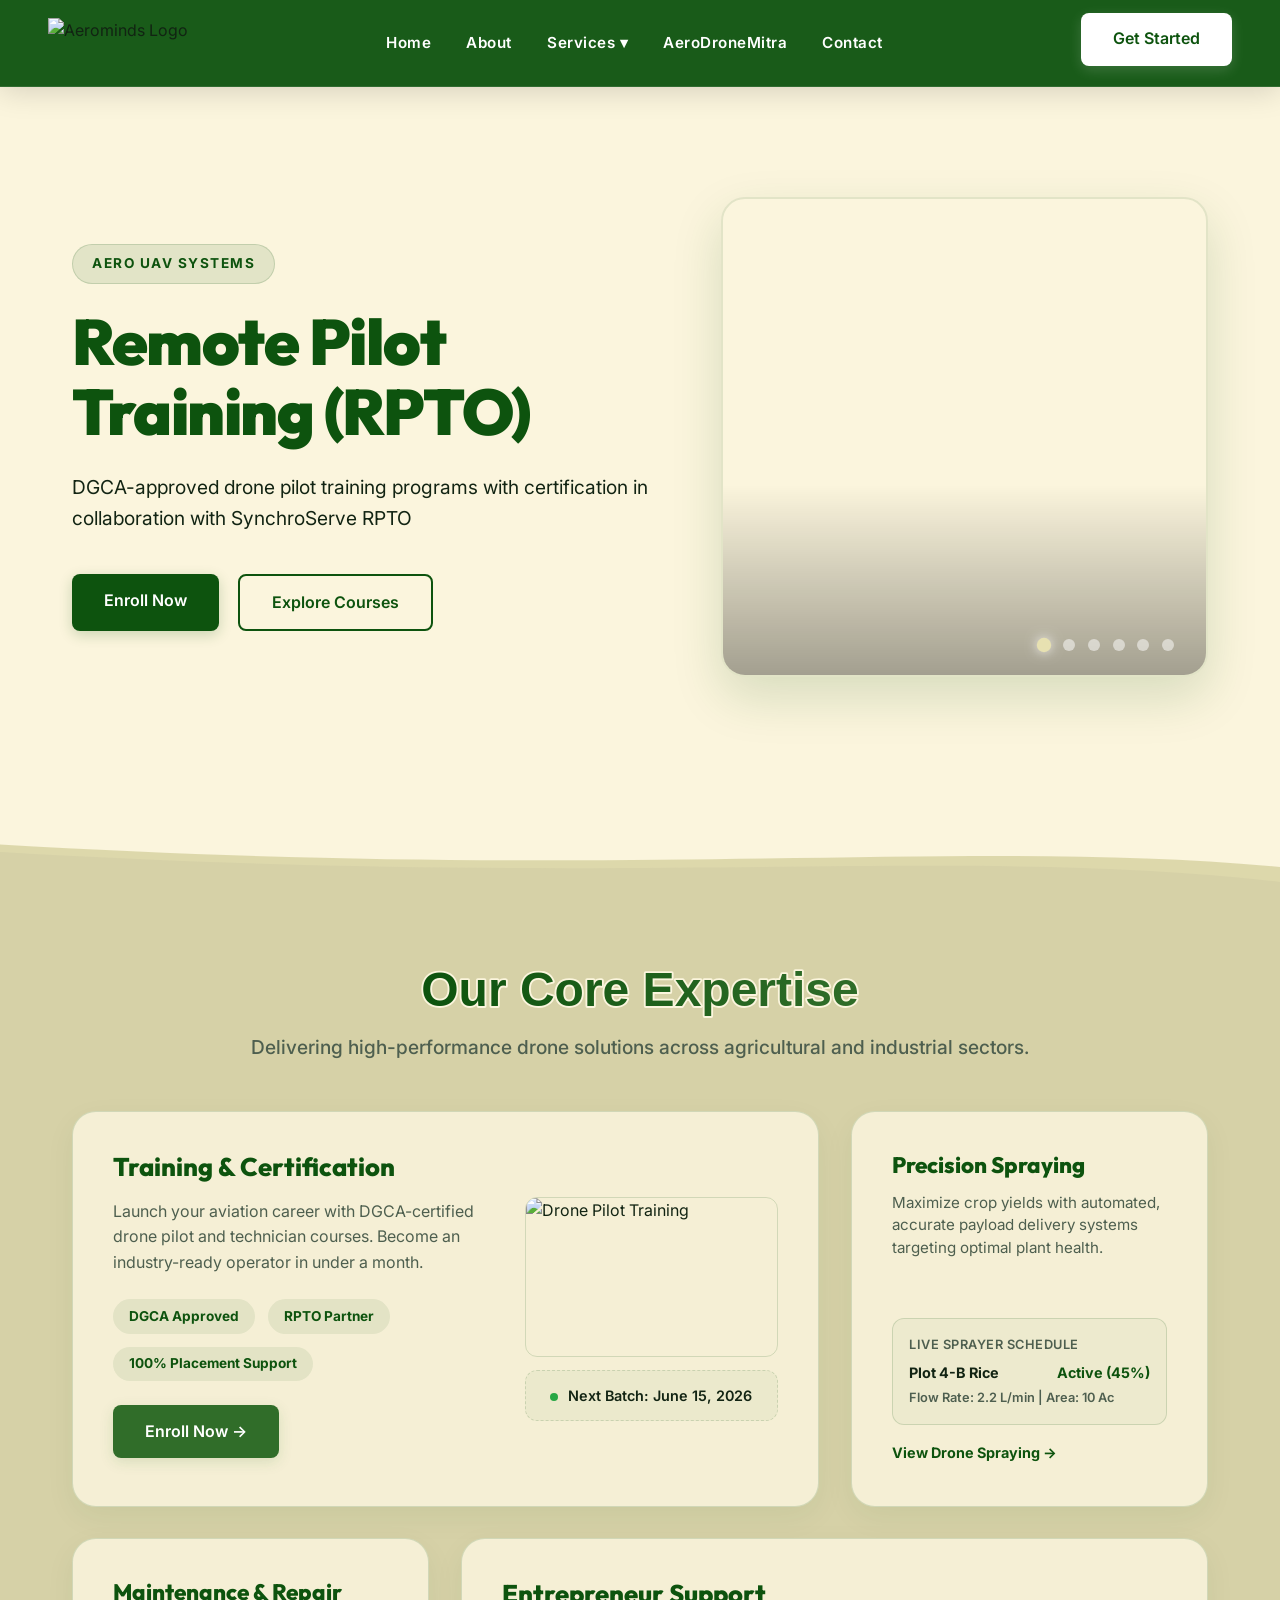
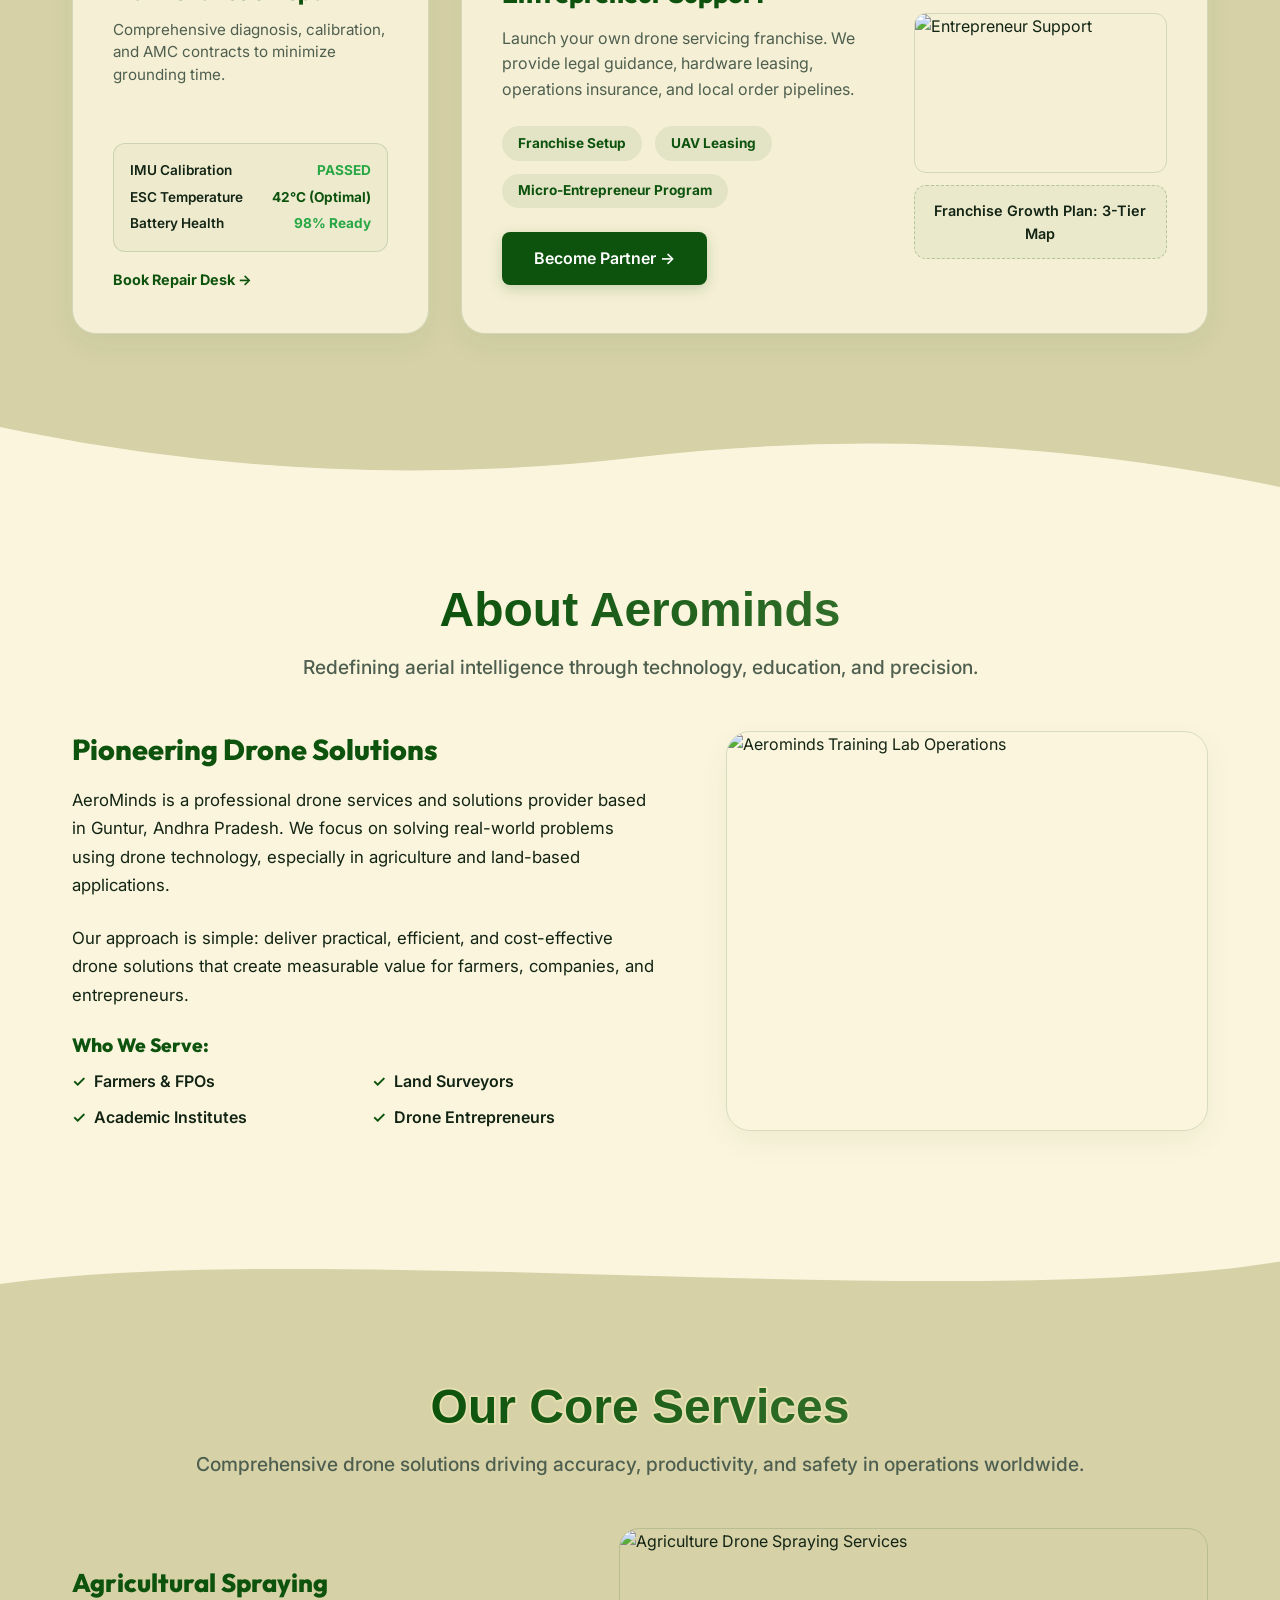
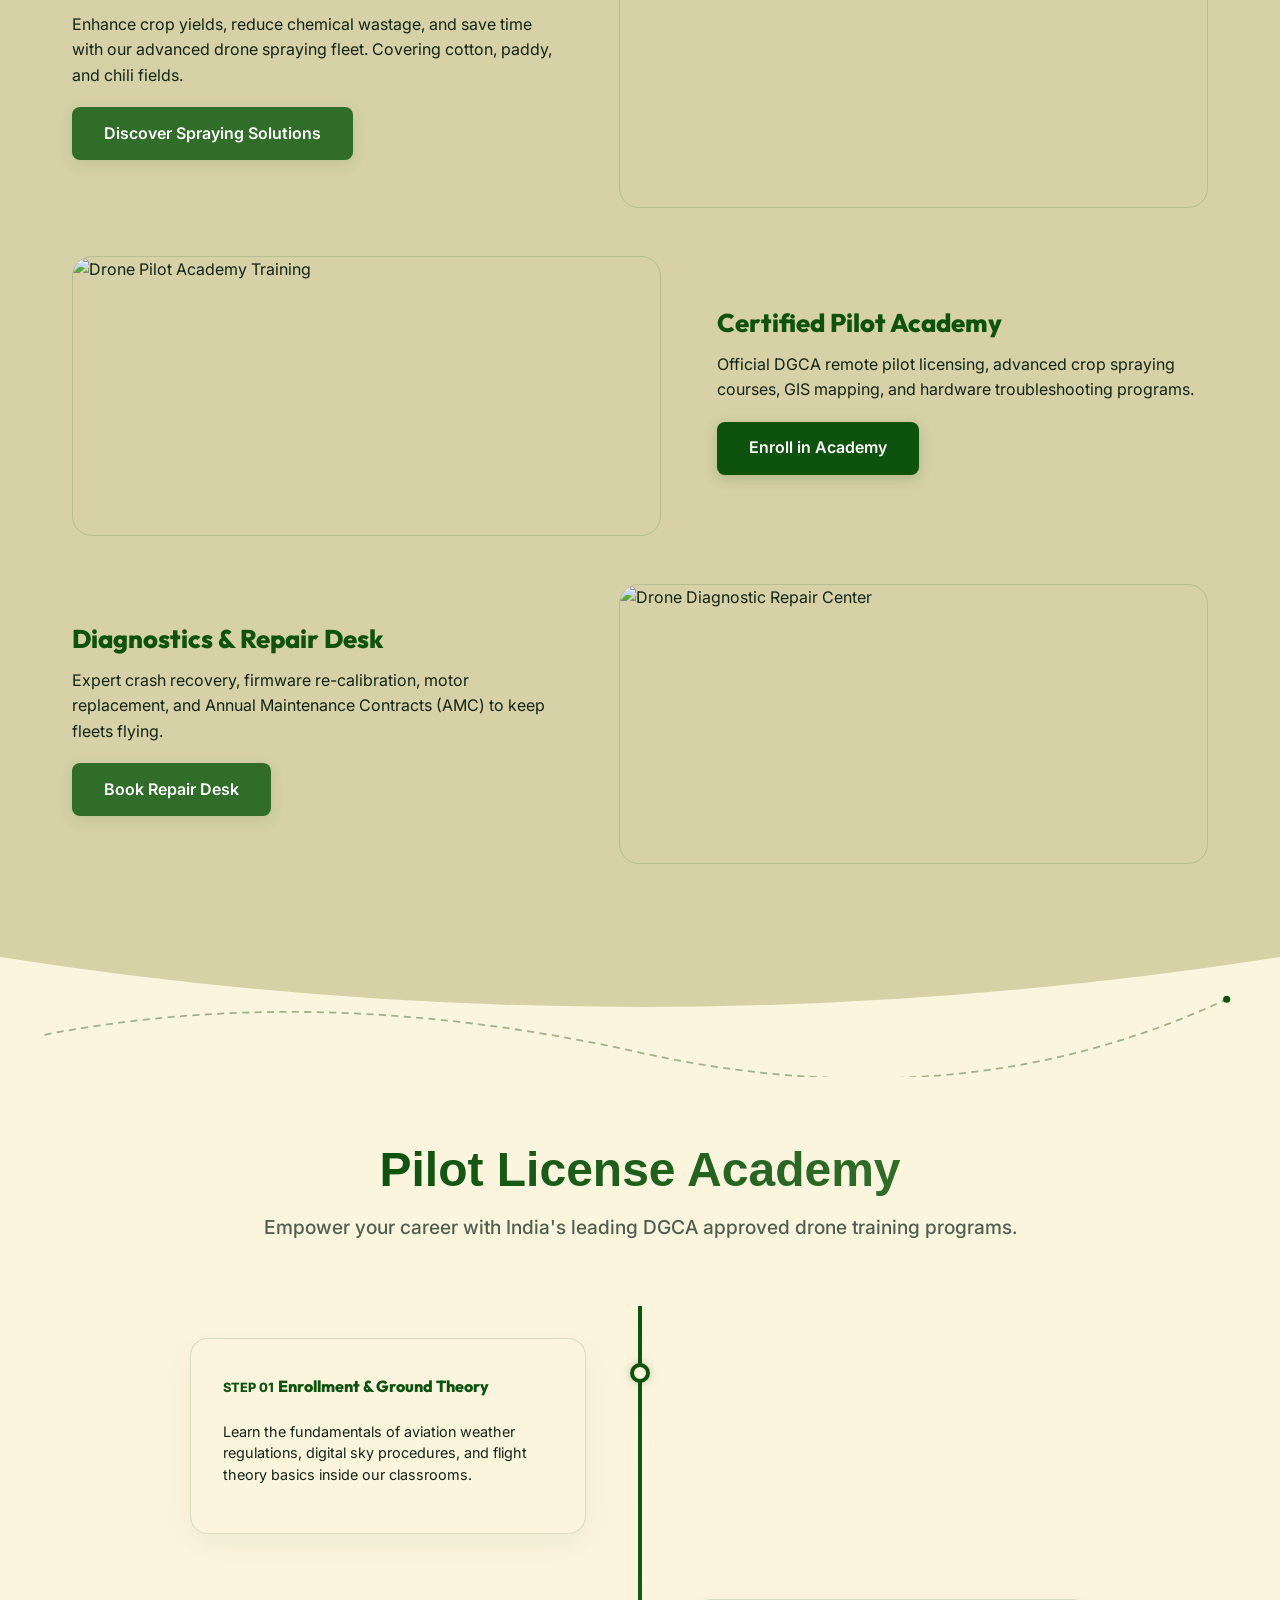
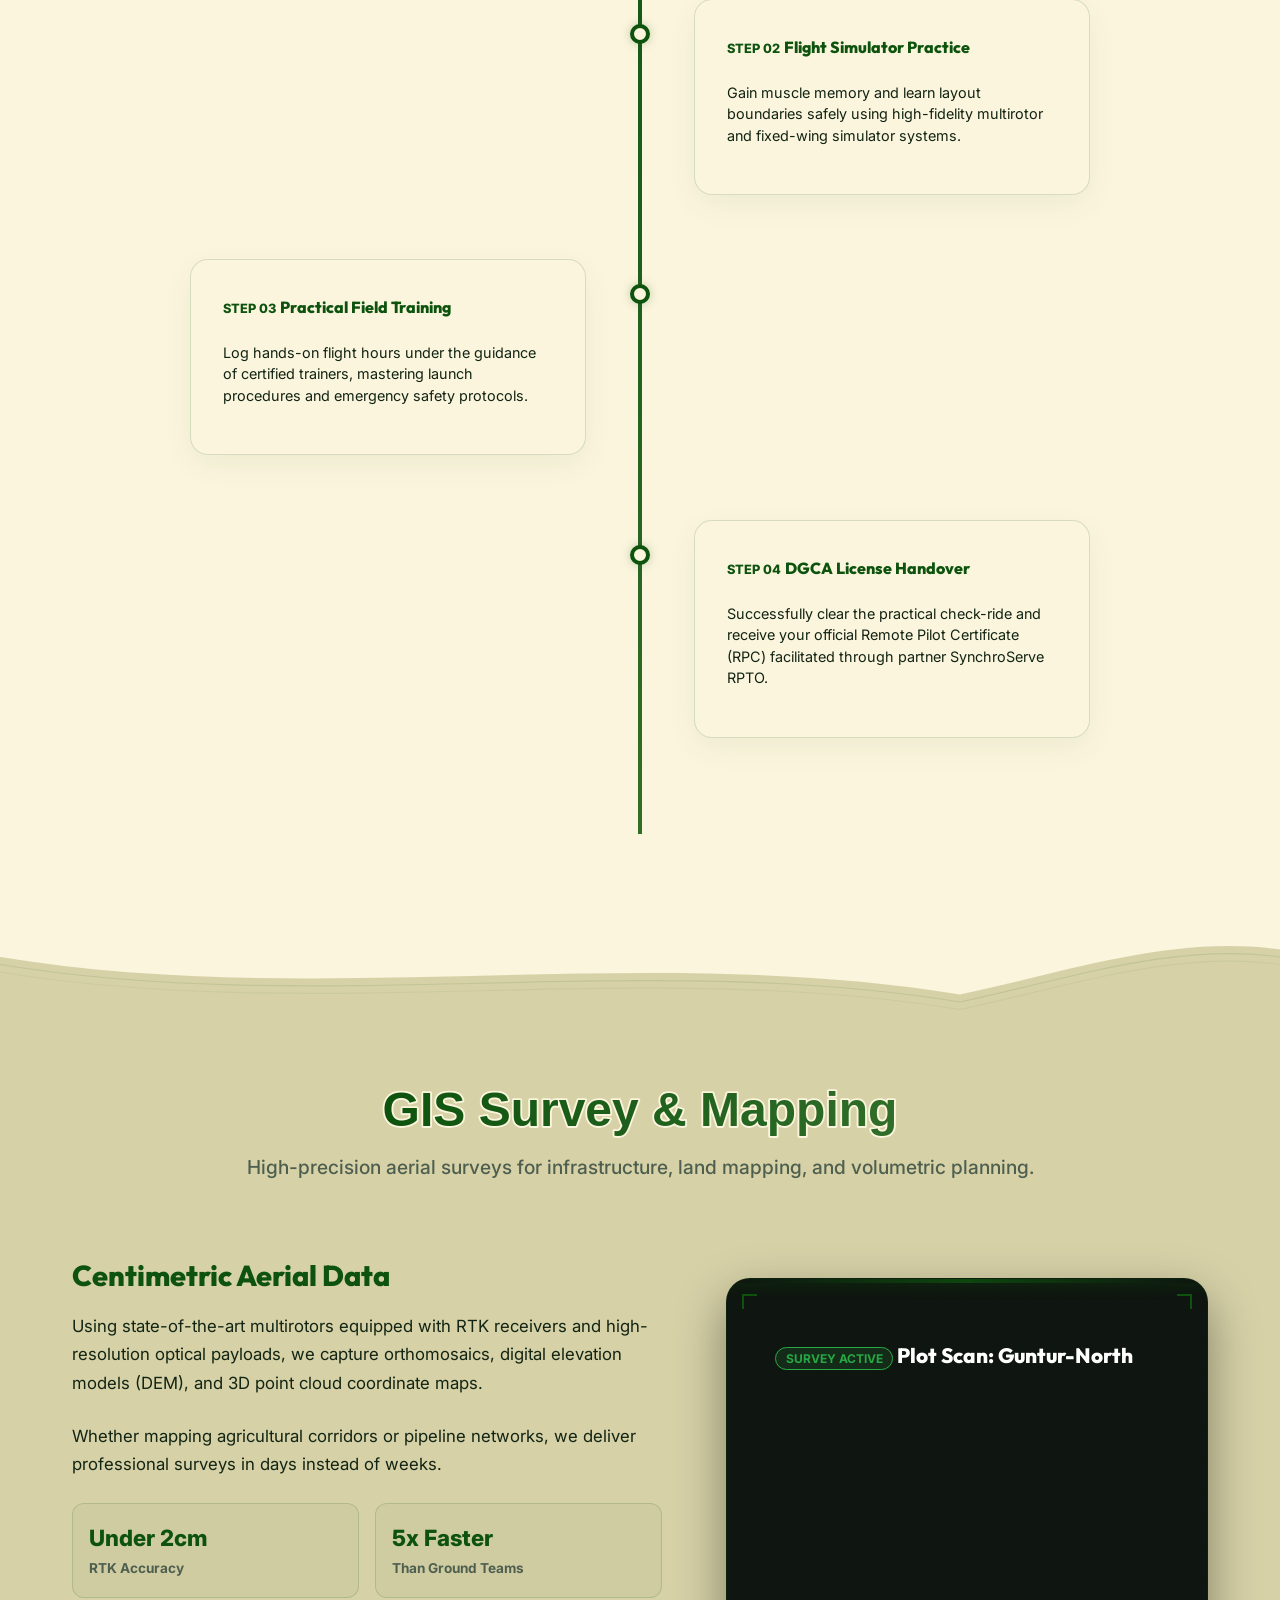
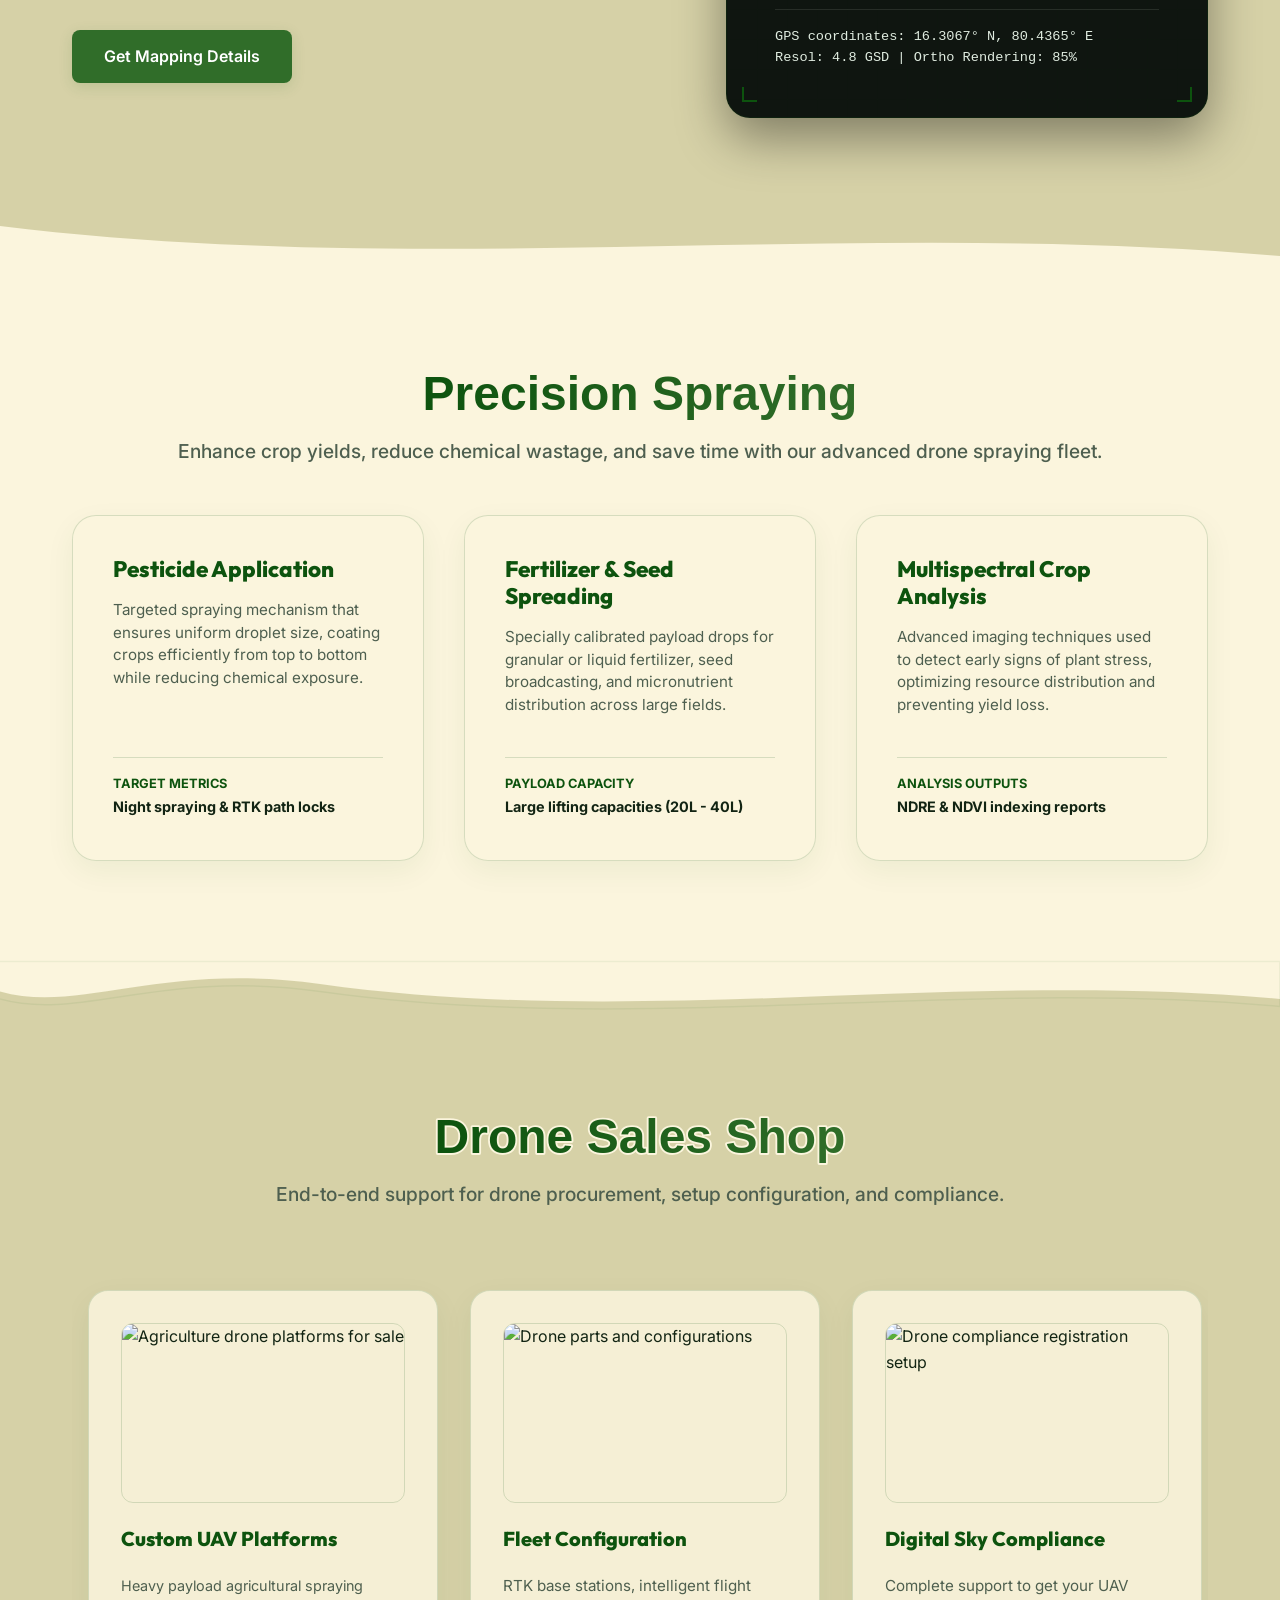
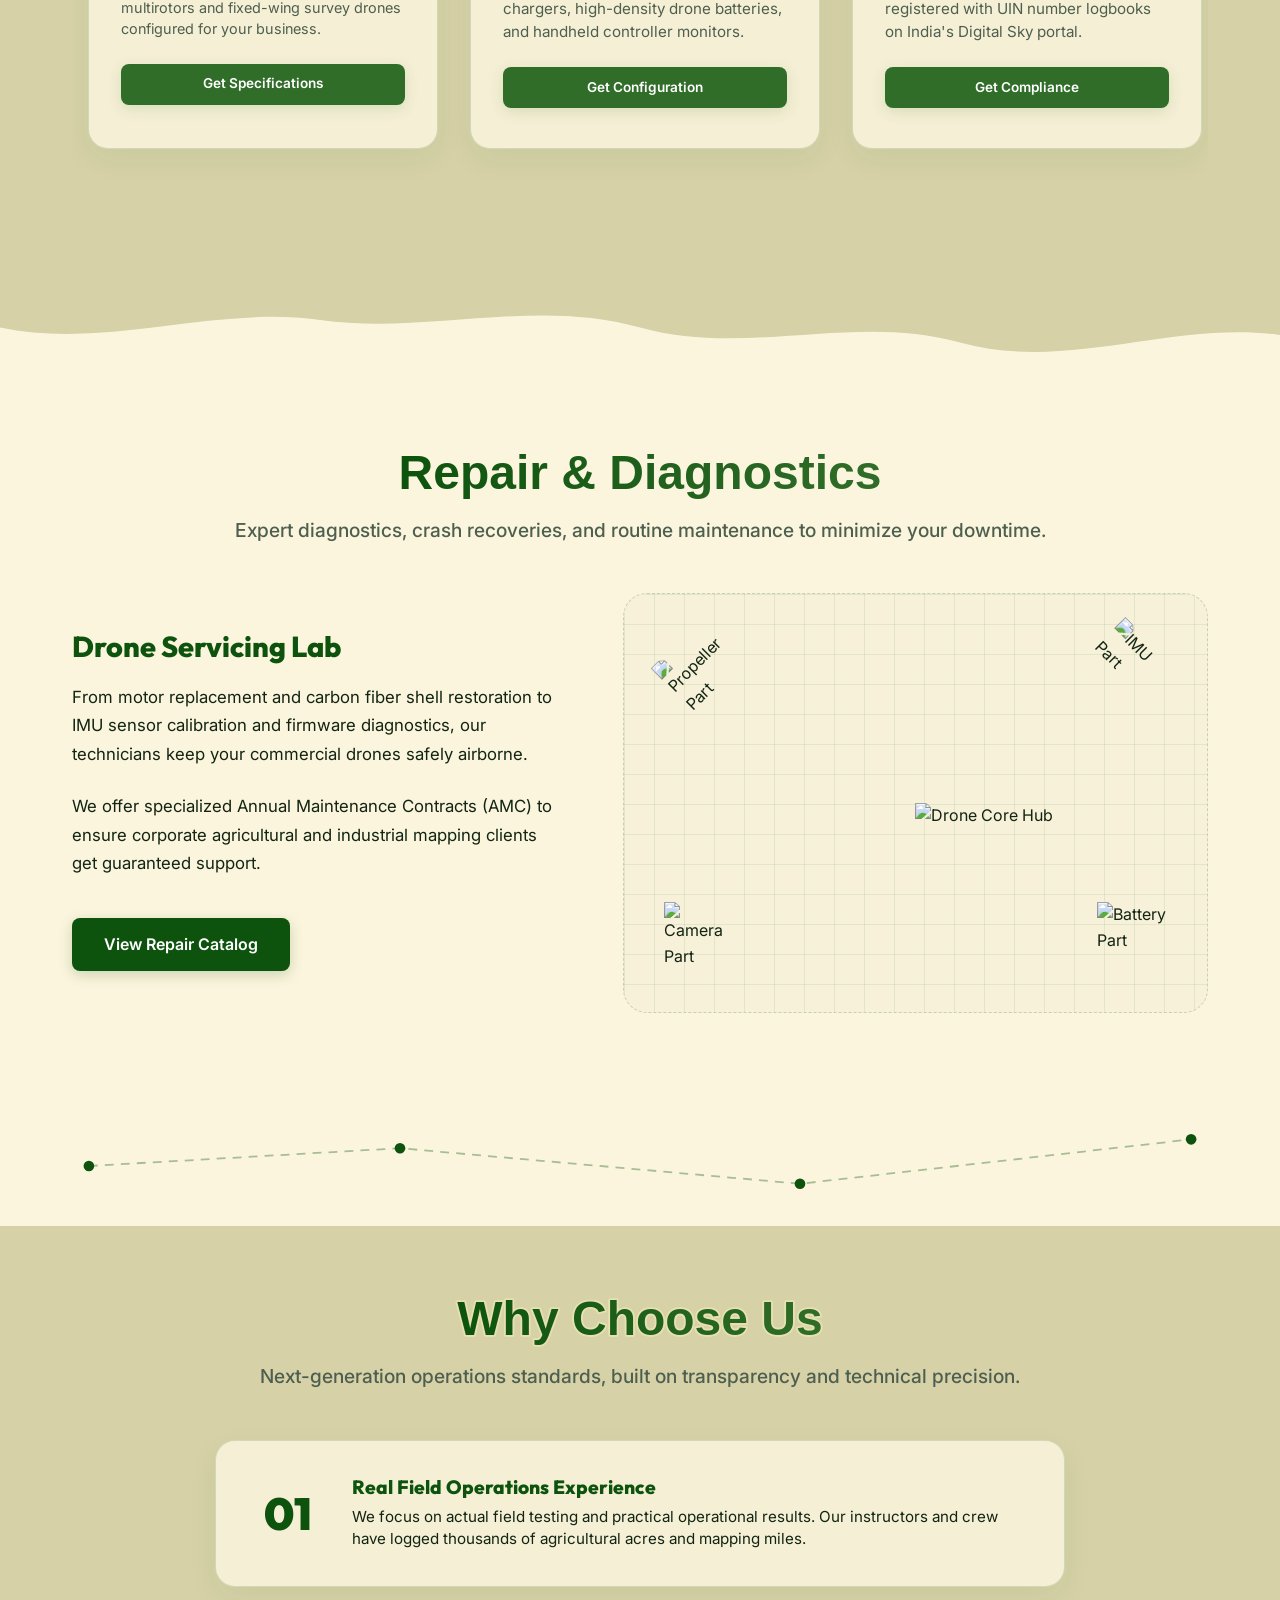
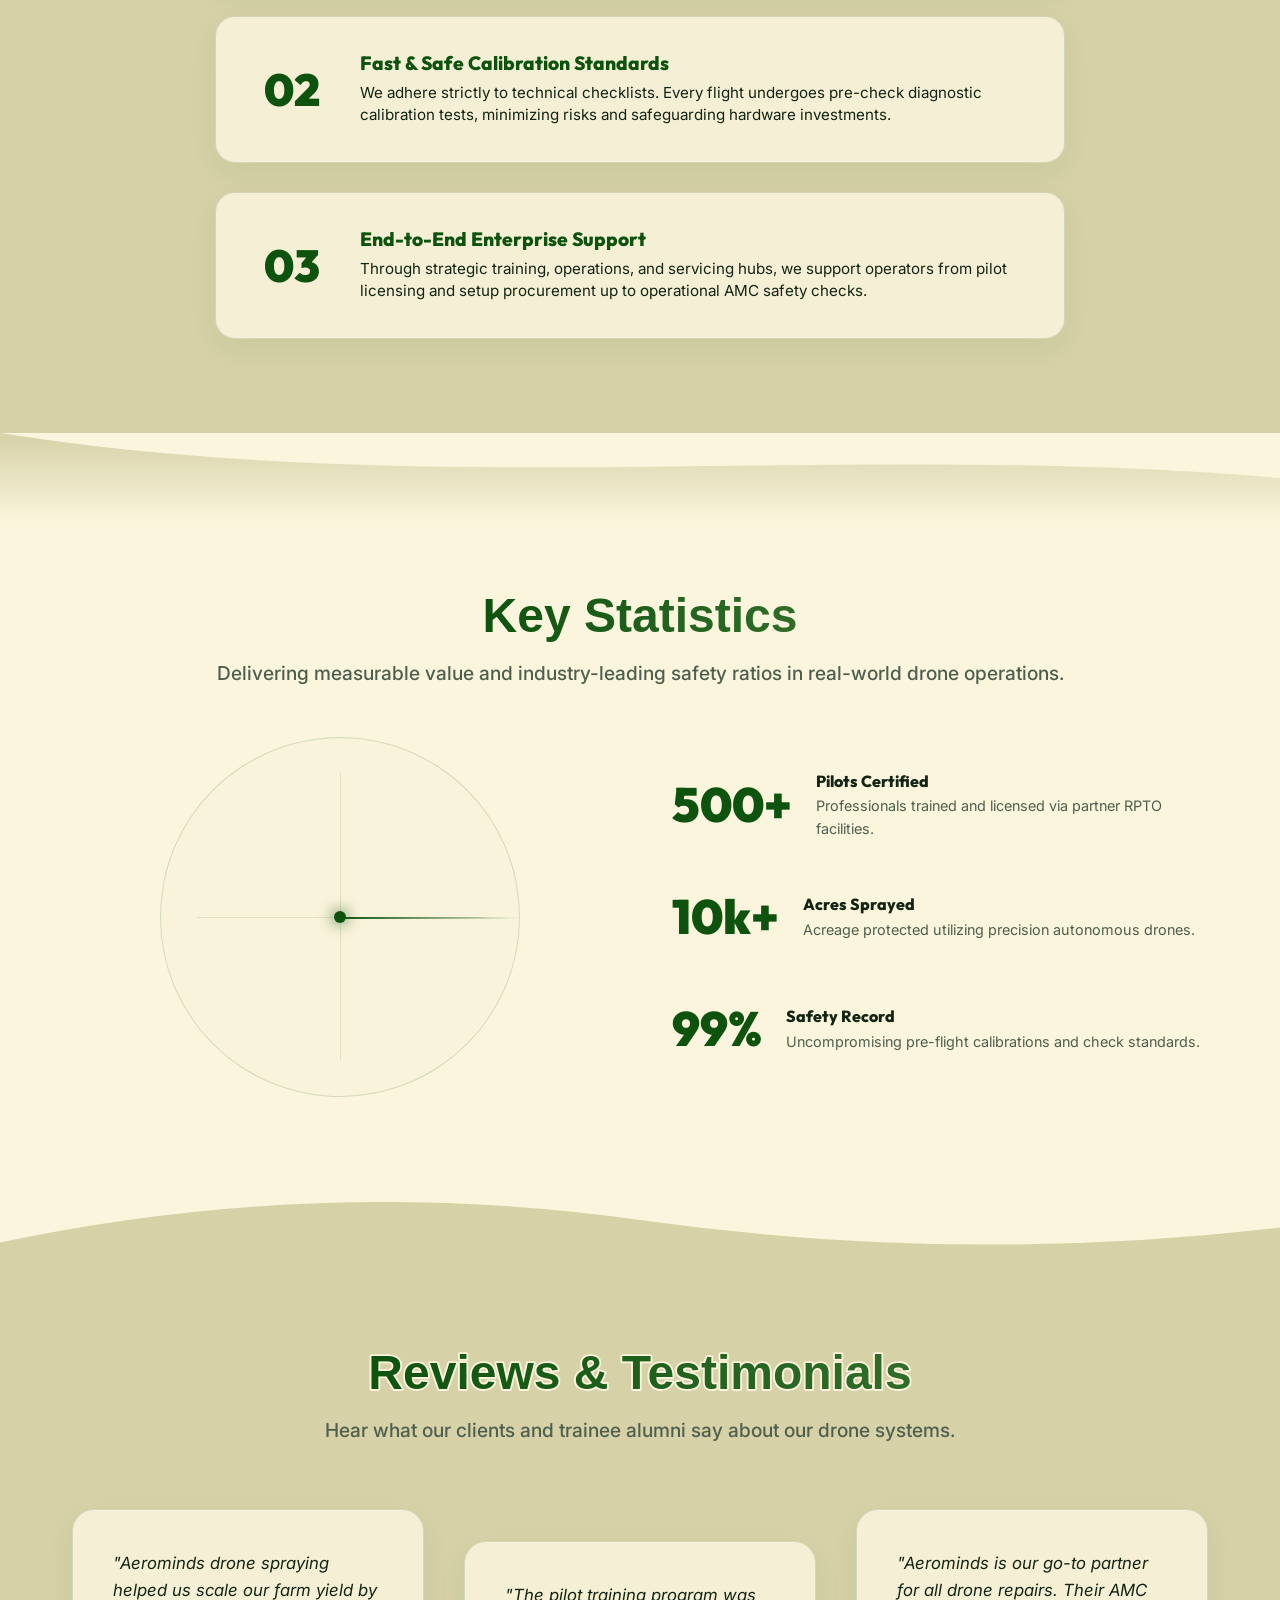
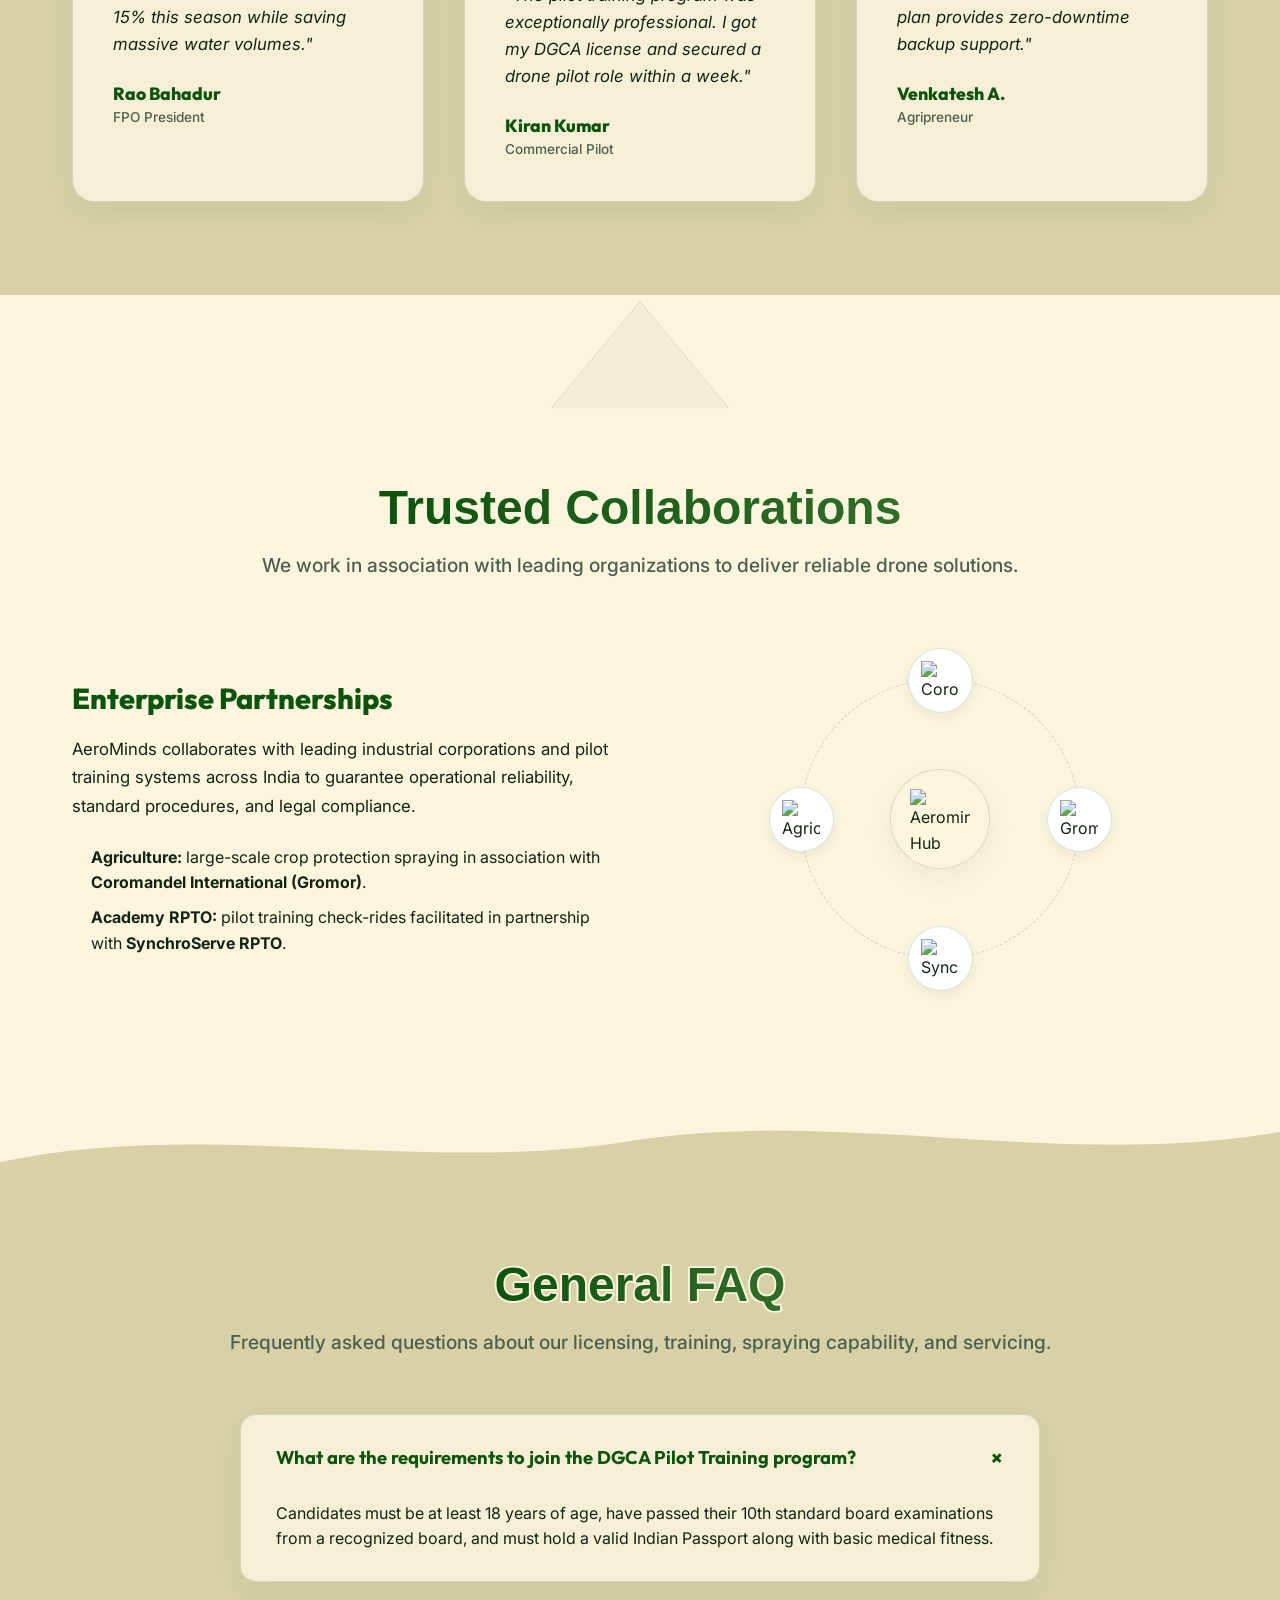
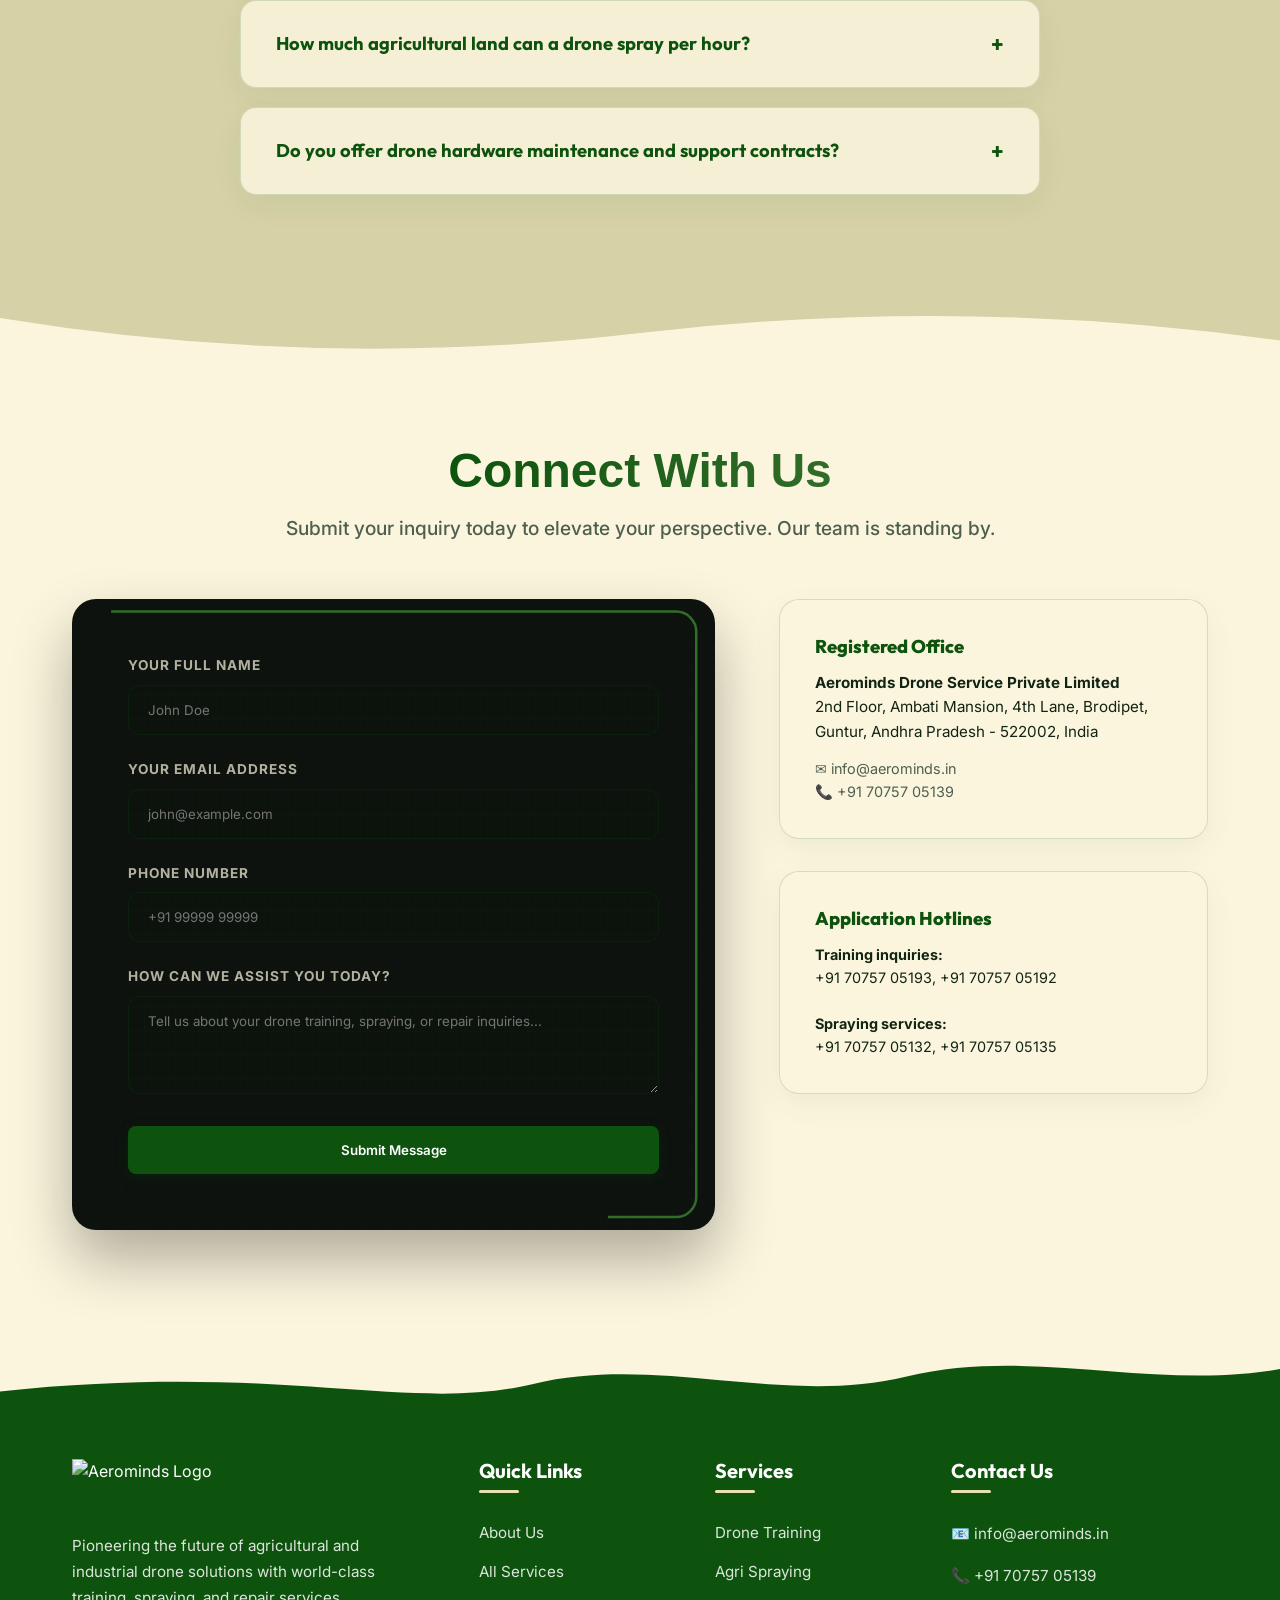
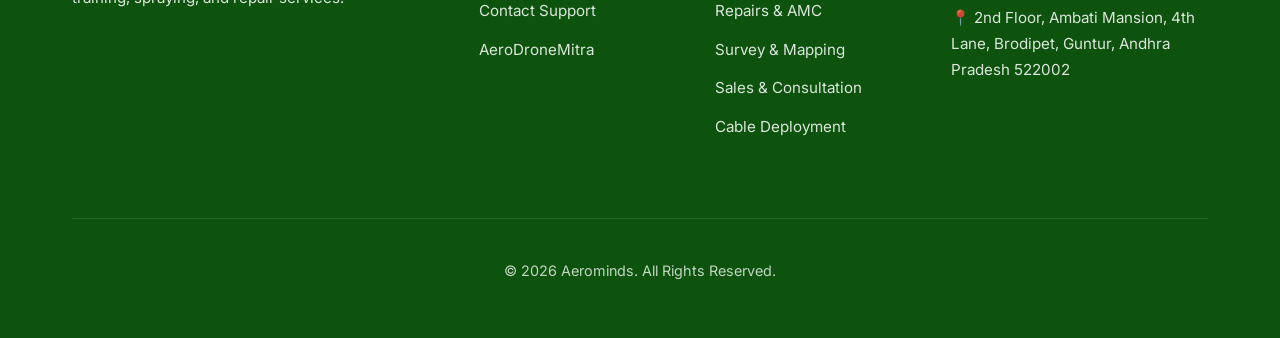
==== index.html @ 5489c9c8 "comit-2" ====
<!DOCTYPE html>
<html lang="en">

<head>
  <meta charset="UTF-8">
  <meta name="viewport" content="width=device-width, initial-scale=1.0">
  <link rel="icon" type="image/png" href="assets/images/logo_header_transparent.png">
  <title>Aerominds | Drone Services & Training</title>
  <link rel="stylesheet" href="css/global.css">
  <link rel="stylesheet" href="css/components.css">
  <link rel="stylesheet" href="css/pages.css">
  <script src="js/script.js" defer></script>
</head>

<body>
  <!-- Navbar -->
  <nav class="navbar">
    <a href="index.html" class="brand">
      <img src="assets/images/logo.png" alt="Aerominds Logo">
    </a>
    <div class="nav-links">
      <a href="index.html">Home</a>
      <a href="about.html">About</a>
      <div class="dropdown">
        <a href="services.html">Services ▾</a>
        <div class="dropdown-menu">
          <a href="training.html">Drone Training & Certification</a>
          <a href="spraying.html">Precision Drone Spraying</a>
          <a href="repair.html">Drone Repair & AMC</a>
          <hr style="border: 0; border-top: 1px solid rgba(255,255,255,0.15); margin: 0.5rem 0;">
          <a href="mapping.html">Survey & Mapping</a>
          <a href="sales.html">Sales & Consultation</a>
          <a href="cable.html">Cable Deployment</a>
        </div>
      </div>
      <a href="legal.html">AeroDroneMitra</a>
      <a href="contact.html">Contact</a>
    </div>
    <div class="nav-actions">
      <button class="menu-toggle">
        <span></span><span></span><span></span>
      </button>
      <a href="contact.html" class="btn btn-primary hidden-mobile-btn">Get Started</a>
    </div>
  </nav>

  <!-- Hero Section -->
  <section class="hero">
    <div class="container hero-content">
      <div class="hero-text" id="hero-text-container">
        <span class="hero-badge hero-badge-assembly stagger-1">AERO UAV SYSTEMS</span>
        <h1 id="hero-title" class="hero-title-assembly stagger-2">Remote Pilot Training (RPTO)</h1>
        <p id="hero-subtext" class="hero-subtext-assembly stagger-3">DGCA-approved drone pilot training programs with certification in collaboration with SynchroServe RPTO</p>
        <div class="hero-buttons hero-buttons-assembly stagger-4">
          <a href="training.html" class="btn btn-primary shimmer-sweep" id="hero-btn-primary">Get Started</a>
          <a href="services.html" class="btn btn-outline-white shimmer-sweep" id="hero-btn-secondary" style="border-color: var(--primary-dark-green); color: var(--primary-dark-green);">Learn More</a>
        </div>
      </div>
      <div class="hero-slider-container slide-snap-right">
        <div class="hero-slider" id="hero-slider-bgs">
          <!-- Scene 1: Training -->
          <div class="slide scene-container active-slide">
            <div class="scene-bg" style="background-image: url('assets/images/hero-training.png');"></div>
          </div>
          <!-- Scene 2: Spraying -->
          <div class="slide scene-container">
            <div class="scene-bg" style="background-image: url('assets/images/hero-spraying.png');"></div>
          </div>
          <!-- Scene 3: Repair -->
          <div class="slide scene-container">
            <div class="scene-bg" style="background-image: url('assets/images/hero-repair.png');"></div>
          </div>
          <!-- Scene 4: Mapping -->
          <div class="slide scene-container">
            <div class="scene-bg" style="background-image: url('assets/images/hero-mapping.png');"></div>
          </div>
          <!-- Scene 5: Sales -->
          <div class="slide scene-container">
            <div class="scene-bg" style="background-image: url('assets/images/hero-sales.png');"></div>
          </div>
          <!-- Scene 6: Deployment -->
          <div class="slide scene-container">
            <div class="scene-bg" style="background-image: url('assets/images/hero-deployment.png');"></div>
          </div>
        </div>
        <div class="slider-nav" id="hero-slider-nav">
          <div class="slider-dot active" data-index="0"></div>
          <div class="slider-dot" data-index="1"></div>
          <div class="slider-dot" data-index="2"></div>
          <div class="slider-dot" data-index="3"></div>
          <div class="slider-dot" data-index="4"></div>
          <div class="slider-dot" data-index="5"></div>
        </div>
      </div>
    </div>
  </section>

  <!-- ======================================================= -->
  <!-- SECTION 1: OUR CORE EXPERTISE (Bento Grid) -->
  <!-- ======================================================= -->
  <section class="section-alt" style="padding-top: 0;">
    <!-- Divider Hero -> Section 1: Layered Aerodynamic Wave -->
    <div class="divider-container">
      <svg viewBox="0 0 1440 120" xmlns="http://www.w3.org/2000/svg" preserveAspectRatio="none">
        <path fill="var(--soft-sage-green)" opacity="0.4" d="M0,0 L1440,0 L1440,100 C1080,50 720,110 0,60 Z"></path>
        <path fill="var(--warm-ivory)" d="M0,0 L1440,0 L1440,80 C1080,40 720,100 0,50 Z"></path>
      </svg>
    </div>
    <div class="container" style="position: relative; padding-top: 3rem; padding-bottom: 6rem; z-index: 10;">
      <div class="text-center mb-5 fade-in">
        <svg viewBox="0 0 1200 120" xmlns="http://www.w3.org/2000/svg" style="width:100%; max-width:900px; display:block; margin:0 auto;">
          <defs>
            <linearGradient id="expertiseGrad" x1="0%" y1="0%" x2="100%" y2="0%">
              <stop offset="0%" stop-color="#0D530E"/>
              <stop offset="100%" stop-color="#306D29"/>
            </linearGradient>
          </defs>
          <text x="50%" y="85" text-anchor="middle" font-family="Arial Rounded MT Bold, Arial, sans-serif" font-size="64" font-weight="900" stroke="#FBF5DD" stroke-width="5" stroke-linejoin="round" paint-order="stroke fill" fill="url(#expertiseGrad)">
            Our Core Expertise
          </text>
        </svg>
        <p class="subtitle">Delivering high-performance drone solutions across agricultural and industrial sectors.</p>
      </div>



      <div class="bento-grid organic-growth">
        <!-- Bento Card 1: Training & Certification (Large, col-2) -->
        <div class="bento-card col-2">
          <div style="display: flex; gap: 2rem; align-items: center; flex-wrap: wrap;">
            <div style="flex: 1.2; min-width: 250px;">
              <h3 style="font-size: 1.6rem; color: var(--primary-dark-green); margin-bottom: 1rem;">Training & Certification</h3>
              <p style="color: var(--text-muted); line-height: 1.6; margin-bottom: 1.5rem;">Launch your aviation career with DGCA-certified drone pilot and technician courses. Become an industry-ready operator in under a month.</p>
              <div class="bento-badge-list">
                <span class="bento-badge-item">DGCA Approved</span>
                <span class="bento-badge-item">RPTO Partner</span>
                <span class="bento-badge-item">100% Placement Support</span>
              </div>
              <a href="training.html" class="btn btn-secondary" style="margin-top: 1.5rem; display: inline-block;">Enroll Now →</a>
            </div>
            <div style="flex: 0.8; min-width: 200px; display: flex; flex-direction: column; justify-content: center;">
              <div class="fleet-image-frame" style="height: 160px; margin-bottom: 0; border-radius: 12px;">
                <img src="assets/images/training_indian.png" alt="Drone Pilot Training" style="width: 100%; height: 100%; object-fit: cover;">
              </div>
              <div class="bento-graphic-preview" style="text-align: center; padding: 0.8rem; margin-top: 0.8rem;">
                <span style="display: inline-block; width: 8px; height: 8px; background: #28a745; border-radius: 50%; margin-right: 6px;"></span>
                Next Batch: June 15, 2026
              </div>
            </div>
          </div>
        </div>

        <!-- Bento Card 2: Precision Spraying (Medium, col-1) -->
        <div class="bento-card col-1">
          <div>
            <h3 style="font-size: 1.4rem; color: var(--primary-dark-green); margin-bottom: 0.8rem;">Precision Spraying</h3>
            <p style="font-size: 0.95rem; color: var(--text-muted); line-height: 1.5; margin-bottom: 1.2rem;">Maximize crop yields with automated, accurate payload delivery systems targeting optimal plant health.</p>
          </div>
          <div>
            <div class="bento-graphic-preview" style="background: rgba(13, 83, 14, 0.03); border: 1px solid var(--border-grey); border-radius: 12px; padding: 1rem;">
              <div style="font-size: 0.8rem; text-transform: uppercase; letter-spacing: 0.5px; color: var(--text-muted); margin-bottom: 0.4rem;">Live Sprayer Schedule</div>
              <div style="display: flex; justify-content: space-between; font-weight: 700; margin-bottom: 0.2rem;">
                <span>Plot 4-B Rice</span>
                <span style="color: var(--primary-dark-green);">Active (45%)</span>
              </div>
              <div style="font-size: 0.8rem; color: var(--text-muted);">Flow Rate: 2.2 L/min | Area: 10 Ac</div>
            </div>
            <a href="spraying.html" style="color: var(--primary-dark-green); font-weight: 700; display: inline-block; margin-top: 1rem; font-size: 0.9rem;">View Drone Spraying →</a>
          </div>
        </div>

        <!-- Bento Card 3: Maintenance & Repair (Medium, col-1) -->
        <div class="bento-card col-1">
          <div>
            <h3 style="font-size: 1.4rem; color: var(--primary-dark-green); margin-bottom: 0.8rem;">Maintenance & Repair</h3>
            <p style="font-size: 0.95rem; color: var(--text-muted); line-height: 1.5; margin-bottom: 1.2rem;">Comprehensive diagnosis, calibration, and AMC contracts to minimize grounding time.</p>
          </div>
          <div>
            <div class="bento-graphic-preview" style="background: rgba(13, 83, 14, 0.03); border: 1px solid var(--border-grey); border-radius: 12px; padding: 1rem; font-size: 0.85rem;">
              <div style="display: flex; justify-content: space-between; margin-bottom: 0.3rem;">
                <span>IMU Calibration</span>
                <span style="color: #28a745; font-weight: 700;">PASSED</span>
              </div>
              <div style="display: flex; justify-content: space-between; margin-bottom: 0.3rem;">
                <span>ESC Temperature</span>
                <span style="color: var(--primary-dark-green); font-weight: 700;">42°C (Optimal)</span>
              </div>
              <div style="display: flex; justify-content: space-between;">
                <span>Battery Health</span>
                <span style="color: #28a745; font-weight: 700;">98% Ready</span>
              </div>
            </div>
            <a href="repair.html" style="color: var(--primary-dark-green); font-weight: 700; display: inline-block; margin-top: 1rem; font-size: 0.9rem;">Book Repair Desk →</a>
          </div>
        </div>

        <!-- Bento Card 4: Entrepreneur Support (Large, col-2) -->
        <div class="bento-card col-2">
          <div style="display: flex; gap: 2rem; align-items: center; flex-wrap: wrap;">
            <div style="flex: 1.2; min-width: 250px;">
              <h3 style="font-size: 1.6rem; color: var(--primary-dark-green); margin-bottom: 1rem;">Entrepreneur Support</h3>
              <p style="color: var(--text-muted); line-height: 1.6; margin-bottom: 1.5rem;">Launch your own drone servicing franchise. We provide legal guidance, hardware leasing, operations insurance, and local order pipelines.</p>
              <div class="bento-badge-list">
                <span class="bento-badge-item">Franchise Setup</span>
                <span class="bento-badge-item">UAV Leasing</span>
                <span class="bento-badge-item">Micro-Entrepreneur Program</span>
              </div>
              <a href="about.html" class="btn btn-primary" style="margin-top: 1.5rem; display: inline-block;">Become Partner →</a>
            </div>
            <div style="flex: 0.8; min-width: 200px; display: flex; flex-direction: column; justify-content: center;">
              <div class="fleet-image-frame" style="height: 160px; margin-bottom: 0; border-radius: 12px;">
                <img src="assets/images/entrepreneur_indian.png" alt="Entrepreneur Support" style="width: 100%; height: 100%; object-fit: cover;">
              </div>
              <div class="bento-graphic-preview" style="text-align: center; padding: 0.8rem; margin-top: 0.8rem; border-color: rgba(13, 83, 14, 0.25);">
                Franchise Growth Plan: 3-Tier Map
              </div>
            </div>
          </div>
        </div>
      </div>
    </div>
  </section>

  <!-- ======================================================= -->
  <!-- SECTION 2: ABOUT AEROMINDS (Split Reveal) -->
  <!-- ======================================================= -->
  <section class="section-primary" style="padding-top: 0;">
    <!-- Divider 1 -> 2: Liquid Organic Divider -->
    <div class="divider-container">
      <svg viewBox="0 0 1440 120" xmlns="http://www.w3.org/2000/svg" preserveAspectRatio="none">
        <path fill="#D6D1A7" d="M0,0 Q360,90 720,40 T1440,80 L1440,0 L0,0 Z"></path>
      </svg>
    </div>
    <div class="container" style="padding-top: 3rem; padding-bottom: 6rem;">
      <div class="text-center mb-5 fade-in">
        <svg viewBox="0 0 1200 120" xmlns="http://www.w3.org/2000/svg" style="width:100%; max-width:900px; display:block; margin:0 auto;">
          <defs>
            <linearGradient id="aboutTitleGrad" x1="0%" y1="0%" x2="100%" y2="0%">
              <stop offset="0%" stop-color="#0D530E"/>
              <stop offset="100%" stop-color="#306D29"/>
            </linearGradient>
          </defs>
          <text x="50%" y="85" text-anchor="middle" font-family="Arial Rounded MT Bold, Arial, sans-serif" font-size="64" font-weight="900" stroke="#FBF5DD" stroke-width="5" stroke-linejoin="round" paint-order="stroke fill" fill="url(#aboutTitleGrad)">
            About Aerominds
          </text>
        </svg>
        <p class="subtitle">Redefining aerial intelligence through technology, education, and precision.</p>
      </div>

      <div class="about-split-grid split-reveal">
        <div class="split-left">
          <h3 style="color: var(--primary-dark-green); font-size: 1.8rem; margin-bottom: 1.2rem;">Pioneering Drone Solutions</h3>
          <p style="font-size: 1.05rem; line-height: 1.7; color: var(--text-dark); margin-bottom: 1.5rem;">
            AeroMinds is a professional drone services and solutions provider based in Guntur, Andhra Pradesh. We focus on solving real-world problems using drone technology, especially in agriculture and land-based applications.
          </p>
          <p style="font-size: 1.05rem; line-height: 1.7; color: var(--text-dark); margin-bottom: 1.5rem;">
            Our approach is simple: deliver practical, efficient, and cost-effective drone solutions that create measurable value for farmers, companies, and entrepreneurs.
          </p>
          <h4 style="color: var(--primary-dark-green); font-size: 1.2rem; margin-bottom: 0.8rem; font-weight: 800;">Who We Serve:</h4>
          <ul style="display: grid; grid-template-columns: 1fr 1fr; gap: 0.6rem; padding-left: 0; list-style-type: none;">
            <li style="display: flex; align-items: center; gap: 0.5rem; color: var(--text-dark); font-weight: 600;"><span style="color: var(--primary-dark-green);">✓</span> Farmers & FPOs</li>
            <li style="display: flex; align-items: center; gap: 0.5rem; color: var(--text-dark); font-weight: 600;"><span style="color: var(--primary-dark-green);">✓</span> Land Surveyors</li>
            <li style="display: flex; align-items: center; gap: 0.5rem; color: var(--text-dark); font-weight: 600;"><span style="color: var(--primary-dark-green);">✓</span> Academic Institutes</li>
            <li style="display: flex; align-items: center; gap: 0.5rem; color: var(--text-dark); font-weight: 600;"><span style="color: var(--primary-dark-green);">✓</span> Drone Entrepreneurs</li>
          </ul>
        </div>
        <div class="split-right">
          <div class="about-image-card">
            <img src="assets/images/aerominds_training_lab_hero.png" alt="Aerominds Training Lab Operations">
          </div>
        </div>
      </div>
    </div>
  </section>

  <!-- ======================================================= -->
  <!-- SECTION 3: SERVICES HUB (Zigzag Cards) -->
  <!-- ======================================================= -->
  <section class="section-alt" style="padding-top: 0;">
    <!-- Divider 2 -> 3: Curved Landscape Divider -->
    <div class="divider-container">
      <svg viewBox="0 0 1440 120" xmlns="http://www.w3.org/2000/svg" preserveAspectRatio="none">
        <path fill="#FBF5DD" d="M0,80 C360,20 1080,120 1440,50 L1440,0 L0,0 Z"></path>
      </svg>
    </div>
    <div class="container" style="padding-top: 3rem; padding-bottom: 6rem;">
      <div class="text-center mb-5 fade-in">
        <svg viewBox="0 0 1200 120" xmlns="http://www.w3.org/2000/svg" style="width:100%; max-width:900px; display:block; margin:0 auto;">
          <defs>
            <linearGradient id="servicesTitleGrad" x1="0%" y1="0%" x2="100%" y2="0%">
              <stop offset="0%" stop-color="#0D530E"/>
              <stop offset="100%" stop-color="#306D29"/>
            </linearGradient>
          </defs>
          <text x="50%" y="85" text-anchor="middle" font-family="Arial Rounded MT Bold, Arial, sans-serif" font-size="64" font-weight="900" stroke="#E7E1B1" stroke-width="5" stroke-linejoin="round" paint-order="stroke fill" fill="url(#servicesTitleGrad)">
            Our Core Services
          </text>
        </svg>
        <p class="subtitle">Comprehensive drone solutions driving accuracy, productivity, and safety in operations worldwide.</p>
      </div>

      <div class="zigzag-grid zigzag-cards">
        <!-- Zigzag Row 1: Spraying -->
        <div class="zigzag-card-row">
          <div class="zigzag-card text-left">
            <h3 style="color: var(--primary-dark-green); font-size: 1.6rem; margin-bottom: 0.8rem; font-family: var(--font-heading); font-weight: 800;">Agricultural Spraying</h3>
            <p style="color: var(--text-dark); line-height: 1.6; margin-bottom: 1.2rem;">Enhance crop yields, reduce chemical wastage, and save time with our advanced drone spraying fleet. Covering cotton, paddy, and chili fields.</p>
            <a href="spraying.html" class="btn btn-secondary">Discover Spraying Solutions</a>
          </div>
          <div class="zigzag-card">
            <div class="zigzag-image-frame">
              <img src="assets/images/card_spraying_indian.png" alt="Agriculture Drone Spraying Services">
            </div>
          </div>
        </div>

        <!-- Zigzag Row 2: Training (Reversed) -->
        <div class="zigzag-card-row reversed">
          <div class="zigzag-card">
            <div class="zigzag-image-frame">
              <img src="assets/images/card_training_indian.png" alt="Drone Pilot Academy Training">
            </div>
          </div>
          <div class="zigzag-card text-left">
            <h3 style="color: var(--primary-dark-green); font-size: 1.6rem; margin-bottom: 0.8rem; font-family: var(--font-heading); font-weight: 800;">Certified Pilot Academy</h3>
            <p style="color: var(--text-dark); line-height: 1.6; margin-bottom: 1.2rem;">Official DGCA remote pilot licensing, advanced crop spraying courses, GIS mapping, and hardware troubleshooting programs.</p>
            <a href="training.html" class="btn btn-primary">Enroll in Academy</a>
          </div>
        </div>

        <!-- Zigzag Row 3: Repair -->
        <div class="zigzag-card-row">
          <div class="zigzag-card text-left">
            <h3 style="color: var(--primary-dark-green); font-size: 1.6rem; margin-bottom: 0.8rem; font-family: var(--font-heading); font-weight: 800;">Diagnostics & Repair Desk</h3>
            <p style="color: var(--text-dark); line-height: 1.6; margin-bottom: 1.2rem;">Expert crash recovery, firmware re-calibration, motor replacement, and Annual Maintenance Contracts (AMC) to keep fleets flying.</p>
            <a href="repair.html" class="btn btn-secondary">Book Repair Desk</a>
          </div>
          <div class="zigzag-card">
            <div class="zigzag-image-frame">
              <img src="assets/images/card_repair_indian.png" alt="Drone Diagnostic Repair Center">
            </div>
          </div>
        </div>
      </div>
    </div>
  </section>

  <!-- ======================================================= -->
  <!-- SECTION 4: DRONE TRAINING (Timeline Journey) -->
  <!-- ======================================================= -->
  <section class="section-primary" style="padding-top: 0;">
    <!-- Divider 3 -> 4: Drone Flight Path Divider -->
    <div class="divider-container" style="background: var(--alternate-sage-green); height: 120px; overflow: hidden; position: relative;">
      <svg viewBox="0 0 1440 120" xmlns="http://www.w3.org/2000/svg" preserveAspectRatio="none" style="position: absolute; top:0; width:100%; height:100%;">
        <path fill="#FBF5DD" d="M0,0 Q720,100 1440,0 L1440,120 L0,120 Z"></path>
      </svg>
      <!-- Drone path overlay line -->
      <svg viewBox="0 0 1440 120" style="position: absolute; top:0; width:100%; height:100%; pointer-events: none;">
        <path d="M50,80 Q360,20 720,100 T1380,40" fill="none" stroke="var(--primary-dark-green)" stroke-width="2" stroke-dasharray="8 6" style="opacity: 0.4;"></path>
        <circle cx="1380" cy="40" r="4" fill="var(--primary-dark-green)"></circle>
      </svg>
    </div>
    <div class="container" style="padding-top: 3rem; padding-bottom: 6rem;">
      <div class="text-center mb-5 fade-in">
        <svg viewBox="0 0 1200 120" xmlns="http://www.w3.org/2000/svg" style="width:100%; max-width:900px; display:block; margin:0 auto;">
          <defs>
            <linearGradient id="trainingTitleGrad" x1="0%" y1="0%" x2="100%" y2="0%">
              <stop offset="0%" stop-color="#0D530E"/>
              <stop offset="100%" stop-color="#306D29"/>
            </linearGradient>
          </defs>
          <text x="50%" y="85" text-anchor="middle" font-family="Arial Rounded MT Bold, Arial, sans-serif" font-size="64" font-weight="900" stroke="#FBF5DD" stroke-width="5" stroke-linejoin="round" paint-order="stroke fill" fill="url(#trainingTitleGrad)">
            Pilot License Academy
          </text>
        </svg>
        <p class="subtitle">Empower your career with India's leading DGCA approved drone training programs.</p>
      </div>

      <div class="timeline-journey-container timeline-journey">
        <div class="timeline-center-line">
          <div class="timeline-line-grow" style="height: 100%;"></div>
        </div>

        <div class="timeline-nodes-wrapper">
          <!-- Milestone 1 -->
          <div class="timeline-milestone">
            <div class="timeline-bullet"></div>
            <div class="timeline-milestone-content">
              <span style="font-weight: 800; color: var(--primary-dark-green); font-size: 0.8rem; text-transform: uppercase;">Step 01</span>
              <h4 style="margin-top: 0.4rem; color: var(--primary-dark-green); font-weight: 800;">Enrollment & Ground Theory</h4>
              <p style="font-size: 0.9rem; color: var(--text-dark); margin-top: 0.5rem; line-height: 1.5;">Learn the fundamentals of aviation weather regulations, digital sky procedures, and flight theory basics inside our classrooms.</p>
            </div>
          </div>

          <!-- Milestone 2 -->
          <div class="timeline-milestone">
            <div class="timeline-bullet"></div>
            <div class="timeline-milestone-content">
              <span style="font-weight: 800; color: var(--primary-dark-green); font-size: 0.8rem; text-transform: uppercase;">Step 02</span>
              <h4 style="margin-top: 0.4rem; color: var(--primary-dark-green); font-weight: 800;">Flight Simulator Practice</h4>
              <p style="font-size: 0.9rem; color: var(--text-dark); margin-top: 0.5rem; line-height: 1.5;">Gain muscle memory and learn layout boundaries safely using high-fidelity multirotor and fixed-wing simulator systems.</p>
            </div>
          </div>

          <!-- Milestone 3 -->
          <div class="timeline-milestone">
            <div class="timeline-bullet"></div>
            <div class="timeline-milestone-content">
              <span style="font-weight: 800; color: var(--primary-dark-green); font-size: 0.8rem; text-transform: uppercase;">Step 03</span>
              <h4 style="margin-top: 0.4rem; color: var(--primary-dark-green); font-weight: 800;">Practical Field Training</h4>
              <p style="font-size: 0.9rem; color: var(--text-dark); margin-top: 0.5rem; line-height: 1.5;">Log hands-on flight hours under the guidance of certified trainers, mastering launch procedures and emergency safety protocols.</p>
            </div>
          </div>

          <!-- Milestone 4 -->
          <div class="timeline-milestone">
            <div class="timeline-bullet"></div>
            <div class="timeline-milestone-content">
              <span style="font-weight: 800; color: var(--primary-dark-green); font-size: 0.8rem; text-transform: uppercase;">Step 04</span>
              <h4 style="margin-top: 0.4rem; color: var(--primary-dark-green); font-weight: 800;">DGCA License Handover</h4>
              <p style="font-size: 0.9rem; color: var(--text-dark); margin-top: 0.5rem; line-height: 1.5;">Successfully clear the practical check-ride and receive your official Remote Pilot Certificate (RPC) facilitated through partner SynchroServe RPTO.</p>
            </div>
          </div>
        </div>
      </div>
    </div>
  </section>

  <!-- ======================================================= -->
  <!-- SECTION 5: DRONE MAPPING (Aerial Scan) -->
  <!-- ======================================================= -->
  <section class="section-alt" style="padding-top: 0;">
    <!-- Divider 4 -> 5: Topographic Contour Divider -->
    <div class="divider-container">
      <svg viewBox="0 0 1440 120" xmlns="http://www.w3.org/2000/svg" preserveAspectRatio="none">
        <!-- Wave path layered mimicking topo elevation contours -->
        <path fill="#FBF5DD" d="M0,40 C360,110 720,20 1080,90 C1200,60 1320,10 1440,30 L1440,0 L0,0 Z"></path>
        <path d="M0,50 C360,120 720,30 1080,100 C1200,70 1320,20 1440,40" fill="none" stroke="rgba(13, 83, 14, 0.1)" stroke-width="1.5"></path>
        <path d="M0,60 C360,130 720,40 1080,110 C1200,80 1320,30 1440,50" fill="none" stroke="rgba(13, 83, 14, 0.05)" stroke-width="1.5"></path>
      </svg>
    </div>
    <div class="container" style="padding-top: 3rem; padding-bottom: 6rem;">
      <div class="text-center mb-5 fade-in">
        <svg viewBox="0 0 1200 120" xmlns="http://www.w3.org/2000/svg" style="width:100%; max-width:900px; display:block; margin:0 auto;">
          <defs>
            <linearGradient id="mappingTitleGrad" x1="0%" y1="0%" x2="100%" y2="0%">
              <stop offset="0%" stop-color="#0D530E"/>
              <stop offset="100%" stop-color="#306D29"/>
            </linearGradient>
          </defs>
          <text x="50%" y="85" text-anchor="middle" font-family="Arial Rounded MT Bold, Arial, sans-serif" font-size="64" font-weight="900" stroke="#FBF5DD" stroke-width="5" stroke-linejoin="round" paint-order="stroke fill" fill="url(#mappingTitleGrad)">
            GIS Survey & Mapping
          </text>
        </svg>
        <p class="subtitle">High-precision aerial surveys for infrastructure, land mapping, and volumetric planning.</p>
      </div>

      <div class="about-split-grid aerial-scan">
        <div>
          <h3 style="color: var(--primary-dark-green); font-size: 1.8rem; margin-bottom: 1.2rem;">Centimetric Aerial Data</h3>
          <p style="font-size: 1.05rem; line-height: 1.7; color: var(--text-dark); margin-bottom: 1.5rem;">
            Using state-of-the-art multirotors equipped with RTK receivers and high-resolution optical payloads, we capture orthomosaics, digital elevation models (DEM), and 3D point cloud coordinate maps.
          </p>
          <p style="font-size: 1.05rem; line-height: 1.7; color: var(--text-dark); margin-bottom: 1.5rem;">
            Whether mapping agricultural corridors or pipeline networks, we deliver professional surveys in days instead of weeks.
          </p>
          <div style="display: grid; grid-template-columns: 1fr 1fr; gap: 1rem; margin-top: 1.5rem;">
            <div style="background: rgba(13, 83, 14, 0.03); border: 1px solid var(--border-grey); border-radius: 12px; padding: 1rem;">
              <span style="font-size: 1.4rem; display: block; font-weight: 800; color: var(--primary-dark-green);">Under 2cm</span>
              <span style="font-size: 0.85rem; color: var(--text-muted); font-weight: 700;">RTK Accuracy</span>
            </div>
            <div style="background: rgba(13, 83, 14, 0.03); border: 1px solid var(--border-grey); border-radius: 12px; padding: 1rem;">
              <span style="font-size: 1.4rem; display: block; font-weight: 800; color: var(--primary-dark-green);">5x Faster</span>
              <span style="font-size: 0.85rem; color: var(--text-muted); font-weight: 700;">Than Ground Teams</span>
            </div>
          </div>
          <a href="mapping.html" class="btn btn-secondary" style="margin-top: 2rem; display: inline-block;">Get Mapping Details</a>
        </div>
        <div>
          <div class="mapping-scan-console">
            <div class="scan-mesh-grid"></div>
            <div class="scan-line"></div>
            <div class="scan-corner-scope scope-tl"></div>
            <div class="scan-corner-scope scope-tr"></div>
            <div class="scan-corner-scope scope-bl"></div>
            <div class="scan-corner-scope scope-br"></div>
            <div class="scan-content-container">
              <div>
                <span style="background: rgba(40,167,69,0.15); border: 1px solid #28a745; color: #28a745; font-size: 0.75rem; font-weight: 700; padding: 0.2rem 0.6rem; border-radius: 50px;">SURVEY ACTIVE</span>
                <h4 style="margin-top: 1rem; font-size: 1.3rem; font-weight: 800; color: #FFFFFF;">Plot Scan: Guntur-North</h4>
              </div>
              <div style="border-top: 1px solid rgba(255,255,255,0.1); padding-top: 1rem; font-size: 0.85rem; font-family: monospace;">
                <span>GPS coordinates: 16.3067° N, 80.4365° E</span><br>
                <span>Resol: 4.8 GSD | Ortho Rendering: 85%</span>
              </div>
            </div>
          </div>
        </div>
      </div>
    </div>
  </section>

  <!-- ======================================================= -->
  <!-- SECTION 6: AGRICULTURE SPRAYING (Organic Growth) -->
  <!-- ======================================================= -->
  <section class="section-primary" style="padding-top: 0;">
    <!-- Divider 5 -> 6: Organic Wave Divider -->
    <div class="divider-container">
      <svg viewBox="0 0 1440 120" xmlns="http://www.w3.org/2000/svg" preserveAspectRatio="none">
        <path fill="#D6D1A7" d="M0,20 C480,90 960,10 1440,60 L1440,0 L0,0 Z"></path>
      </svg>
    </div>
    <div class="container" style="padding-top: 3rem; padding-bottom: 6rem;">
      <div class="text-center mb-5 fade-in">
        <svg viewBox="0 0 1200 120" xmlns="http://www.w3.org/2000/svg" style="width:100%; max-width:900px; display:block; margin:0 auto;">
          <defs>
            <linearGradient id="sprayingTitleGrad" x1="0%" y1="0%" x2="100%" y2="0%">
              <stop offset="0%" stop-color="#0D530E"/>
              <stop offset="100%" stop-color="#306D29"/>
            </linearGradient>
          </defs>
          <text x="50%" y="85" text-anchor="middle" font-family="Arial Rounded MT Bold, Arial, sans-serif" font-size="64" font-weight="900" stroke="#FBF5DD" stroke-width="5" stroke-linejoin="round" paint-order="stroke fill" fill="url(#sprayingTitleGrad)">
            Precision Spraying
          </text>
        </svg>
        <p class="subtitle">Enhance crop yields, reduce chemical wastage, and save time with our advanced drone spraying fleet.</p>
      </div>

      <div class="organic-spraying-grid mist-reveal">
        <!-- Card 1 -->
        <div class="organic-spray-card">
          <div>
            <h3>Pesticide Application</h3>
            <p style="color: var(--text-muted); line-height: 1.5; font-size: 0.95rem;">Targeted spraying mechanism that ensures uniform droplet size, coating crops efficiently from top to bottom while reducing chemical exposure.</p>
          </div>
          <div style="margin-top: 1.5rem; padding-top: 1rem; border-top: 1px solid var(--border-grey);">
            <strong style="color: var(--primary-dark-green); font-size: 0.8rem; display: block; text-transform: uppercase;">Target Metrics</strong>
            <span style="font-size: 0.9rem; color: var(--text-dark); font-weight: 700;">Night spraying & RTK path locks</span>
          </div>
        </div>

        <!-- Card 2 -->
        <div class="organic-spray-card">
          <div>
            <h3>Fertilizer & Seed Spreading</h3>
            <p style="color: var(--text-muted); line-height: 1.5; font-size: 0.95rem;">Specially calibrated payload drops for granular or liquid fertilizer, seed broadcasting, and micronutrient distribution across large fields.</p>
          </div>
          <div style="margin-top: 1.5rem; padding-top: 1rem; border-top: 1px solid var(--border-grey);">
            <strong style="color: var(--primary-dark-green); font-size: 0.8rem; display: block; text-transform: uppercase;">Payload capacity</strong>
            <span style="font-size: 0.9rem; color: var(--text-dark); font-weight: 700;">Large lifting capacities (20L - 40L)</span>
          </div>
        </div>

        <!-- Card 3 -->
        <div class="organic-spray-card">
          <div>
            <h3>Multispectral Crop Analysis</h3>
            <p style="color: var(--text-muted); line-height: 1.5; font-size: 0.95rem;">Advanced imaging techniques used to detect early signs of plant stress, optimizing resource distribution and preventing yield loss.</p>
          </div>
          <div style="margin-top: 1.5rem; padding-top: 1rem; border-top: 1px solid var(--border-grey);">
            <strong style="color: var(--primary-dark-green); font-size: 0.8rem; display: block; text-transform: uppercase;">Analysis Outputs</strong>
            <span style="font-size: 0.9rem; color: var(--text-dark); font-weight: 700;">NDRE & NDVI indexing reports</span>
          </div>
        </div>
      </div>
    </div>
  </section>

  <!-- ======================================================= -->
  <!-- SECTION 7: DRONE SALES (Product Showcase Carousel) -->
  <!-- ======================================================= -->
  <section class="section-alt" style="padding-top: 0;">
    <!-- Divider 6 -> 7: Layered Terrain Divider -->
    <div class="divider-container">
      <svg viewBox="0 0 1440 120" xmlns="http://www.w3.org/2000/svg" preserveAspectRatio="none">
        <path fill="#FBF5DD" d="M0,0 L1440,0 L1440,60 C1080,20 720,100 360,40 C180,10 90,80 0,50 Z"></path>
        <path d="M0,10 L1440,10 L1440,70 C1080,30 720,110 360,50 C180,20 90,90 0,60" fill="none" stroke="rgba(13, 83, 14, 0.06)" stroke-width="2"></path>
      </svg>
    </div>
    <div class="container" style="padding-top: 3rem; padding-bottom: 6rem;">
      <div class="text-center mb-5 fade-in">
        <svg viewBox="0 0 1200 120" xmlns="http://www.w3.org/2000/svg" style="width:100%; max-width:900px; display:block; margin:0 auto;">
          <defs>
            <linearGradient id="salesTitleGrad" x1="0%" y1="0%" x2="100%" y2="0%">
              <stop offset="0%" stop-color="#0D530E"/>
              <stop offset="100%" stop-color="#306D29"/>
            </linearGradient>
          </defs>
          <text x="50%" y="85" text-anchor="middle" font-family="Arial Rounded MT Bold, Arial, sans-serif" font-size="64" font-weight="900" stroke="#FBF5DD" stroke-width="5" stroke-linejoin="round" paint-order="stroke fill" fill="url(#salesTitleGrad)">
            Drone Sales Shop
          </text>
        </svg>
        <p class="subtitle">End-to-end support for drone procurement, setup configuration, and compliance.</p>
      </div>

      <div class="carousel-view-port showroom-carousel">
        <!-- Product 1 -->
        <div class="carousel-item-card">
          <div class="carousel-card-image">
            <img src="assets/images/sales_indian.png" alt="Agriculture drone platforms for sale">
          </div>
          <h4 style="color: var(--primary-dark-green); font-weight: 800; font-size: 1.25rem;">Custom UAV Platforms</h4>
          <p style="font-size: 0.9rem; color: var(--text-muted); line-height: 1.5; margin-top: 0.5rem; margin-bottom: 1.5rem;">Heavy payload agricultural spraying multirotors and fixed-wing survey drones configured for your business.</p>
          <a href="sales.html" class="btn btn-secondary" style="font-size: 0.85rem; padding: 0.6rem 1.2rem; width: 100%; text-align: center;">Get Specifications</a>
        </div>

        <!-- Product 2 -->
        <div class="carousel-item-card">
          <div class="carousel-card-image">
            <img src="assets/images/preventive_indian.png" alt="Drone parts and configurations">
          </div>
          <h4 style="color: var(--primary-dark-green); font-weight: 800; font-size: 1.25rem;">Fleet Configuration</h4>
          <p style="font-size: 0.95rem; color: var(--text-muted); line-height: 1.5; margin-top: 0.5rem; margin-bottom: 1.5rem;">RTK base stations, intelligent flight chargers, high-density drone batteries, and handheld controller monitors.</p>
          <a href="sales.html" class="btn btn-secondary" style="font-size: 0.85rem; padding: 0.6rem 1.2rem; width: 100%; text-align: center;">Get Configuration</a>
        </div>

        <!-- Product 3 -->
        <div class="carousel-item-card">
          <div class="carousel-card-image">
            <img src="assets/images/compliance_indian.png" alt="Drone compliance registration setup">
          </div>
          <h4 style="color: var(--primary-dark-green); font-weight: 800; font-size: 1.25rem;">Digital Sky Compliance</h4>
          <p style="font-size: 0.95rem; color: var(--text-muted); line-height: 1.5; margin-top: 0.5rem; margin-bottom: 1.5rem;">Complete support to get your UAV registered with UIN number logbooks on India's Digital Sky portal.</p>
          <a href="sales.html" class="btn btn-secondary" style="font-size: 0.85rem; padding: 0.6rem 1.2rem; width: 100%; text-align: center;">Get Compliance</a>
        </div>
      </div>
    </div>
  </section>

  <!-- ======================================================= -->
  <!-- SECTION 8: REPAIR & MAINTENANCE (Mechanical Assembly) -->
  <!-- ======================================================= -->
  <section class="section-primary" style="padding-top: 0;">
    <!-- Divider 7 -> 8: Abstract Fluid Divider -->
    <div class="divider-container">
      <svg viewBox="0 0 1440 120" xmlns="http://www.w3.org/2000/svg" preserveAspectRatio="none">
        <path fill="#D6D1A7" d="M0,50 C120,80 240,20 360,40 C480,60 600,10 720,50 C840,90 960,30 1080,70 C1200,110 1320,40 1440,60 L1440,0 L0,0 Z"></path>
      </svg>
    </div>
    <div class="container" style="padding-top: 3rem; padding-bottom: 6rem;">
      <div class="text-center mb-5 fade-in">
        <svg viewBox="0 0 1200 120" xmlns="http://www.w3.org/2000/svg" style="width:100%; max-width:900px; display:block; margin:0 auto;">
          <defs>
            <linearGradient id="repairTitleGrad" x1="0%" y1="0%" x2="100%" y2="0%">
              <stop offset="0%" stop-color="#0D530E"/>
              <stop offset="100%" stop-color="#306D29"/>
            </linearGradient>
          </defs>
          <text x="50%" y="85" text-anchor="middle" font-family="Arial Rounded MT Bold, Arial, sans-serif" font-size="64" font-weight="900" stroke="#FBF5DD" stroke-width="5" stroke-linejoin="round" paint-order="stroke fill" fill="url(#repairTitleGrad)">
            Repair & Diagnostics
          </text>
        </svg>
        <p class="subtitle">Expert diagnostics, crash recoveries, and routine maintenance to minimize your downtime.</p>
      </div>

      <div class="mechanical-schematic-grid mechanical-assembly">
        <div class="part-left">
          <h3 style="color: var(--primary-dark-green); font-size: 1.8rem; margin-bottom: 1.2rem;">Drone Servicing Lab</h3>
          <p style="font-size: 1.05rem; line-height: 1.7; color: var(--text-dark); margin-bottom: 1.5rem;">
            From motor replacement and carbon fiber shell restoration to IMU sensor calibration and firmware diagnostics, our technicians keep your commercial drones safely airborne.
          </p>
          <p style="font-size: 1.05rem; line-height: 1.7; color: var(--text-dark); margin-bottom: 1.5rem;">
            We offer specialized Annual Maintenance Contracts (AMC) to ensure corporate agricultural and industrial mapping clients get guaranteed support.
          </p>
          <a href="repair.html" class="btn btn-primary" style="margin-top: 1rem; display: inline-block;">View Repair Catalog</a>
        </div>
        <div class="part-right">
          <div class="assembly-preview-window">
            <div class="scan-mesh-grid"></div>
            <!-- Central Drone Core -->
            <div class="assembly-center-core part-top">
              <img src="assets/images/logo.png" alt="Drone Core Hub">
            </div>
            <!-- Surrounding components assembling inwards -->
            <div class="assembly-part part-pos-tl part-left">
              <img src="assets/images/preventive_indian.png" alt="Propeller Part" style="transform: rotate(-45deg);">
            </div>
            <div class="assembly-part part-pos-tr part-right">
              <img src="assets/images/preventive_indian.png" alt="IMU Part" style="transform: rotate(45deg);">
            </div>
            <div class="assembly-part part-pos-bl part-bottom">
              <img src="assets/images/preventive_indian.png" alt="Camera Part">
            </div>
            <div class="assembly-part part-pos-br part-right">
              <img src="assets/images/preventive_indian.png" alt="Battery Part">
            </div>
          </div>
        </div>
      </div>
    </div>
  </section>

  <!-- ======================================================= -->
  <!-- SECTION 9: WHY CHOOSE AEROMINDS (Stacked Layer Reveal) -->
  <!-- ======================================================= -->
  <section class="section-alt" style="padding-top: 0;">
    <!-- Divider 8 -> 9: GPS Route Divider -->
    <div class="divider-container" style="background: var(--alternate-sage-green); height: 120px; position: relative;">
      <svg viewBox="0 0 1440 120" xmlns="http://www.w3.org/2000/svg" preserveAspectRatio="none" style="position: absolute; top:0; width:100%; height:100%;">
        <path fill="#FBF5DD" d="M0,0 L1440,0 L1440,120 L0,120 Z"></path>
      </svg>
      <!-- GPS node line drawing -->
      <svg viewBox="0 0 1440 120" style="position: absolute; top:0; width:100%; height:100%; pointer-events: none;">
        <path d="M100,60 L450,40 L900,80 L1340,30" fill="none" stroke="var(--primary-dark-green)" stroke-width="2" stroke-dasharray="10 8" style="opacity: 0.35;"></path>
        <circle cx="100" cy="60" r="6" fill="var(--primary-dark-green)"></circle>
        <circle cx="450" cy="40" r="6" fill="var(--primary-dark-green)"></circle>
        <circle cx="900" cy="80" r="6" fill="var(--primary-dark-green)"></circle>
        <circle cx="1340" cy="30" r="6" fill="var(--primary-dark-green)"></circle>
      </svg>
    </div>
    <div class="container" style="padding-top: 3rem; padding-bottom: 6rem;">
      <div class="text-center mb-5 fade-in">
        <svg viewBox="0 0 1200 120" xmlns="http://www.w3.org/2000/svg" style="width:100%; max-width:900px; display:block; margin:0 auto;">
          <defs>
            <linearGradient id="whyTitleGrad" x1="0%" y1="0%" x2="100%" y2="0%">
              <stop offset="0%" stop-color="#0D530E"/>
              <stop offset="100%" stop-color="#306D29"/>
            </linearGradient>
          </defs>
          <text x="50%" y="85" text-anchor="middle" font-family="Arial Rounded MT Bold, Arial, sans-serif" font-size="64" font-weight="900" stroke="#E7E1B1" stroke-width="5" stroke-linejoin="round" paint-order="stroke fill" fill="url(#whyTitleGrad)">
            Why Choose Us
          </text>
        </svg>
        <p class="subtitle">Next-generation operations standards, built on transparency and technical precision.</p>
      </div>

      <div class="layer-card-stack stacked-layers">
        <!-- Layer 1 -->
        <div class="layer-block-card">
          <div class="layer-card-number">01</div>
          <div>
            <h4 style="color: var(--primary-dark-green); margin-bottom: 0.4rem; font-weight: 800; font-size: 1.2rem;">Real Field Operations Experience</h4>
            <p style="font-size: 0.95rem; color: var(--text-dark); margin: 0; line-height: 1.5;">We focus on actual field testing and practical operational results. Our instructors and crew have logged thousands of agricultural acres and mapping miles.</p>
          </div>
        </div>

        <!-- Layer 2 -->
        <div class="layer-block-card">
          <div class="layer-card-number">02</div>
          <div>
            <h4 style="color: var(--primary-dark-green); margin-bottom: 0.4rem; font-weight: 800; font-size: 1.2rem;">Fast & Safe Calibration Standards</h4>
            <p style="font-size: 0.95rem; color: var(--text-dark); margin: 0; line-height: 1.5;">We adhere strictly to technical checklists. Every flight undergoes pre-check diagnostic calibration tests, minimizing risks and safeguarding hardware investments.</p>
          </div>
        </div>

        <!-- Layer 3 -->
        <div class="layer-block-card">
          <div class="layer-card-number">03</div>
          <div>
            <h4 style="color: var(--primary-dark-green); margin-bottom: 0.4rem; font-weight: 800; font-size: 1.2rem;">End-to-End Enterprise Support</h4>
            <p style="font-size: 0.95rem; color: var(--text-dark); margin: 0; line-height: 1.5;">Through strategic training, operations, and servicing hubs, we support operators from pilot licensing and setup procurement up to operational AMC safety checks.</p>
          </div>
        </div>
      </div>
    </div>
  </section>

  <!-- ======================================================= -->
  <!-- SECTION 10: ACHIEVEMENTS / STATS (Radar Pulse) -->
  <!-- ======================================================= -->
  <section class="section-primary" style="padding-top: 0;">
    <!-- Divider 9 -> 10: Curved Gradient Divider -->
    <div class="divider-container">
      <svg viewBox="0 0 1440 120" xmlns="http://www.w3.org/2000/svg" preserveAspectRatio="none">
        <defs>
          <linearGradient id="divGrad1" x1="0%" y1="0%" x2="0%" y2="100%">
            <stop offset="0%" stop-color="#D6D1A7"/>
            <stop offset="100%" stop-color="#FBF5DD"/>
          </linearGradient>
        </defs>
        <path fill="url(#divGrad1)" d="M0,0 C480,90 960,10 1440,60 L1440,120 L0,120 Z"></path>
      </svg>
    </div>
    <div class="container" style="padding-top: 3rem; padding-bottom: 6rem;">
      <div class="text-center mb-5 fade-in">
        <svg viewBox="0 0 1200 120" xmlns="http://www.w3.org/2000/svg" style="width:100%; max-width:900px; display:block; margin:0 auto;">
          <defs>
            <linearGradient id="statsTitleGrad" x1="0%" y1="0%" x2="100%" y2="0%">
              <stop offset="0%" stop-color="#0D530E"/>
              <stop offset="100%" stop-color="#306D29"/>
            </linearGradient>
          </defs>
          <text x="50%" y="85" text-anchor="middle" font-family="Arial Rounded MT Bold, Arial, sans-serif" font-size="64" font-weight="900" stroke="#FBF5DD" stroke-width="5" stroke-linejoin="round" paint-order="stroke fill" fill="url(#statsTitleGrad)">
            Key Statistics
          </text>
        </svg>
        <p class="subtitle">Delivering measurable value and industry-leading safety ratios in real-world drone operations.</p>
      </div>

      <div class="radar-stats-grid radar-pulse">
        <div>
          <div class="radar-pulse-visualizer">
            <div class="radar-crosshair-h"></div>
            <div class="radar-crosshair-v"></div>
            <div class="radar-sweep-line"></div>
            <div class="radar-pulse-center"></div>
            <!-- Dynamic Pulse Rings -->
            <div class="pulse-ring-element pulse-ring-1"></div>
            <div class="pulse-ring-element pulse-ring-2"></div>
            <div class="pulse-ring-element pulse-ring-3"></div>
          </div>
        </div>
        <div style="display: flex; flex-direction: column; gap: 2.2rem;">
          <!-- Node 1 -->
          <div class="radar-stat-node" style="display: flex; align-items: center; gap: 1.5rem;">
            <span style="font-size: 3rem; font-weight: 900; color: var(--primary-dark-green); font-family: var(--font-heading);">500+</span>
            <div>
              <h4 style="margin: 0; font-weight: 800; color: var(--text-dark);">Pilots Certified</h4>
              <p style="font-size: 0.9rem; color: var(--text-muted); margin: 0;">Professionals trained and licensed via partner RPTO facilities.</p>
            </div>
          </div>

          <!-- Node 2 -->
          <div class="radar-stat-node" style="display: flex; align-items: center; gap: 1.5rem;">
            <span style="font-size: 3rem; font-weight: 900; color: var(--primary-dark-green); font-family: var(--font-heading);">10k+</span>
            <div>
              <h4 style="margin: 0; font-weight: 800; color: var(--text-dark);">Acres Sprayed</h4>
              <p style="font-size: 0.9rem; color: var(--text-muted); margin: 0;">Acreage protected utilizing precision autonomous drones.</p>
            </div>
          </div>

          <!-- Node 3 -->
          <div class="radar-stat-node" style="display: flex; align-items: center; gap: 1.5rem;">
            <span style="font-size: 3rem; font-weight: 900; color: var(--primary-dark-green); font-family: var(--font-heading);">99%</span>
            <div>
              <h4 style="margin: 0; font-weight: 800; color: var(--text-dark);">Safety Record</h4>
              <p style="font-size: 0.9rem; color: var(--text-muted); margin: 0;">Uncompromising pre-flight calibrations and check standards.</p>
            </div>
          </div>
        </div>
      </div>
    </div>
  </section>

  <!-- ======================================================= -->
  <!-- SECTION 11: TESTIMONIALS (Floating Glass Cards) -->
  <!-- ======================================================= -->
  <section class="section-alt" style="padding-top: 0;">
    <!-- Divider 10 -> 11: Organic Blob Divider -->
    <div class="divider-container">
      <svg viewBox="0 0 1440 120" xmlns="http://www.w3.org/2000/svg" preserveAspectRatio="none">
        <path fill="#FBF5DD" d="M0,0 L1440,0 L1440,50 Q1080,100 720,40 T0,70 Z"></path>
      </svg>
    </div>
    <div class="container" style="padding-top: 3rem; padding-bottom: 6rem;">
      <div class="text-center mb-5 fade-in">
        <svg viewBox="0 0 1200 120" xmlns="http://www.w3.org/2000/svg" style="width:100%; max-width:900px; display:block; margin:0 auto;">
          <defs>
            <linearGradient id="testimonialsTitleGrad" x1="0%" y1="0%" x2="100%" y2="0%">
              <stop offset="0%" stop-color="#0D530E"/>
              <stop offset="100%" stop-color="#306D29"/>
            </linearGradient>
          </defs>
          <text x="50%" y="85" text-anchor="middle" font-family="Arial Rounded MT Bold, Arial, sans-serif" font-size="64" font-weight="900" stroke="#FBF5DD" stroke-width="5" stroke-linejoin="round" paint-order="stroke fill" fill="url(#testimonialsTitleGrad)">
            Reviews & Testimonials
          </text>
        </svg>
        <p class="subtitle">Hear what our clients and trainee alumni say about our drone systems.</p>
      </div>

      <div class="floating-testimonials-layout floating-glass">
        <!-- Testimonial 1 -->
        <div class="floating-quote-card floating-card-1">
          <p style="font-size: 1.05rem; line-height: 1.6; font-style: italic; color: var(--text-dark); margin-bottom: 1.5rem;">
            "Aerominds drone spraying helped us scale our farm yield by 15% this season while saving massive water volumes."
          </p>
          <h4 style="color: var(--primary-dark-green); margin-bottom: 0.2rem; font-size: 1.1rem;">Rao Bahadur</h4>
          <p style="font-size: 0.85rem; color: var(--text-muted); margin-bottom: 0; font-weight: 500;">FPO President</p>
        </div>

        <!-- Testimonial 2 -->
        <div class="floating-quote-card floating-card-2" style="margin-top: 2rem;">
          <p style="font-size: 1.05rem; line-height: 1.6; font-style: italic; color: var(--text-dark); margin-bottom: 1.5rem;">
            "The pilot training program was exceptionally professional. I got my DGCA license and secured a drone pilot role within a week."
          </p>
          <h4 style="color: var(--primary-dark-green); margin-bottom: 0.2rem; font-size: 1.1rem;">Kiran Kumar</h4>
          <p style="font-size: 0.85rem; color: var(--text-muted); margin-bottom: 0; font-weight: 500;">Commercial Pilot</p>
        </div>

        <!-- Testimonial 3 -->
        <div class="floating-quote-card floating-card-3">
          <p style="font-size: 1.05rem; line-height: 1.6; font-style: italic; color: var(--text-dark); margin-bottom: 1.5rem;">
            "Aerominds is our go-to partner for all drone repairs. Their AMC plan provides zero-downtime backup support."
          </p>
          <h4 style="color: var(--primary-dark-green); margin-bottom: 0.2rem; font-size: 1.1rem;">Venkatesh A.</h4>
          <p style="font-size: 0.85rem; color: var(--text-muted); margin-bottom: 0; font-weight: 500;">Agripreneur</p>
        </div>
      </div>
    </div>
  </section>

  <!-- ======================================================= -->
  <!-- SECTION 12: PARTNERS / CLIENTS (Orbit Animation) -->
  <!-- ======================================================= -->
  <section class="section-primary" style="padding-top: 0;">
    <!-- Divider 11 -> 12: Drone Mapping Divider -->
    <div class="divider-container" style="background: var(--alternate-sage-green); height: 120px; overflow: hidden; position: relative;">
      <svg viewBox="0 0 1440 120" xmlns="http://www.w3.org/2000/svg" preserveAspectRatio="none" style="position: absolute; top:0; width:100%; height:100%;">
        <path fill="#FBF5DD" d="M0,0 L1440,0 L1440,120 L0,120 Z"></path>
      </svg>
      <!-- Scan Cone overlay -->
      <svg viewBox="0 0 1440 120" style="position: absolute; top:0; width:100%; height:100%; pointer-events: none;">
        <path d="M720,0 L620,120 L820,120 Z" fill="rgba(13, 83, 14, 0.03)"></path>
        <line x1="720" y1="0" x2="620" y2="120" stroke="rgba(13, 83, 14, 0.08)" stroke-width="1.5"></line>
        <line x1="720" y1="0" x2="820" y2="120" stroke="rgba(13, 83, 14, 0.08)" stroke-width="1.5"></line>
      </svg>
    </div>
    <div class="container" style="padding-top: 3rem; padding-bottom: 6rem;">
      <div class="text-center mb-5 fade-in">
        <svg viewBox="0 0 1200 120" xmlns="http://www.w3.org/2000/svg" style="width:100%; max-width:900px; display:block; margin:0 auto;">
          <defs>
            <linearGradient id="partnersTitleGrad" x1="0%" y1="0%" x2="100%" y2="0%">
              <stop offset="0%" stop-color="#0D530E"/>
              <stop offset="100%" stop-color="#306D29"/>
            </linearGradient>
          </defs>
          <text x="50%" y="85" text-anchor="middle" font-family="Arial Rounded MT Bold, Arial, sans-serif" font-size="64" font-weight="900" stroke="#FBF5DD" stroke-width="5" stroke-linejoin="round" paint-order="stroke fill" fill="url(#partnersTitleGrad)">
            Trusted Collaborations
          </text>
        </svg>
        <p class="subtitle">We work in association with leading organizations to deliver reliable drone solutions.</p>
      </div>

      <div class="partners-orbit-section logo-orbit">
        <div>
          <h3 style="color: var(--primary-dark-green); font-size: 1.8rem; margin-bottom: 1.2rem;">Enterprise Partnerships</h3>
          <p style="font-size: 1.05rem; line-height: 1.7; color: var(--text-dark); margin-bottom: 1.5rem;">
            AeroMinds collaborates with leading industrial corporations and pilot training systems across India to guarantee operational reliability, standard procedures, and legal compliance.
          </p>
          <ul style="padding-left: 1.2rem; display: flex; flex-direction: column; gap: 0.6rem; color: var(--text-dark);">
            <li><strong>Agriculture:</strong> large-scale crop protection spraying in association with <strong>Coromandel International (Gromor)</strong>.</li>
            <li><strong>Academy RPTO:</strong> pilot training check-rides facilitated in partnership with <strong>SynchroServe RPTO</strong>.</li>
          </ul>
        </div>
        <div>
          <div class="orbit-universe">
            <div class="orbit-path-ring orbit-ring-track">
              <!-- satellites -->
              <div class="orbit-satellite-logo sat-1 orbit-logo-counter">
                <img src="assets/images/logo.png" alt="Coromandel partner logo">
              </div>
              <div class="orbit-satellite-logo sat-2 orbit-logo-counter">
                <img src="assets/images/logo.png" alt="SynchroServe partner logo">
              </div>
              <div class="orbit-satellite-logo sat-3 orbit-logo-counter">
                <img src="assets/images/logo.png" alt="Agriculture partner logo">
              </div>
              <div class="orbit-satellite-logo sat-4 orbit-logo-counter">
                <img src="assets/images/logo.png" alt="Gromor partner logo">
              </div>
            </div>
            <!-- central sun -->
            <div class="orbit-sun-center">
              <img src="assets/images/logo.png" alt="Aerominds Hub">
            </div>
          </div>
        </div>
      </div>
    </div>
  </section>

  <!-- ======================================================= -->
  <!-- SECTION 13: FAQ (Accordion Cascade) -->
  <!-- ======================================================= -->
  <section class="section-alt" style="padding-top: 0;">
    <!-- Divider 12 -> 13: Landscape Flow Divider -->
    <div class="divider-container">
      <svg viewBox="0 0 1440 120" xmlns="http://www.w3.org/2000/svg" preserveAspectRatio="none">
        <path fill="#FBF5DD" d="M0,80 C240,20 480,100 720,50 C960,10 1200,90 1440,40 L1440,0 L0,0 Z"></path>
      </svg>
    </div>
    <div class="container" style="padding-top: 3rem; padding-bottom: 6rem;">
      <div class="text-center mb-5 fade-in">
        <svg viewBox="0 0 1200 120" xmlns="http://www.w3.org/2000/svg" style="width:100%; max-width:900px; display:block; margin:0 auto;">
          <defs>
            <linearGradient id="faqTitleGrad" x1="0%" y1="0%" x2="100%" y2="0%">
              <stop offset="0%" stop-color="#0D530E"/>
              <stop offset="100%" stop-color="#306D29"/>
            </linearGradient>
          </defs>
          <text x="50%" y="85" text-anchor="middle" font-family="Arial Rounded MT Bold, Arial, sans-serif" font-size="64" font-weight="900" stroke="#FBF5DD" stroke-width="5" stroke-linejoin="round" paint-order="stroke fill" fill="url(#faqTitleGrad)">
            General FAQ
          </text>
        </svg>
        <p class="subtitle">Frequently asked questions about our licensing, training, spraying capability, and servicing.</p>
      </div>

      <div class="faq-cascade-wrapper accordion-cascade">
        <!-- FAQ 1 -->
        <div class="cascade-faq-item active">
          <button class="cascade-faq-header">
            <span>What are the requirements to join the DGCA Pilot Training program?</span>
            <span class="cascade-faq-icon">+</span>
          </button>
          <div class="cascade-faq-panel" style="max-height: 500px;">
            <p>Candidates must be at least 18 years of age, have passed their 10th standard board examinations from a recognized board, and must hold a valid Indian Passport along with basic medical fitness.</p>
          </div>
        </div>

        <!-- FAQ 2 -->
        <div class="cascade-faq-item">
          <button class="cascade-faq-header">
            <span>How much agricultural land can a drone spray per hour?</span>
            <span class="cascade-faq-icon">+</span>
          </button>
          <div class="cascade-faq-panel">
            <p>On average, our heavy payload agricultural multirotors (like Agri Mitr 30L) can cover between 5 to 6 acres per hour, depending on the terrain complexity, target liquid parameters, and spraying height.</p>
          </div>
        </div>

        <!-- FAQ 3 -->
        <div class="cascade-faq-item">
          <button class="cascade-faq-header">
            <span>Do you offer drone hardware maintenance and support contracts?</span>
            <span class="cascade-faq-icon">+</span>
          </button>
          <div class="cascade-faq-panel">
            <p>Yes, we provide custom Annual Maintenance Contracts (AMC) that cover regular diagnostics, firmware checks, IMU sensors re-calibration, propeller/motor wear checks, and discounts on replacement components.</p>
          </div>
        </div>
      </div>
    </div>
  </section>

  <!-- ======================================================= -->
  <!-- SECTION 14: CONTACT (Blueprint Outline Drawing) -->
  <!-- ======================================================= -->
  <section class="section-primary" style="padding-top: 0;">
    <!-- Divider 13 -> 14: Premium Liquid Divider -->
    <div class="divider-container">
      <svg viewBox="0 0 1440 120" xmlns="http://www.w3.org/2000/svg" preserveAspectRatio="none">
        <path fill="#D6D1A7" d="M0,40 Q360,110 720,60 T1440,70 L1440,0 L0,0 Z"></path>
      </svg>
    </div>
    <div class="container" style="padding-top: 3rem; padding-bottom: 6rem;">
      <div class="text-center mb-5 fade-in">
        <svg viewBox="0 0 1200 120" xmlns="http://www.w3.org/2000/svg" style="width:100%; max-width:900px; display:block; margin:0 auto;">
          <defs>
            <linearGradient id="contactTitleGrad" x1="0%" y1="0%" x2="100%" y2="0%">
              <stop offset="0%" stop-color="#0D530E"/>
              <stop offset="100%" stop-color="#306D29"/>
            </linearGradient>
          </defs>
          <text x="50%" y="85" text-anchor="middle" font-family="Arial Rounded MT Bold, Arial, sans-serif" font-size="64" font-weight="900" stroke="#FBF5DD" stroke-width="5" stroke-linejoin="round" paint-order="stroke fill" fill="url(#contactTitleGrad)">
            Connect With Us
          </text>
        </svg>
        <p class="subtitle">Submit your inquiry today to elevate your perspective. Our team is standing by.</p>
      </div>

      <div class="blueprint-console-wrapper blueprint-form">
        <!-- Blueprint Form -->
        <div class="blueprint-form-card">
          <div class="blueprint-grid-mesh"></div>
          <!-- Blueprint line drawing svg -->
          <svg class="blueprint-svg-overlay" viewBox="0 0 500 500" fill="none" xmlns="http://www.w3.org/2000/svg">
            <rect class="blueprint-line-path" x="10" y="10" width="480" height="480" rx="16" stroke="#306d29" stroke-width="2"></rect>
          </svg>
          <div class="blueprint-form-content">
            <form action="#" method="POST" onsubmit="event.preventDefault(); alert('Thank you! Your message has been received.');">
              <label for="cname">Your Full Name</label>
              <input type="text" id="cname" name="name" placeholder="John Doe" required>

              <label for="cemail">Your Email Address</label>
              <input type="email" id="cemail" name="email" placeholder="john@example.com" required>

              <label for="cphone">Phone Number</label>
              <input type="tel" id="cphone" name="phone" placeholder="+91 99999 99999" required>

              <label for="cmessage">How can we assist you today?</label>
              <textarea id="cmessage" name="message" rows="4" placeholder="Tell us about your drone training, spraying, or repair inquiries..." required></textarea>

              <button type="submit" class="btn btn-primary shimmer-sweep" style="width: 100%; border: none; padding: 1rem;">Submit Message</button>
            </form>
          </div>
        </div>

        <!-- Sidebar Info -->
        <div class="blueprint-sidebar-info">
          <!-- Office Block -->
          <div class="blueprint-info-block">
            <h4>Registered Office</h4>
            <p style="font-size: 0.95rem; line-height: 1.6; color: var(--text-dark); margin: 0;">
              <strong>Aerominds Drone Service Private Limited</strong><br>
              2nd Floor, Ambati Mansion, 4th Lane, Brodipet, Guntur, Andhra Pradesh - 522002, India
            </p>
            <p style="font-size: 0.9rem; color: var(--text-muted); margin-top: 0.8rem; margin-bottom: 0;">
              ✉ info@aerominds.in<br>
              📞 +91 70757 05139
            </p>
          </div>

          <!-- Direct Calls Block -->
          <div class="blueprint-info-block">
            <h4>Application Hotlines</h4>
            <p style="font-size: 0.9rem; line-height: 1.6; color: var(--text-dark); margin: 0;">
              <strong>Training inquiries:</strong><br>
              +91 70757 05193, +91 70757 05192<br><br>
              <strong>Spraying services:</strong><br>
              +91 70757 05132, +91 70757 05135
            </p>
          </div>
        </div>
      </div>
    </div>
  </section>

  <!-- Footer -->
  <footer style="padding-top: 0;">
    <!-- Liquid Organic Divider E -->
    <div class="divider-container">
      <svg viewBox="0 0 1440 120" xmlns="http://www.w3.org/2000/svg" preserveAspectRatio="none">
        <path fill="#FBF5DD" d="M0,0 L1440,0 L1440,60 C1300,90 1160,30 1020,70 C880,110 740,40 600,80 C460,120 320,50 0,90 Z"></path>
      </svg>
    </div>
    <div class="container" style="padding-top: 3rem;">
      <div class="footer-grid">
        <div class="footer-col">
          <img src="assets/images/logo.png" alt="Aerominds Logo" class="footer-logo">
          <p>Pioneering the future of agricultural and industrial drone solutions with world-class training, spraying, and repair services.</p>
        </div>
        <div class="footer-col">
          <h4>Quick Links</h4>
          <a href="about.html">About Us</a>
          <a href="services.html">All Services</a>
          <a href="contact.html">Contact Support</a>
          <a href="legal.html">AeroDroneMitra</a>
        </div>
        <div class="footer-col">
          <h4>Services</h4>
          <a href="training.html">Drone Training</a>
          <a href="spraying.html">Agri Spraying</a>
          <a href="repair.html">Repairs & AMC</a>
          <a href="mapping.html">Survey & Mapping</a>
          <a href="sales.html">Sales & Consultation</a>
          <a href="cable.html">Cable Deployment</a>
        </div>
        <div class="footer-col">
          <h4>Contact Us</h4>
          <p>📧 info@aerominds.in</p>
          <p>📞 +91 70757 05139</p>
          <p>📍 2nd Floor, Ambati Mansion, 4th Lane, Brodipet, Guntur, Andhra Pradesh 522002</p>
        </div>
      </div>
      <div class="footer-bottom">
        <p>&copy; 2026 Aerominds. All Rights Reserved.</p>
      </div>
    </div>
  </footer>
</body>

</html>
---- css/global.css ----
@import url('https://fonts.googleapis.com/css2?family=Outfit:wght@300;400;500;600;700;800;900&family=Inter:wght@300;400;500;600;700&display=swap');

:root {
  --primary-dark-green: #0D530E;
  --secondary-forest-green: #306D29;
  --soft-sage-green: #E7E1B1;
  --alternate-sage-green: #D6D1A7;
  --warm-ivory: #FBF5DD;
  --text-dark: #122413;
  --text-muted: #4e5f4f;
  --border-grey: rgba(13, 83, 14, 0.15);
  --glass-bg: rgba(251, 245, 221, 0.85);
  --glass-border: rgba(13, 83, 14, 0.15);
  --glass-shadow: 0 10px 30px rgba(13, 83, 14, 0.06);
  --font-heading: 'Outfit', sans-serif;
  --font-body: 'Inter', sans-serif;
}

* {
  margin: 0;
  padding: 0;
  box-sizing: border-box;
}

body {
  font-family: var(--font-body);
  color: var(--text-dark);
  background-color: var(--warm-ivory);
  line-height: 1.6;
  overflow-x: hidden;
}

h1,
h2,
h3,
h4,
h5,
h6 {
  font-family: var(--font-heading);
  font-weight: 800;
  line-height: 1.2;
  margin-bottom: 1rem;
  color: var(--primary-dark-green);
  display: inline-block;
}

p {
  margin-bottom: 1rem;
  color: var(--text-muted);
}

.subtitle {
  color: var(--text-muted);
  font-size: 1.2rem;
  line-height: 1.6;
  font-weight: 500;
}

a {
  text-decoration: none;
  color: inherit;
  transition: all 0.3s ease;
}

ul {
  list-style: none;
}

.page-wrapper {
  position: relative;
  min-height: 100vh;
}

/* Base style for alternate sections */
.section-alt {
  background-color: var(--alternate-sage-green);
  width: 100%;
}

.section-primary {
  background-color: var(--warm-ivory);
  width: 100%;
}

.container {
  width: 100%;
  max-width: 1200px;
  margin: 0 auto;
  padding: 0 2rem;
}

/* Utility Classes */
.text-center {
  text-align: center;
}

.mb-1 { margin-bottom: 0.5rem; }
.mb-2 { margin-bottom: 1rem; }
.mb-3 { margin-bottom: 1.5rem; }
.mb-4 { margin-bottom: 2rem; }
.mb-5 { margin-bottom: 3rem; }
.mt-4 { margin-top: 2rem; }
.mt-5 { margin-top: 3rem; }

.section-padding {
  padding: 6rem 0;
}

.text-gradient {
  background: linear-gradient(to right, var(--primary-dark-green) 0%, var(--secondary-forest-green) 100%);
  -webkit-background-clip: text;
  -webkit-text-fill-color: transparent;
  display: inline-block;
}

/* Custom Scroll Animations */
.fade-in {
  opacity: 0;
  transform: translateY(35px);
  transition: opacity 0.8s cubic-bezier(0.16, 1, 0.3, 1), transform 0.8s cubic-bezier(0.16, 1, 0.3, 1);
  will-change: opacity, transform;
}

.fade-in.appear {
  opacity: 1;
  transform: translateY(0);
}

.scale-in {
  opacity: 0;
  transform: scale(0.96) translateY(20px);
  transition: opacity 0.8s cubic-bezier(0.16, 1, 0.3, 1), transform 0.8s cubic-bezier(0.16, 1, 0.3, 1);
  will-change: opacity, transform;
}

.scale-in.appear {
  opacity: 1;
  transform: scale(1) translateY(0);
}

/* Slide-in from Left / Right */
.slide-left {
  opacity: 0;
  transform: translateX(-40px);
  transition: opacity 0.8s cubic-bezier(0.16, 1, 0.3, 1), transform 0.8s cubic-bezier(0.16, 1, 0.3, 1);
  will-change: opacity, transform;
}

.slide-left.appear {
  opacity: 1;
  transform: translateX(0);
}

.slide-right {
  opacity: 0;
  transform: translateX(40px);
  transition: opacity 0.8s cubic-bezier(0.16, 1, 0.3, 1), transform 0.8s cubic-bezier(0.16, 1, 0.3, 1);
  will-change: opacity, transform;
}

.slide-right.appear {
  opacity: 1;
  transform: translateX(0);
}

/* Shimmer Loading Effect */
.shimmer {
  background: linear-gradient(90deg,
      rgba(255, 255, 255, 0) 0%,
      rgba(255, 255, 255, 0.4) 50%,
      rgba(255, 255, 255, 0) 100%);
  background-size: 200% 100%;
  animation: shimmer 1.5s infinite;
}

@keyframes shimmer {
  0% {
    background-position: -200% 0;
  }
  100% {
    background-position: 200% 0;
  }
}

.loading-bg {
  background-color: var(--alternate-sage-green);
  position: relative;
  overflow: hidden;
}

.loading-bg::after {
  content: "";
  position: absolute;
  top: 0;
  right: 0;
  bottom: 0;
  left: 0;
  background: linear-gradient(90deg,
      rgba(255, 255, 255, 0) 0%,
      rgba(255, 255, 255, 0.25) 50%,
      rgba(255, 255, 255, 0) 100%);
  background-size: 200% 100%;
  animation: shimmer 1.5s infinite;
}

/* Premium Storytelling Transitions */

/* Clip Path Vertical Mask Reveal */
.reveal-clip {
  clip-path: inset(100% 0 0 0);
  transition: clip-path 1.2s cubic-bezier(0.16, 1, 0.3, 1);
}
.reveal-clip.appear {
  clip-path: inset(0 0 0 0);
}

/* 3D Perspective Card Flips */
.flip-card-left {
  opacity: 0;
  transform: perspective(1000px) rotateY(-22deg) translateY(30px);
  transition: opacity 0.8s cubic-bezier(0.16, 1, 0.3, 1), transform 0.8s cubic-bezier(0.16, 1, 0.3, 1);
  will-change: opacity, transform;
}
.flip-card-left.appear {
  opacity: 1;
  transform: perspective(1000px) rotateY(0deg) translateY(0);
}

.flip-card-right {
  opacity: 0;
  transform: perspective(1000px) rotateY(22deg) translateY(30px);
  transition: opacity 0.8s cubic-bezier(0.16, 1, 0.3, 1), transform 0.8s cubic-bezier(0.16, 1, 0.3, 1);
  will-change: opacity, transform;
}
.flip-card-right.appear {
  opacity: 1;
  transform: perspective(1000px) rotateY(0deg) translateY(0);
}

/* Split Opposing Slide Snaps */
.slide-snap-left {
  opacity: 0;
  transform: translateX(-70px);
  transition: opacity 1s cubic-bezier(0.34, 1.56, 0.64, 1), transform 1s cubic-bezier(0.34, 1.56, 0.64, 1);
  will-change: opacity, transform;
}
.slide-snap-left.appear {
  opacity: 1;
  transform: translateX(0);
}

.slide-snap-right {
  opacity: 0;
  transform: translateX(70px);
  transition: opacity 1s cubic-bezier(0.34, 1.56, 0.64, 1), transform 1s cubic-bezier(0.34, 1.56, 0.64, 1);
  will-change: opacity, transform;
}
.slide-snap-right.appear {
  opacity: 1;
  transform: translateX(0);
}

/* Circular Scale Pop */
.scale-pop {
  opacity: 0;
  transform: scale(0.72) translateY(40px);
  transition: opacity 0.8s cubic-bezier(0.34, 1.75, 0.64, 1), transform 0.8s cubic-bezier(0.34, 1.75, 0.64, 1);
  will-change: opacity, transform;
}
.scale-pop.appear {
  opacity: 1;
  transform: scale(1) translateY(0);
}

/* Expanding Card with Box Shadow Glow */
.card-expand-glow {
  opacity: 0;
  transform: scale(0.92) translateY(20px);
  box-shadow: 0 0 0 rgba(13, 83, 14, 0);
  transition: opacity 1.1s cubic-bezier(0.16, 1, 0.3, 1), transform 1.1s cubic-bezier(0.16, 1, 0.3, 1), box-shadow 1.4s ease-in-out;
  will-change: opacity, transform, box-shadow;
}
.card-expand-glow.appear {
  opacity: 1;
  transform: scale(1) translateY(0);
  box-shadow: 0 25px 60px rgba(13, 83, 14, 0.16);
}

/* 3D X-Axis Pivot Entrance */
.pivot-in {
  opacity: 0;
  transform: perspective(1000px) rotateX(12deg) translateY(25px);
  transition: opacity 0.8s cubic-bezier(0.16, 1, 0.3, 1), transform 0.8s cubic-bezier(0.16, 1, 0.3, 1);
  will-change: opacity, transform;
}
.pivot-in.appear {
  opacity: 1;
  transform: perspective(1000px) rotateX(0deg) translateY(0);
}

/* Shimmer Hover Sweep for Buttons */
.shimmer-sweep {
  position: relative;
  overflow: hidden;
}
.shimmer-sweep::after {
  content: '';
  position: absolute;
  top: 0;
  left: -150%;
  width: 50%;
  height: 100%;
  background: linear-gradient(to right, rgba(255,255,255,0) 0%, rgba(255,255,255,0.3) 50%, rgba(255,255,255,0) 100%);
  transform: skewX(-25deg);
  transition: none;
}
.shimmer-sweep:hover::after {
  left: 150%;
  transition: left 0.8s ease-in-out;
}

/* Sequential Stagger Delays */
.stagger-1 { transition-delay: 0.1s; }
.stagger-2 { transition-delay: 0.2s; }
.stagger-3 { transition-delay: 0.3s; }
.stagger-4 { transition-delay: 0.4s; }
.stagger-5 { transition-delay: 0.5s; }
.stagger-6 { transition-delay: 0.6s; }

/* Cinematic Hero Assembly */
.hero-badge-assembly {
  opacity: 0;
  transform: translateX(-80px) rotate(-4deg);
  transition: opacity 1s ease, transform 1s cubic-bezier(0.16, 1, 0.3, 1);
  will-change: opacity, transform;
}
.hero-badge-assembly.appear {
  opacity: 1;
  transform: translateX(0) rotate(0);
}

.hero-title-assembly {
  opacity: 0;
  transform: translateY(40px);
  transition: opacity 1.3s cubic-bezier(0.16, 1, 0.3, 1), transform 1.3s cubic-bezier(0.16, 1, 0.3, 1);
  will-change: opacity, transform;
}
.hero-title-assembly.appear {
  opacity: 1;
  transform: translateY(0);
}

.hero-subtext-assembly {
  opacity: 0;
  transform: scale(0.92) translateY(15px);
  transition: opacity 1.2s ease, transform 1.2s cubic-bezier(0.16, 1, 0.3, 1);
  will-change: opacity, transform;
}
.hero-subtext-assembly.appear {
  opacity: 1;
  transform: scale(1) translateY(0);
}

.hero-buttons-assembly {
  opacity: 0;
  transform: translateY(25px);
  transition: opacity 1s ease, transform 1s cubic-bezier(0.16, 1, 0.3, 1);
  will-change: opacity, transform;
}
.hero-buttons-assembly.appear {
  opacity: 1;
  transform: translateY(0);
}

/* Rising Tilt Cards (Expertise) */
.card-rising-tilt {
  opacity: 0;
  transform: translateY(75px) rotateX(12deg);
  transition: opacity 0.9s ease, transform 0.9s cubic-bezier(0.16, 1, 0.3, 1);
  will-change: opacity, transform;
}
.card-rising-tilt.appear {
  opacity: 1;
  transform: translateY(0) rotateX(0deg);
}

/* Stats Counter Pop Scale */
.counter-pop {
  opacity: 0;
  transform: scale(0.65) rotate(-6deg);
  transition: opacity 0.8s ease, transform 0.8s cubic-bezier(0.34, 1.75, 0.64, 1);
  will-change: opacity, transform;
}
.counter-pop.appear {
  opacity: 1;
  transform: scale(1) rotate(0deg);
}

/* Organic Growth Bento Grid Container */
.organic-growth {
  opacity: 1;
}
.organic-growth.appear {
  opacity: 1;
}


/* Aerial Grid Scan Effect */
.scan-grid-card {
  opacity: 0;
  transform: scale(0.88) skewY(2deg);
  transition: opacity 0.85s ease, transform 0.85s cubic-bezier(0.19, 1, 0.22, 1);
  will-change: opacity, transform;
}
.scan-grid-card.appear {
  opacity: 1;
  transform: scale(1) skewY(0deg);
}

.scanner-sweep {
  position: relative;
  overflow: hidden;
}
.scanner-sweep::before {
  content: '';
  position: absolute;
  top: -100%;
  left: 0;
  width: 100%;
  height: 6px;
  background: rgba(48, 109, 41, 0.35);
  box-shadow: 0 0 12px 4px rgba(48, 109, 41, 0.5);
  z-index: 5;
  pointer-events: none;
}
.scanner-sweep.appear::before {
  animation: scanSweepAnimation 3.5s infinite ease-in-out;
}
@keyframes scanSweepAnimation {
  0% { top: -10%; }
  50% { top: 110%; }
  100% { top: -10%; }
}

/* Showcase Layered Parallax Offsets */
.layer-bg-offset {
  opacity: 0;
  transform: translateY(30px) translateZ(-25px);
  transition: opacity 0.9s ease, transform 0.9s cubic-bezier(0.16, 1, 0.3, 1);
  will-change: opacity, transform;
}
.layer-bg-offset.appear {
  opacity: 1;
  transform: translateY(0) translateZ(0);
}

.layer-fg-offset {
  opacity: 0;
  transform: translateY(-20px) translateZ(25px);
  transition: opacity 1.1s ease, transform 1.1s cubic-bezier(0.16, 1, 0.3, 1);
  will-change: opacity, transform;
}
.layer-fg-offset.appear {
  opacity: 1;
  transform: translateY(0) translateZ(0);
}

/* Repair Mechanical Assembly Directional Snaps */
.assemble-top-left {
  opacity: 0;
  transform: translate(-90px, -90px) rotate(-8deg);
  transition: opacity 0.95s ease, transform 0.95s cubic-bezier(0.25, 1, 0.5, 1);
  will-change: opacity, transform;
}
.assemble-top-left.appear {
  opacity: 1;
  transform: translate(0, 0) rotate(0deg);
}

.assemble-top-right {
  opacity: 0;
  transform: translate(90px, -90px) rotate(8deg);
  transition: opacity 0.95s ease, transform 0.95s cubic-bezier(0.25, 1, 0.5, 1);
  will-change: opacity, transform;
}
.assemble-top-right.appear {
  opacity: 1;
  transform: translate(0, 0) rotate(0deg);
}

.assemble-bottom-center {
  opacity: 0;
  transform: translateY(110px);
  transition: opacity 0.95s ease, transform 0.95s cubic-bezier(0.25, 1, 0.5, 1);
  will-change: opacity, transform;
}
.assemble-bottom-center.appear {
  opacity: 1;
  transform: translateY(0);
}

/* Horizontal Connected Path Line Drawing */
.cable-path-line {
  width: 0;
  height: 4px;
  background: linear-gradient(90deg, var(--primary-dark-green), var(--secondary-forest-green));
  transition: width 1.6s cubic-bezier(0.645, 0.045, 0.355, 1);
  will-change: width;
}
.cable-path-line.appear {
  width: 100%;
}

/* 3D X-Axis Tilt Form Entrance */
.form-tilt-3d {
  opacity: 0;
  transform: perspective(1000px) rotateX(-12deg) translateY(35px);
  transition: opacity 1.05s ease, transform 1.05s cubic-bezier(0.16, 1, 0.3, 1);
  will-change: opacity, transform;
}
.form-tilt-3d.appear {
  opacity: 1;
  transform: perspective(1000px) rotateX(0deg) translateY(0);
}

/* Diagonal Staggered entries */
.diagonal-reveal {
  opacity: 0;
  transform: translate(-40px, 40px);
  transition: opacity 0.9s cubic-bezier(0.16, 1, 0.3, 1), transform 0.9s cubic-bezier(0.16, 1, 0.3, 1);
  will-change: opacity, transform;
}
.diagonal-reveal.appear {
  opacity: 1;
  transform: translate(0, 0);
}

/* Timeline Layout Styles */
.timeline-container {
  position: relative;
  max-width: 900px;
  margin: 4rem auto 0;
  padding: 2rem 0;
}
.timeline-line {
  position: absolute;
  left: 50%;
  top: 0;
  bottom: 0;
  width: 4px;
  background: var(--border-grey);
  transform: translateX(-50%);
}
.timeline-progress-line {
  position: absolute;
  left: 50%;
  top: 0;
  bottom: 0;
  width: 4px;
  background: linear-gradient(to bottom, var(--primary-dark-green), var(--secondary-forest-green));
  transform: translateX(-50%) scaleY(0);
  transform-origin: top;
  transition: transform 2s cubic-bezier(0.16, 1, 0.3, 1);
  will-change: transform;
}
.timeline-progress-line.appear {
  transform: translateX(-50%) scaleY(1);
}
.timeline-item {
  position: relative;
  width: 50%;
  padding: 2rem;
  box-sizing: border-box;
}
.timeline-item:nth-child(odd) {
  left: 0;
  padding-right: 4rem;
}
.timeline-item:nth-child(even) {
  left: 50%;
  padding-left: 4rem;
}
.timeline-dot {
  position: absolute;
  top: 3.5rem;
  left: 100%;
  width: 20px;
  height: 20px;
  border-radius: 50%;
  background: var(--primary-dark-green);
  border: 4px solid var(--warm-ivory);
  transform: translate(-50%, -50%);
  z-index: 10;
  box-shadow: 0 0 0 4px rgba(13, 83, 14, 0.15);
}
.timeline-item:nth-child(even) .timeline-dot {
  left: 0;
}
@media (max-width: 768px) {
  .timeline-line, .timeline-progress-line {
    left: 20px;
  }
  .timeline-item {
    width: 100%;
    left: 0 !important;
    padding-left: 3.5rem !important;
    padding-right: 0 !important;
  }
  .timeline-dot {
    left: 20px !important;
  }
}

/* Circular Morph Mask Reveal */
.circle-mask-reveal {
  clip-path: circle(0% at 50% 50%);
  transition: clip-path 1.6s cubic-bezier(0.16, 1, 0.3, 1);
  will-change: clip-path;
}
.circle-mask-reveal.appear {
  clip-path: circle(100% at 50% 50%);
}

/* Bento Grid Assemble Reveal */
.bento-assemble {
  opacity: 0;
  transform: scale(0.93) translateY(45px) rotateX(4deg);
  transition: opacity 0.85s cubic-bezier(0.16, 1, 0.3, 1), transform 0.85s cubic-bezier(0.16, 1, 0.3, 1);
  will-change: opacity, transform;
}
.bento-assemble.appear {
  opacity: 1;
  transform: scale(1) translateY(0) rotateX(0);
}

/* Holographic Spec Reveal */
.holographic-reveal {
  opacity: 0;
  transform: scale(0.96) translateY(25px);
  transition: opacity 1.1s cubic-bezier(0.16, 1, 0.3, 1), transform 1.1s cubic-bezier(0.16, 1, 0.3, 1);
  will-change: opacity, transform;
}
.holographic-reveal.appear {
  opacity: 1;
  transform: scale(1) translateY(0);
}

/* Phone Mockup 3D Glide Reveal */
.phone-slide-in {
  opacity: 0;
  transform: translateY(85px) perspective(1200px) rotateY(-10deg) rotateX(5deg);
  transition: opacity 1.25s cubic-bezier(0.16, 1, 0.3, 1), transform 1.25s cubic-bezier(0.16, 1, 0.3, 1);
  will-change: opacity, transform;
}
.phone-slide-in.appear {
  opacity: 1;
  transform: translateY(0) perspective(1200px) rotateY(0deg) rotateX(0deg);
}

/* S1 — Our Core Expertise: Learning Journey Timeline (Top -> Bottom) */
.organic-growth {
  opacity: 1;
  will-change: opacity;
}
.bento-timeline-svg {
  position: absolute;
  top: 180px; /* Offset below header text */
  left: 0;
  width: 100%;
  height: calc(100% - 180px);
  pointer-events: none;
  z-index: 1;
}
.bento-path-bg {
  stroke: rgba(13, 83, 14, 0.12);
  stroke-width: 3px;
}
.bento-path-grow {
  stroke-dasharray: 2200;
  stroke-dashoffset: 2200;
  transition: stroke-dashoffset 2s cubic-bezier(0.16, 1, 0.3, 1);
  will-change: stroke-dashoffset;
}
.bento-timeline-svg.appear .bento-path-grow {
  stroke-dashoffset: 0;
}
.organic-growth .bento-card {
  opacity: 0;
  will-change: opacity, transform;
  z-index: 5; /* Card above path line */
  transition: opacity 0.9s cubic-bezier(0.34, 1.56, 0.64, 1), transform 0.9s cubic-bezier(0.34, 1.56, 0.64, 1), border-color 0.3s ease, box-shadow 0.3s ease;
}

/* Card Spread Animation: Stacked in the center with 3D tilts and rotations */
@media (min-width: 993px) {
  .organic-growth:not(.appear) .bento-card:nth-child(1) {
    transform: perspective(1200px) translate(25%, 55%) rotateY(-6deg) rotateX(6deg) rotateZ(-4deg) scale(0.92);
  }
  .organic-growth:not(.appear) .bento-card:nth-child(2) {
    transform: perspective(1200px) translate(-100%, 55%) rotateY(6deg) rotateX(6deg) rotateZ(3deg) scale(0.92);
  }
  .organic-growth:not(.appear) .bento-card:nth-child(3) {
    transform: perspective(1200px) translate(100%, -55%) rotateY(-6deg) rotateX(-6deg) rotateZ(-3deg) scale(0.92);
  }
  .organic-growth:not(.appear) .bento-card:nth-child(4) {
    transform: perspective(1200px) translate(-25%, -55%) rotateY(6deg) rotateX(-6deg) rotateZ(4deg) scale(0.92);
  }
}

/* On mobile/tablet, stack them vertically with a slight rotation */
@media (max-width: 992px) {
  .organic-growth:not(.appear) .bento-card:nth-child(1) {
    transform: perspective(1200px) translateY(120px) rotate(-3deg) scale(0.92);
  }
  .organic-growth:not(.appear) .bento-card:nth-child(2) {
    transform: perspective(1200px) translateY(40px) rotate(2deg) scale(0.92);
  }
  .organic-growth:not(.appear) .bento-card:nth-child(3) {
    transform: perspective(1200px) translateY(-40px) rotate(-2deg) scale(0.92);
  }
  .organic-growth:not(.appear) .bento-card:nth-child(4) {
    transform: perspective(1200px) translateY(-120px) rotate(3deg) scale(0.92);
  }
}

/* Spreading/revealing state */
.organic-growth.appear .bento-card {
  opacity: 1;
  transform: perspective(1200px) translate(0, 0) rotate(0deg) scale(1);
}

/* Premium 3D float hover effect for Section 1 bento cards */
.organic-growth.appear .bento-card:hover {
  transform: perspective(1200px) translateY(-10px) translateZ(15px) scale(1.02);
  border-color: var(--primary-dark-green);
  box-shadow: 0 25px 50px rgba(13, 83, 14, 0.15);
}

/* Milestones appear progressively along path with card spread delays */
.organic-growth.appear .bento-card:nth-child(1) { transition-delay: 0.1s; }   /* Start */
.organic-growth.appear .bento-card:nth-child(2) { transition-delay: 0.35s; }   /* End of Top-horizontal segment */
.organic-growth.appear .bento-card:nth-child(3) { transition-delay: 0.6s; }   /* End of Diagonal segment */
.organic-growth.appear .bento-card:nth-child(4) { transition-delay: 0.85s; }   /* End of Bottom-horizontal segment */

@media (max-width: 992px) {
  .bento-timeline-svg {
    display: none; /* Hide path on collapsed mobile stacks */
  }
  .organic-growth.appear .bento-card {
    transition-delay: 0.15s !important; /* Stack together on mobile for faster loading */
  }
}

/* S2 — About Aerominds: Split Screen Reveal (Left <=> Right) */
.split-reveal .split-left {
  opacity: 0;
  transform: translateX(-100px);
  transition: opacity 1s cubic-bezier(0.16, 1, 0.3, 1), transform 1s cubic-bezier(0.16, 1, 0.3, 1);
  will-change: opacity, transform;
}
.split-reveal .split-right {
  opacity: 0;
  transform: translateX(100px);
  transition: opacity 1s cubic-bezier(0.16, 1, 0.3, 1), transform 1s cubic-bezier(0.16, 1, 0.3, 1);
  will-change: opacity, transform;
}
.split-reveal.appear .split-left,
.split-reveal.appear .split-right {
  opacity: 1;
  transform: translateX(0);
}

/* S3 — Services Hub: Alternating Service Entrance */
.zigzag-cards .zigzag-card:nth-child(odd) {
  opacity: 0;
  transform: translateX(-80px);
  transition: opacity 0.9s cubic-bezier(0.16, 1, 0.3, 1), transform 0.9s cubic-bezier(0.16, 1, 0.3, 1);
  will-change: opacity, transform;
}
.zigzag-cards .zigzag-card:nth-child(even) {
  opacity: 0;
  transform: translateX(80px);
  transition: opacity 0.9s cubic-bezier(0.16, 1, 0.3, 1), transform 0.9s cubic-bezier(0.16, 1, 0.3, 1);
  will-change: opacity, transform;
}
.zigzag-cards.appear .zigzag-card {
  opacity: 1;
  transform: translateX(0);
}
/* Stagger service entries by row */
.zigzag-cards .zigzag-card-row:nth-child(1) .zigzag-card { transition-delay: 0.1s; }
.zigzag-cards .zigzag-card-row:nth-child(2) .zigzag-card { transition-delay: 0.35s; }
.zigzag-cards .zigzag-card-row:nth-child(3) .zigzag-card { transition-delay: 0.6s; }

/* S4 — Drone Training: Learning Journey Timeline (Top -> Bottom) */
.timeline-journey {
  opacity: 0;
  transition: opacity 0.8s ease;
  will-change: opacity;
}
.timeline-journey.appear {
  opacity: 1;
}
.timeline-journey .timeline-line-grow {
  height: 0%;
  transition: height 2.2s cubic-bezier(0.16, 1, 0.3, 1);
}
.timeline-journey.appear .timeline-line-grow {
  height: 100%;
}
.timeline-journey .timeline-milestone {
  opacity: 0;
  transform: translateY(40px);
  transition: opacity 0.8s cubic-bezier(0.16, 1, 0.3, 1), transform 0.8s cubic-bezier(0.16, 1, 0.3, 1);
  will-change: opacity, transform;
}
.timeline-journey.appear .timeline-milestone {
  opacity: 1;
  transform: translateY(0);
}
/* Progressively reveal milestone cards along path */
.timeline-journey.appear .timeline-milestone:nth-child(1) { transition-delay: 0.2s; }
.timeline-journey.appear .timeline-milestone:nth-child(2) { transition-delay: 0.6s; }
.timeline-journey.appear .timeline-milestone:nth-child(3) { transition-delay: 1.0s; }
.timeline-journey.appear .timeline-milestone:nth-child(4) { transition-delay: 1.4s; }

/* S5 — Drone Mapping: Drone Scan & Mapping Effect (Center -> Outward) */
.aerial-scan {
  opacity: 1;
  will-change: opacity;
}
.aerial-scan .scan-mesh-grid {
  opacity: 0;
  transition: opacity 0.8s ease-in-out;
}
.aerial-scan.appear .scan-mesh-grid {
  opacity: 0.25;
}
.aerial-scan > .container > .about-split-grid > div:first-child {
  opacity: 0;
  transform: scale(0.95);
  transition: opacity 0.8s cubic-bezier(0.16, 1, 0.3, 1), transform 0.8s cubic-bezier(0.16, 1, 0.3, 1);
  transition-delay: 0.6s;
  will-change: opacity, transform;
}
.aerial-scan.appear > .container > .about-split-grid > div:first-child {
  opacity: 1;
  transform: scale(1);
}
.aerial-scan .mapping-scan-console {
  opacity: 0;
  transform: scale(0.95);
  transition: opacity 0.8s cubic-bezier(0.16, 1, 0.3, 1), transform 0.8s cubic-bezier(0.16, 1, 0.3, 1);
  transition-delay: 0.3s;
  will-change: opacity, transform;
}
.aerial-scan.appear .mapping-scan-console {
  opacity: 1;
  transform: scale(1);
}
.aerial-scan .scan-line {
  position: absolute;
  width: 100%;
  height: 4px;
  background: linear-gradient(90deg, transparent, var(--primary-dark-green), transparent);
  box-shadow: 0 0 15px var(--primary-dark-green);
  opacity: 0.8;
  animation: scanSweep 3.5s infinite linear;
}
@keyframes scanSweep {
  0% { top: 0%; }
  50% { top: 100%; }
  100% { top: 0%; }
}

/* S6 — Agri Spraying: Fluid Mist Reveal (Soft Blur-in & Dispersion) */
.mist-reveal {
  opacity: 1;
  will-change: opacity;
}
.mist-reveal .organic-spray-card {
  opacity: 0;
  filter: blur(12px);
  transform: translateY(30px) scale(0.92);
  transition: opacity 1.1s cubic-bezier(0.16, 1, 0.3, 1), filter 1.1s cubic-bezier(0.16, 1, 0.3, 1), transform 1.1s cubic-bezier(0.16, 1, 0.3, 1);
  will-change: opacity, filter, transform;
}
.mist-reveal.appear .organic-spray-card {
  opacity: 1;
  filter: blur(0);
  transform: translateY(0) scale(1);
}
.mist-reveal.appear .organic-spray-card:nth-child(1) { transition-delay: 0.1s; }
.mist-reveal.appear .organic-spray-card:nth-child(2) { transition-delay: 0.3s; }
.mist-reveal.appear .organic-spray-card:nth-child(3) { transition-delay: 0.5s; }

/* S7 — Drone Sales: Premium Product Showcase (Horizontal Motion) */
.showroom-carousel {
  opacity: 0;
  transform: translateY(30px);
  transition: opacity 0.8s ease, transform 0.8s ease;
  will-change: opacity, transform;
}
.showroom-carousel.appear {
  opacity: 1;
  transform: translateY(0);
}
.showroom-carousel .carousel-item-card {
  opacity: 0;
  transform: translateX(120px) rotateY(-8deg);
  transition: opacity 0.9s cubic-bezier(0.16, 1, 0.3, 1), transform 0.9s cubic-bezier(0.16, 1, 0.3, 1);
  will-change: opacity, transform;
}
.showroom-carousel.appear .carousel-item-card {
  opacity: 1;
  transform: translateX(0) rotateY(0);
}
.showroom-carousel.appear .carousel-item-card:nth-child(1) { transition-delay: 0.15s; }
.showroom-carousel.appear .carousel-item-card:nth-child(2) { transition-delay: 0.35s; }
.showroom-carousel.appear .carousel-item-card:nth-child(3) { transition-delay: 0.55s; }

/* S8 — Repair & Maintenance: Mechanical Assembly (Multi-Directional) */
.mechanical-assembly .part-left {
  opacity: 0;
  transform: translateX(-120px) rotate(-15deg);
  transition: opacity 1s cubic-bezier(0.16, 1, 0.3, 1), transform 1s cubic-bezier(0.16, 1, 0.3, 1);
  will-change: opacity, transform;
}
.mechanical-assembly .part-right {
  opacity: 0;
  transform: translateX(120px) rotate(15deg);
  transition: opacity 1s cubic-bezier(0.16, 1, 0.3, 1), transform 1s cubic-bezier(0.16, 1, 0.3, 1);
  will-change: opacity, transform;
}
.mechanical-assembly .part-top {
  opacity: 0;
  transform: translateY(-100px);
  transition: opacity 1s cubic-bezier(0.16, 1, 0.3, 1), transform 1s cubic-bezier(0.16, 1, 0.3, 1);
  will-change: opacity, transform;
}
.mechanical-assembly .part-bottom {
  opacity: 0;
  transform: translateY(100px);
  transition: opacity 1s cubic-bezier(0.16, 1, 0.3, 1), transform 1s cubic-bezier(0.16, 1, 0.3, 1);
  will-change: opacity, transform;
}
.mechanical-assembly.appear .part-left,
.mechanical-assembly.appear .part-right,
.mechanical-assembly.appear .part-top,
.mechanical-assembly.appear .part-bottom {
  opacity: 1;
  transform: translate(0) rotate(0);
}
/* Engineering-inspired progressive build mechanics */
.mechanical-assembly.appear .part-left:not(.assembly-part) { transition-delay: 0.25s; }
.mechanical-assembly.appear .assembly-center-core { transition-delay: 0.1s; }
.mechanical-assembly.appear .part-pos-tl { transition-delay: 0.4s; }
.mechanical-assembly.appear .part-pos-tr { transition-delay: 0.55s; }
.mechanical-assembly.appear .part-pos-bl { transition-delay: 0.7s; }
.mechanical-assembly.appear .part-pos-br { transition-delay: 0.85s; }

/* S9 — Why Choose Us: Layer Unfold Animation (Depth Forward) */
.stacked-layers {
  opacity: 0;
  transition: opacity 0.8s ease;
  will-change: opacity;
}
.stacked-layers.appear {
  opacity: 1;
}
.stacked-layers .layer-block-card {
  opacity: 0;
  transform: perspective(1000px) translateZ(-80px) translateY(40px) rotateX(-6deg);
  transition: opacity 1.1s cubic-bezier(0.16, 1, 0.3, 1), transform 1.1s cubic-bezier(0.16, 1, 0.3, 1);
  will-change: opacity, transform;
}
.stacked-layers.appear .layer-block-card {
  opacity: 1;
  transform: perspective(1000px) translateZ(0) translateY(0) rotateX(0);
}
.stacked-layers.appear .layer-block-card:nth-child(1) { transition-delay: 0.15s; }
.stacked-layers.appear .layer-block-card:nth-child(2) { transition-delay: 0.35s; }
.stacked-layers.appear .layer-block-card:nth-child(3) { transition-delay: 0.55s; }

/* S10 — Key Statistics: Radar Pulse Metrics (Center Expansion) */
.radar-pulse {
  opacity: 0;
  transition: opacity 0.8s ease;
  will-change: opacity;
}
.radar-pulse.appear {
  opacity: 1;
}
.radar-pulse .pulse-ring-element {
  position: absolute;
  top: 50%;
  left: 50%;
  width: 100px;
  height: 100px;
  margin-top: -50px;
  margin-left: -50px;
  border: 1px solid rgba(13, 83, 14, 0.3);
  border-radius: 50%;
  transform: scale(0.8);
  opacity: 0;
  will-change: transform, opacity;
}
.radar-pulse.appear .pulse-ring-1 {
  animation: radarRingAnim 4s infinite cubic-bezier(0.1, 0.8, 0.3, 1);
}
.radar-pulse.appear .pulse-ring-2 {
  animation: radarRingAnim 4s infinite cubic-bezier(0.1, 0.8, 0.3, 1);
  animation-delay: 1.3s;
}
.radar-pulse.appear .pulse-ring-3 {
  animation: radarRingAnim 4s infinite cubic-bezier(0.1, 0.8, 0.3, 1);
  animation-delay: 2.6s;
}
@keyframes radarRingAnim {
  0% { transform: scale(0.8); opacity: 1; }
  100% { transform: scale(2.8); opacity: 0; }
}
.radar-pulse .radar-stat-node {
  opacity: 0;
  transform: scale(0.8);
  transition: opacity 0.8s cubic-bezier(0.34, 1.56, 0.64, 1), transform 0.8s cubic-bezier(0.34, 1.56, 0.64, 1);
  will-change: opacity, transform;
}
.radar-pulse.appear .radar-stat-node {
  opacity: 1;
  transform: scale(1);
}
.radar-pulse.appear .radar-stat-node:nth-child(1) { transition-delay: 0.2s; }
.radar-pulse.appear .radar-stat-node:nth-child(2) { transition-delay: 0.5s; }
.radar-pulse.appear .radar-stat-node:nth-child(3) { transition-delay: 0.8s; }

/* S11 — Reviews & Testimonials: Floating Glass Cards (Floating Motion) */
.floating-glass {
  opacity: 0;
  transition: opacity 0.8s ease;
  will-change: opacity;
}
.floating-glass.appear {
  opacity: 1;
}
.floating-glass .floating-quote-card {
  opacity: 0;
  transform: translateY(40px) scale(0.95);
  transition: opacity 0.9s cubic-bezier(0.16, 1, 0.3, 1), transform 0.9s cubic-bezier(0.16, 1, 0.3, 1);
  will-change: opacity, transform;
}
.floating-glass.appear .floating-quote-card {
  opacity: 1;
  transform: translateY(0) scale(1);
}
.floating-glass.appear .floating-quote-card:nth-child(1) { transition-delay: 0.1s; }
.floating-glass.appear .floating-quote-card:nth-child(2) { transition-delay: 0.3s; }
.floating-glass.appear .floating-quote-card:nth-child(3) { transition-delay: 0.5s; }

/* Smooth drift trigger after entering viewport */
.floating-glass.appear .floating-card-1 {
  animation: testFloat1 7s infinite ease-in-out alternate;
  animation-delay: 1.0s;
}
.floating-glass.appear .floating-card-2 {
  animation: testFloat2 8s infinite ease-in-out alternate;
  animation-delay: 1.2s;
}
.floating-glass.appear .floating-card-3 {
  animation: testFloat3 6s infinite ease-in-out alternate;
  animation-delay: 1.4s;
}
@keyframes testFloat1 {
  0% { transform: translateY(0) rotate(0deg); }
  50% { transform: translateY(-10px) rotate(0.4deg); }
  100% { transform: translateY(3px) rotate(-0.2deg); }
}
@keyframes testFloat2 {
  0% { transform: translateY(0) rotate(0deg); }
  50% { transform: translateY(8px) rotate(-0.5deg); }
  100% { transform: translateY(-4px) rotate(0.3deg); }
}
@keyframes testFloat3 {
  0% { transform: translateY(0) rotate(0deg); }
  50% { transform: translateY(-6px) rotate(-0.3deg); }
  100% { transform: translateY(5px) rotate(0.4deg); }
}

/* S12 — Trusted Collaborations: Orbiting Logo System (Circular Motion) */
.logo-orbit {
  opacity: 0;
  transition: opacity 0.8s ease;
  will-change: opacity;
}
.logo-orbit.appear {
  opacity: 1;
}
.logo-orbit .orbit-universe {
  opacity: 0;
  transform: scale(0.6) rotate(-15deg);
  transition: opacity 1.2s cubic-bezier(0.16, 1, 0.3, 1), transform 1.2s cubic-bezier(0.16, 1, 0.3, 1);
  transition-delay: 0.3s;
  will-change: opacity, transform;
}
.logo-orbit.appear .orbit-universe {
  opacity: 1;
  transform: scale(1) rotate(0deg);
}
.logo-orbit .orbit-ring-track {
  animation: orbitTrackRotation 40s infinite linear;
}
@keyframes orbitTrackRotation {
  0% { transform: rotate(0deg); }
  100% { transform: rotate(360deg); }
}
.logo-orbit .orbit-logo-counter {
  animation: orbitTrackCounter 40s infinite linear;
}
@keyframes orbitTrackCounter {
  0% { transform: rotate(360deg); }
  100% { transform: rotate(0deg); }
}

/* S13 — General FAQ: Cascade Accordion Reveal (Top -> Bottom) */
.accordion-cascade {
  opacity: 0;
  transition: opacity 0.8s ease;
  will-change: opacity;
}
.accordion-cascade.appear {
  opacity: 1;
}
.accordion-cascade .cascade-faq-item {
  opacity: 0;
  transform: translateY(25px);
  transition: opacity 0.7s cubic-bezier(0.16, 1, 0.3, 1), transform 0.7s cubic-bezier(0.16, 1, 0.3, 1);
  will-change: opacity, transform;
}
.accordion-cascade.appear .cascade-faq-item {
  opacity: 1;
  transform: translateY(0);
}
.accordion-cascade.appear .cascade-faq-item:nth-child(1) { transition-delay: 0.15s; }
.accordion-cascade.appear .cascade-faq-item:nth-child(2) { transition-delay: 0.3s; }
.accordion-cascade.appear .cascade-faq-item:nth-child(3) { transition-delay: 0.45s; }

/* S14 — Connect With Us: Blueprint Drawing Effect (Line Drawing) */
.blueprint-form {
  opacity: 0;
  transform: scale(0.97);
  transition: opacity 1.1s cubic-bezier(0.16, 1, 0.3, 1), transform 1.1s cubic-bezier(0.16, 1, 0.3, 1);
  will-change: opacity, transform;
}
.blueprint-form.appear {
  opacity: 1;
  transform: scale(1);
}
.blueprint-form .blueprint-line-path {
  stroke-dasharray: 1000;
  stroke-dashoffset: 1000;
  transition: stroke-dashoffset 2.6s cubic-bezier(0.16, 1, 0.3, 1);
}
.blueprint-form.appear .blueprint-line-path {
  stroke-dashoffset: 0;
}
.blueprint-form .blueprint-form-content form > * {
  opacity: 0;
  transform: translateY(15px);
  transition: opacity 0.6s cubic-bezier(0.16, 1, 0.3, 1), transform 0.6s cubic-bezier(0.16, 1, 0.3, 1);
  will-change: opacity, transform;
}
.blueprint-form.appear .blueprint-form-content form > * {
  opacity: 1;
  transform: translateY(0);
}
.blueprint-form.appear .blueprint-form-content form > *:nth-child(1) { transition-delay: 0.4s; }
.blueprint-form.appear .blueprint-form-content form > *:nth-child(2) { transition-delay: 0.5s; }
.blueprint-form.appear .blueprint-form-content form > *:nth-child(3) { transition-delay: 0.6s; }
.blueprint-form.appear .blueprint-form-content form > *:nth-child(4) { transition-delay: 0.7s; }
.blueprint-form.appear .blueprint-form-content form > *:nth-child(5) { transition-delay: 0.8s; }
.blueprint-form.appear .blueprint-form-content form > *:nth-child(6) { transition-delay: 0.9s; }
.blueprint-form.appear .blueprint-form-content form > *:nth-child(7) { transition-delay: 1.0s; }
.blueprint-form.appear .blueprint-form-content form > *:nth-child(8) { transition-delay: 1.1s; }

.blueprint-form .blueprint-sidebar-info .blueprint-info-block {
  opacity: 0;
  transform: translateX(30px);
  transition: opacity 0.8s cubic-bezier(0.16, 1, 0.3, 1), transform 0.8s cubic-bezier(0.16, 1, 0.3, 1);
  will-change: opacity, transform;
}
.blueprint-form.appear .blueprint-sidebar-info .blueprint-info-block {
  opacity: 1;
  transform: translateX(0);
}
.blueprint-form.appear .blueprint-sidebar-info .blueprint-info-block:nth-child(1) { transition-delay: 0.6s; }
.blueprint-form.appear .blueprint-sidebar-info .blueprint-info-block:nth-child(2) { transition-delay: 0.9s; }
---- css/components.css ----
/* Navbar Styles */
.navbar {
  position: fixed;
  top: 0;
  left: 0;
  width: 100%;
  background: rgba(13, 83, 14, 0.95);
  backdrop-filter: blur(12px);
  -webkit-backdrop-filter: blur(12px);
  border-bottom: 1px solid rgba(255, 255, 255, 0.1);
  padding: 0.8rem 3rem;
  display: flex;
  justify-content: space-between;
  align-items: center;
  z-index: 1000;
  box-shadow: 0 4px 30px rgba(0, 0, 0, 0.15);
  transition: all 0.4s cubic-bezier(0.16, 1, 0.3, 1);
}

.navbar.scrolled {
  padding: 0.5rem 3rem;
  background: rgba(13, 83, 14, 0.98);
  box-shadow: 0 6px 35px rgba(0, 0, 0, 0.25);
}

.brand {
  display: flex;
  align-items: center;
  transition: opacity 0.3s ease;
}

.brand:hover {
  opacity: 0.9;
}

.brand img {
  height: 50px;
  width: auto;
  object-fit: contain;
  display: block;
  /* filter: brightness(0) invert(1); */ /* Commented out to allow the proper colored logo to render */
}

@media (max-width: 768px) {
  .brand img {
    height: 40px;
  }
  .navbar {
    padding: 0.8rem 1.5rem;
  }
  .navbar.scrolled {
    padding: 0.6rem 1.5rem;
  }
}

.nav-links {
  display: flex;
  gap: 2.2rem;
  align-items: center;
}

.nav-links a {
  font-weight: 600;
  color: #FFFFFF;
  font-size: 0.95rem;
  position: relative;
  letter-spacing: 0.5px;
  padding: 0.5rem 0;
}

/* Elegant Underline Hover Effect */
.nav-links a::after {
  content: '';
  position: absolute;
  bottom: 0;
  left: 0;
  width: 0;
  height: 2px;
  background-color: var(--soft-sage-green);
  transition: width 0.3s cubic-bezier(0.16, 1, 0.3, 1);
}

.nav-links a:hover {
  color: var(--soft-sage-green);
}

.nav-links a:hover::after {
  width: 100%;
}

/* Dropdown */
.dropdown {
  position: relative;
}

.dropdown-menu {
  position: absolute;
  top: 130%;
  left: 50%;
  transform: translateX(-50%) translateY(10px);
  background: #FFFFFF;
  backdrop-filter: blur(12px);
  border: 1px solid rgba(13, 83, 14, 0.12);
  border-radius: 12px;
  padding: 0.8rem;
  min-width: 260px;
  box-shadow: 0 10px 40px rgba(13, 83, 14, 0.1);
  opacity: 0;
  visibility: hidden;
  transition: all 0.3s cubic-bezier(0.16, 1, 0.3, 1);
  display: flex;
  flex-direction: column;
  gap: 0.4rem;
}

.dropdown:hover .dropdown-menu {
  opacity: 1;
  visibility: visible;
  transform: translateX(-50%) translateY(0);
}

.dropdown-menu a {
  display: block;
  padding: 0.6rem 1rem;
  border-radius: 8px;
  font-size: 0.9rem;
  font-weight: 600;
  color: var(--primary-dark-green) !important;
  white-space: nowrap;
  transition: all 0.2s ease;
}

.dropdown-menu a::after {
  display: none; /* Disable underline effect in dropdowns */
}

.dropdown-menu a:hover {
  background: var(--primary-dark-green);
  color: #FFFFFF !important;
  padding-left: 1.25rem;
}

/* Header Button Custom Styling */
.navbar .btn-primary {
  background-color: #FFFFFF;
  color: var(--primary-dark-green) !important;
  box-shadow: 0 4px 14px rgba(255, 255, 255, 0.15);
}

.navbar .btn-primary:hover {
  background-color: var(--soft-sage-green);
  color: var(--primary-dark-green) !important;
  box-shadow: 0 6px 20px rgba(231, 225, 177, 0.25);
  transform: translateY(-3px);
}

/* Buttons */
.btn {
  display: inline-block;
  padding: 0.85rem 2rem;
  border-radius: 8px;
  font-weight: 600;
  cursor: pointer;
  border: none;
  font-family: var(--font-body);
  transition: all 0.3s cubic-bezier(0.16, 1, 0.3, 1);
  position: relative;
  overflow: hidden;
  z-index: 1;
  text-align: center;
}

.btn-primary {
  background-color: var(--primary-dark-green);
  color: #FFFFFF;
  box-shadow: 0 4px 14px rgba(13, 83, 14, 0.2);
}

.btn-primary:hover {
  background-color: var(--secondary-forest-green);
  transform: translateY(-3px);
  box-shadow: 0 6px 20px rgba(48, 109, 41, 0.3);
}

.btn-secondary {
  background-color: var(--secondary-forest-green);
  color: #FFFFFF;
  box-shadow: 0 4px 14px rgba(48, 109, 41, 0.15);
}

.btn-secondary:hover {
  background-color: var(--primary-dark-green);
  transform: translateY(-3px);
  box-shadow: 0 6px 20px rgba(13, 83, 14, 0.25);
}

.btn-outline-white {
  background: transparent;
  color: #FFFFFF;
  border: 2px solid rgba(255, 255, 255, 0.8);
}

.btn-outline-white:hover {
  background: #FFFFFF;
  color: var(--primary-dark-green);
  transform: translateY(-3px);
  box-shadow: 0 6px 20px rgba(255, 255, 255, 0.15);
}

.btn:active {
  transform: translateY(-1px);
}

/* Modern Card System */
.glass-card {
  background: var(--glass-bg);
  backdrop-filter: blur(16px);
  -webkit-backdrop-filter: blur(16px);
  border: 1px solid var(--glass-border);
  border-radius: 16px;
  padding: 2.2rem;
  box-shadow: var(--glass-shadow);
  transition: all 0.4s cubic-bezier(0.16, 1, 0.3, 1);
}

.glass-card:hover {
  transform: translateY(-6px);
  box-shadow: 0 20px 40px rgba(13, 83, 14, 0.1);
  border-color: rgba(13, 83, 14, 0.25);
}

/* Service / Course Card */
.course-card {
  display: flex;
  flex-direction: column;
  justify-content: space-between;
  height: 100%;
  position: relative;
  padding: 2rem;
  background: var(--glass-bg);
  border-radius: 16px;
}

.course-card h3 {
  font-size: 1.3rem;
  font-weight: 700;
  color: var(--primary-dark-green);
  margin-bottom: 0.8rem;
}

.course-card p {
  font-size: 0.95rem;
  margin-bottom: 1.5rem;
}

.course-card img {
  width: 100%;
  height: 200px;
  object-fit: cover;
  border-radius: 10px;
  margin-bottom: 1.5rem;
}

/* Mobile Toggle */
.menu-toggle {
  display: none;
  background: none;
  border: none;
  cursor: pointer;
  flex-direction: column;
  gap: 5px;
  padding: 0.5rem;
}

.menu-toggle span {
  width: 25px;
  height: 2px;
  background-color: #FFFFFF;
  transition: 0.3s;
}

/* Footer Section */
footer {
  background: var(--primary-dark-green);
  color: #FFFFFF !important;
  padding: 5rem 0 2.5rem;
  border-top: 1px solid rgba(255, 255, 255, 0.1);
}

footer p, footer a, footer h4, footer span, footer div {
  color: #FFFFFF !important;
}

.footer-grid {
  display: grid;
  grid-template-columns: 2fr 1fr 1fr 1.5fr;
  gap: 4rem;
  margin-bottom: 4rem;
}

.footer-col h4 {
  font-size: 1.25rem;
  font-family: var(--font-heading);
  font-weight: 700;
  margin-bottom: 1.8rem;
  position: relative;
  padding-bottom: 0.6rem;
}

.footer-col h4::after {
  content: '';
  position: absolute;
  bottom: 0;
  left: 0;
  width: 40px;
  height: 3px;
  background-color: var(--soft-sage-green);
  border-radius: 2px;
}

.footer-logo {
  height: 50px;
  width: auto;
  margin-bottom: 1.5rem;
  display: block;
  /* filter: brightness(0) invert(1); */
}

.footer-col p {
  line-height: 1.7;
  font-size: 0.95rem;
  opacity: 0.85;
}

.footer-col a {
  display: block;
  margin-bottom: 0.9rem;
  font-size: 0.95rem;
  opacity: 0.85;
  transition: all 0.3s ease;
}

.footer-col a:hover {
  opacity: 1;
  color: var(--soft-sage-green) !important;
  transform: translateX(5px);
}

.footer-bottom {
  text-align: center;
  padding-top: 2.5rem;
  border-top: 1px solid rgba(255, 255, 255, 0.15);
  font-size: 0.9rem;
  opacity: 0.75;
}

/* Responsive Styles */
@media (max-width: 992px) {
  .nav-links {
    display: none;
    position: absolute;
    top: 100%;
    left: 0;
    width: 100%;
    background: var(--primary-dark-green);
    flex-direction: column;
    padding: 2.5rem;
    box-shadow: 0 15px 35px rgba(0, 0, 0, 0.2);
    border-top: 1px solid rgba(255, 255, 255, 0.1);
    gap: 1.5rem;
  }

  .nav-links.active {
    display: flex;
  }

  .menu-toggle {
    display: flex;
  }

  .footer-grid {
    grid-template-columns: 1fr 1fr;
    gap: 3rem;
  }
}

@media (max-width: 600px) {
  .footer-grid {
    grid-template-columns: 1fr;
    gap: 2.5rem;
  }
  
  .glass-card {
    padding: 1.5rem;
  }
}

/* Liquid Organic Dividers */
.divider-container {
  width: 100%;
  line-height: 0;
  margin-top: -3px; /* Prevents tiny browser rendering gaps */
  margin-bottom: -3px;
  overflow: hidden;
  pointer-events: none;
  position: relative;
  z-index: 5;
}

.divider-container svg {
  display: block;
  width: 100%;
  height: 90px;
}

@keyframes fluidFloat {
  0% { transform: translateY(0) scaleY(1); }
  50% { transform: translateY(-3px) scaleY(0.98); }
  100% { transform: translateY(0) scaleY(1); }
}

.divider-container svg path {
  animation: fluidFloat 6s ease-in-out infinite alternate;
  transform-origin: center top;
}
---- css/pages.css ----
/* Hero Section */
.hero {
  min-height: 90vh;
  display: flex;
  align-items: center;
  padding: 8rem 0 4rem;
  position: relative;
  background-color: var(--warm-ivory);
  overflow: hidden;
}

.hero-content {
  display: grid;
  grid-template-columns: 1.2fr 1fr;
  gap: 4rem;
  align-items: center;
  z-index: 10;
  position: relative;
}

.hero-text {
  max-width: 650px;
  opacity: 1;
  transition: all 0.5s cubic-bezier(0.16, 1, 0.3, 1);
}

.hero-badge {
  display: inline-block;
  background: rgba(13, 83, 14, 0.1);
  color: var(--primary-dark-green);
  padding: 0.5rem 1.2rem;
  border-radius: 50px;
  font-weight: 700;
  font-size: 0.85rem;
  letter-spacing: 1.5px;
  text-transform: uppercase;
  margin-bottom: 1.5rem;
  border: 1px solid rgba(13, 83, 14, 0.15);
}

.hero-text h1 {
  font-size: 4rem;
  font-weight: 900;
  line-height: 1.1;
  color: var(--primary-dark-green);
  margin-bottom: 1.5rem;
  letter-spacing: -1.5px;
}

.hero-text p {
  font-size: 1.2rem;
  line-height: 1.6;
  margin-bottom: 2.5rem;
  color: var(--text-dark);
  opacity: 0.85;
}

/* Global Buttons within Hero */
.hero-buttons {
  display: flex;
  gap: 1.2rem;
  flex-wrap: wrap;
}

/* Immersive Right-Side Slider */
.hero-slider-container {
  position: relative;
  height: 480px;
  width: 100%;
  border-radius: 24px;
  overflow: hidden;
  box-shadow: 0 20px 50px rgba(13, 83, 14, 0.15);
  border: 2px solid rgba(13, 83, 14, 0.1);
}

.hero-slider-container::after {
  content: "";
  position: absolute;
  top: 0;
  left: 0;
  width: 100%;
  height: 100%;
  background: linear-gradient(to top, rgba(0, 0, 0, 0.35) 0%, transparent 40%);
  z-index: 2;
  pointer-events: none;
}

.hero-slider {
  position: absolute;
  top: 0;
  left: 0;
  width: 100%;
  height: 100%;
}

.scene-container {
  position: absolute;
  top: 0;
  left: 0;
  width: 100%;
  height: 100%;
  overflow: hidden;
  opacity: 0;
  transition: opacity 0.8s ease-in-out;
  z-index: 1;
}

.scene-container.active-slide {
  opacity: 1;
  z-index: 5;
}

.scene-bg {
  position: absolute;
  top: 0;
  left: 0;
  width: 100%;
  height: 100%;
  background-size: cover;
  background-position: center;
  transform: scale(1.05);
  transition: transform 6s ease-out;
}

.active-slide .scene-bg {
  transform: scale(1.0);
}

/* Slider Nav Dots overlay */
.slider-nav {
  position: absolute;
  bottom: 1.5rem;
  right: 2rem;
  display: flex;
  gap: 0.8rem;
  z-index: 20;
}

.slider-dot {
  width: 12px;
  height: 12px;
  background: rgba(255, 255, 255, 0.5);
  border-radius: 50%;
  cursor: pointer;
  transition: all 0.3s;
}

.slider-dot.active,
.slider-dot:hover {
  background: var(--soft-sage-green);
  transform: scale(1.2);
  box-shadow: 0 0 10px rgba(255, 255, 255, 0.8);
}

/* Dynamic Themes for primary text highlights */
.theme-text-green {
  color: var(--secondary-forest-green) !important;
}

/* Subpage Header Styling */
.page-header {
  text-align: center;
  padding: 10rem 0 4rem;
  background-color: var(--alternate-sage-green);
  border-bottom: 1px solid var(--border-grey);
}

.page-header h1 {
  font-size: 3.5rem;
  font-weight: 800;
  color: var(--primary-dark-green);
  margin-bottom: 1rem;
}

.page-header p {
  font-size: 1.25rem;
  max-width: 800px;
  margin: 0 auto;
  color: var(--text-dark);
  opacity: 0.9;
}

/* Home Service Cards Grid */
.service-cards-grid {
  display: grid;
  grid-template-columns: repeat(3, 1fr);
  gap: 2.5rem;
  margin-top: 3rem;
}

.home-service-card {
  display: flex;
  align-items: flex-start;
  gap: 1.5rem;
  padding: 2.2rem;
  height: 100%;
}

.home-service-card .icon-box {
  width: 65px;
  height: 65px;
  border-radius: 12px;
  display: flex;
  align-items: center;
  justify-content: center;
  flex-shrink: 0;
  overflow: hidden;
  box-shadow: 0 4px 15px rgba(13, 83, 14, 0.1);
}

/* Detail Pages Grids */
.training-grid,
.spraying-grid,
.repair-grid {
  display: grid;
  grid-template-columns: repeat(3, 1fr);
  gap: 2.5rem;
  margin-top: 3rem;
}

/* Contact Layout */
.contact-layout {
  display: grid;
  grid-template-columns: 1.2fr 1fr;
  gap: 4rem;
}

.contact-form {
  display: flex;
  flex-direction: column;
  gap: 1.5rem;
}

.input-group input,
.input-group textarea {
  width: 100%;
  padding: 1.1rem 1.5rem;
  border-radius: 8px;
  border: 1px solid rgba(13, 83, 14, 0.2);
  background: rgba(255, 255, 255, 0.85);
  font-family: inherit;
  font-size: 1rem;
  color: var(--text-dark);
  outline: none;
  transition: all 0.3s cubic-bezier(0.16, 1, 0.3, 1);
}

.input-group input:focus,
.input-group textarea:focus {
  border-color: var(--primary-dark-green);
  background: #FFFFFF;
  box-shadow: 0 0 0 4px rgba(13, 83, 14, 0.08);
}

.qr-box {
  display: flex;
  justify-content: center;
  align-items: center;
  padding: 2rem;
  background: rgba(13, 83, 14, 0.04);
  border-radius: 16px;
  margin-top: 1.5rem;
  border: 1px solid rgba(13, 83, 14, 0.08);
}

.qr-box img {
  width: 150px;
  height: 150px;
}

/* Statistics Grid */
.stats-grid {
  display: grid;
  grid-template-columns: repeat(3, 1fr);
  gap: 2.5rem;
  text-align: center;
}

.stat-item h2 {
  font-size: 3.5rem;
  font-weight: 800;
  color: var(--primary-dark-green);
  margin-bottom: 0.5rem;
}

.stat-item p {
  font-size: 1.1rem;
  font-weight: 600;
  color: var(--text-muted);
}

/* Service Hub Vertical Cards */
.service-hub-card {
  display: flex;
  flex-direction: column;
  height: 100%;
  padding: 0 !important;
  overflow: hidden;
  min-height: 480px;
  border-radius: 16px;
}

.service-hub-card .card-img {
  width: 100%;
  height: 230px;
  object-fit: cover;
  transition: transform 0.5s cubic-bezier(0.16, 1, 0.3, 1);
  border-bottom: 1px solid rgba(13, 83, 14, 0.1);
}

.service-hub-card:hover .card-img {
  transform: scale(1.04);
}

.service-hub-card .card-content {
  padding: 2rem;
  display: flex;
  flex-direction: column;
  flex-grow: 1;
  text-align: left;
}

.service-hub-card h3 {
  font-size: 1.4rem;
  color: var(--primary-dark-green);
  margin-bottom: 0.8rem;
  display: flex;
  align-items: center;
}

.service-hub-card p {
  font-size: 0.95rem;
  color: var(--text-muted);
  margin-bottom: 1.5rem;
  line-height: 1.6;
  flex-grow: 1;
}

.service-hub-card .btn {
  margin-top: auto;
  align-self: flex-start;
  width: 100%;
}

/* Responsive Adjustments */
@media (max-width: 992px) {
  .hero {
    padding: 7rem 0 4rem;
  }
  
  .hero-content {
    grid-template-columns: 1fr;
    gap: 3rem;
    text-align: center;
  }
  
  .hero-text {
    margin: 0 auto;
  }
  
  .hero-badge {
    margin-bottom: 1.2rem;
  }
  
  .hero-text h1 {
    font-size: 3rem;
  }
  
  .hero-buttons {
    justify-content: center;
  }
  
  .hero-slider-container {
    height: 380px;
  }
  
  .service-cards-grid,
  .training-grid,
  .spraying-grid,
  .repair-grid {
    grid-template-columns: 1fr 1fr;
    gap: 2rem;
  }
  
  .stats-grid {
    grid-template-columns: repeat(3, 1fr);
    gap: 1.5rem;
  }
}

@media (max-width: 768px) {
  .page-header h1 {
    font-size: 2.8rem;
  }
  
  .contact-layout {
    grid-template-columns: 1fr;
    gap: 3rem;
  }
  
  .service-cards-grid,
  .training-grid,
  .spraying-grid,
  .repair-grid {
    grid-template-columns: 1fr;
  }
  
  .stats-grid {
    grid-template-columns: 1fr;
    gap: 2rem;
  }
  
  .hero-text h1 {
    font-size: 2.5rem;
  }
}

/* Technology Fleet Section */
.fleet-layout {
  display: grid;
  grid-template-columns: 1.1fr 1fr;
  gap: 4rem;
  align-items: center;
}
.fleet-specs {
  background: rgba(13, 83, 14, 0.03);
  padding: 2.5rem;
  border-radius: 20px;
  border: 1px solid var(--border-grey);
  box-shadow: 0 10px 30px rgba(13, 83, 14, 0.03);
}
.spec-bar-wrapper {
  margin-bottom: 1.5rem;
}
.spec-label {
  display: flex;
  justify-content: space-between;
  font-weight: 700;
  margin-bottom: 0.5rem;
  font-size: 1rem;
  color: var(--text-dark);
}
.spec-bar-bg {
  width: 100%;
  height: 10px;
  background: rgba(13, 83, 14, 0.1);
  border-radius: 5px;
  overflow: hidden;
}
.spec-bar-fill {
  height: 100%;
  background: linear-gradient(90deg, var(--primary-dark-green), var(--secondary-forest-green));
  width: 0;
  border-radius: 5px;
  transition: width 1.8s cubic-bezier(0.16, 1, 0.3, 1);
}
.appear .spec-bar-fill.bar-payload { width: 90%; }
.appear .spec-bar-fill.bar-range { width: 85%; }
.appear .spec-bar-fill.bar-autonomy { width: 95%; }
.appear .spec-bar-fill.bar-precision { width: 98%; }

/* Specific Fleet Model Comparisons */
.appear .spec-bar-fill.bar-agri-payload { width: 95%; }
.appear .spec-bar-fill.bar-agri-autonomy { width: 60%; }
.appear .spec-bar-fill.bar-agri-swath { width: 80%; }
.appear .spec-bar-fill.bar-agri-efficiency { width: 90%; }
.appear .spec-bar-fill.bar-surveyor-resolution { width: 98%; }
.appear .spec-bar-fill.bar-surveyor-autonomy { width: 95%; }
.appear .spec-bar-fill.bar-surveyor-accuracy { width: 98%; }
.appear .spec-bar-fill.bar-surveyor-wind { width: 85%; }

.fleet-image-box {
  position: relative;
  border-radius: 24px;
  overflow: hidden;
  box-shadow: 0 20px 45px rgba(13, 83, 14, 0.12);
  border: 1px solid var(--border-grey);
}
.fleet-image-box img {
  width: 100%;
  height: 100%;
  display: block;
  object-fit: cover;
  transition: transform 0.8s cubic-bezier(0.16, 1, 0.3, 1);
}
.fleet-image-box:hover img {
  transform: scale(1.06);
}

/* Stacking Cards */
.stack-container {
  display: grid;
  grid-template-columns: repeat(auto-fit, minmax(280px, 1fr));
  gap: 3rem;
  margin-top: 3rem;
}
.stack-card-wrapper {
  position: relative;
  height: 380px;
  cursor: pointer;
}
.stack-card {
  position: absolute;
  top: 0;
  left: 0;
  width: 100%;
  height: 100%;
  padding: 2.5rem;
  border-radius: 20px;
  transition: all 0.5s cubic-bezier(0.25, 1, 0.5, 1);
}
.stack-card.card-bg {
  background: var(--alternate-sage-green);
  border: 1px solid rgba(13, 83, 14, 0.1);
  transform: rotate(-3deg) translate(-5px, 5px);
  z-index: 1;
}
.stack-card.card-fg {
  background: var(--glass-bg);
  border: 1px solid var(--border-grey);
  box-shadow: var(--glass-shadow);
  z-index: 2;
  display: flex;
  flex-direction: column;
  justify-content: space-between;
}
.stack-card-wrapper:hover .stack-card.card-bg {
  transform: rotate(3deg) translate(25px, -15px);
  background: rgba(48, 109, 41, 0.15);
}
.stack-card-wrapper:hover .stack-card.card-fg {
  transform: translate(-10px, 10px);
}

/* Infinite Marquee testimonials */
.marquee-container {
  overflow: hidden;
  width: 100%;
  position: relative;
  padding: 2rem 0;
}
.marquee-track {
  display: flex;
  gap: 2.5rem;
  width: max-content;
  animation: marqueeScroll 35s linear infinite;
  will-change: transform;
}
.marquee-container:hover .marquee-track {
  animation-play-state: paused;
}
.marquee-card {
  width: 380px;
  flex-shrink: 0;
  background: var(--glass-bg);
  border: 1px solid var(--border-grey);
  border-radius: 20px;
  padding: 2.5rem;
  box-shadow: var(--glass-shadow);
  transition: all 0.3s cubic-bezier(0.25, 1, 0.5, 1);
}
.marquee-card:hover {
  transform: translateY(-8px) scale(1.02);
  border-color: var(--primary-dark-green);
  box-shadow: 0 15px 35px rgba(13, 83, 14, 0.1);
}

@keyframes marqueeScroll {
  0% {
    transform: translateX(0);
  }
  100% {
    transform: translateX(-50%);
  }
}

@media (max-width: 992px) {
  .fleet-layout {
    grid-template-columns: 1fr;
    gap: 3rem;
  }
}

/* Bento Grid Dashboard (Core Expertise) */
.bento-grid {
  display: grid;
  grid-template-columns: repeat(3, 1fr);
  grid-auto-rows: minmax(180px, auto);
  gap: 2rem;
  margin-top: 3rem;
}
.bento-card {
  background: var(--glass-bg);
  border: 1px solid var(--border-grey);
  box-shadow: var(--glass-shadow);
  border-radius: 24px;
  padding: 2.5rem;
  position: relative;
  overflow: hidden;
  transition: all 0.4s cubic-bezier(0.16, 1, 0.3, 1);
  display: flex;
  flex-direction: column;
  justify-content: space-between;
}
.bento-card:hover {
  transform: translateY(-8px) scale(1.01);
  border-color: var(--primary-dark-green);
  box-shadow: 0 20px 40px rgba(13, 83, 14, 0.1);
}
.bento-card.col-2 {
  grid-column: span 2;
}
.bento-card.col-1 {
  grid-column: span 1;
}
.bento-card.row-2 {
  grid-row: span 2;
}
.bento-badge-list {
  display: flex;
  flex-wrap: wrap;
  gap: 0.8rem;
  margin-top: 1.5rem;
}
.bento-badge-item {
  background: rgba(13, 83, 14, 0.08);
  color: var(--primary-dark-green);
  padding: 0.4rem 1rem;
  border-radius: 50px;
  font-size: 0.85rem;
  font-weight: 700;
}
.bento-graphic-preview {
  background: rgba(13, 83, 14, 0.04);
  border: 1px dashed rgba(13, 83, 14, 0.15);
  border-radius: 12px;
  padding: 1.2rem;
  margin-top: 1.5rem;
  font-size: 0.9rem;
  font-weight: 600;
  color: var(--text-dark);
}

/* Dual UAV Cockpit specs (Industrial Fleet) */
.fleet-cockpit {
  display: grid;
  grid-template-columns: 1fr 1fr;
  gap: 3rem;
  margin-top: 3rem;
}
.uav-model-card {
  background: var(--glass-bg);
  border: 1px solid var(--border-grey);
  box-shadow: var(--glass-shadow);
  border-radius: 24px;
  padding: 3rem;
  transition: all 0.4s cubic-bezier(0.16, 1, 0.3, 1);
  position: relative;
  overflow: hidden;
  display: flex;
  flex-direction: column;
  justify-content: space-between;
}
.uav-model-card:hover {
  transform: translateY(-8px);
  border-color: var(--primary-dark-green);
  box-shadow: 0 25px 50px rgba(13, 83, 14, 0.12);
}
.uav-model-header {
  display: flex;
  justify-content: space-between;
  align-items: center;
  border-bottom: 1px solid var(--border-grey);
  padding-bottom: 1.5rem;
  margin-bottom: 2rem;
}
.uav-model-title {
  font-size: 1.8rem;
  margin-bottom: 0.3rem;
  color: var(--primary-dark-green);
  font-family: var(--font-heading);
  font-weight: 800;
}
.uav-model-tag {
  background: var(--primary-dark-green);
  color: #FFFFFF;
  font-size: 0.75rem;
  font-weight: 700;
  padding: 0.3rem 0.8rem;
  border-radius: 50px;
  text-transform: uppercase;
  letter-spacing: 1px;
}
.uav-compare-specs {
  margin-top: 2rem;
}
.fleet-image-frame {
  width: 100%;
  height: 250px;
  border-radius: 16px;
  overflow: hidden;
  border: 1px solid var(--border-grey);
  margin-bottom: 2rem;
  position: relative;
}
.fleet-image-frame img {
  width: 100%;
  height: 100%;
  object-fit: cover;
  transition: transform 0.6s ease;
}
.uav-model-card:hover .fleet-image-frame img {
  transform: scale(1.05);
}

/* Smartphone Device Mockups (AeroDroneMitra Portal) */
.device-showcase {
  display: grid;
  grid-template-columns: repeat(auto-fit, minmax(320px, 1fr));
  gap: 4rem;
  justify-content: center;
  max-width: 900px;
  margin: 4rem auto 0;
}
.phone-frame {
  background: #1e251f;
  border: 12px solid #2d382f;
  border-radius: 40px;
  height: 580px;
  box-shadow: 0 25px 60px rgba(13, 83, 14, 0.25);
  position: relative;
  overflow: hidden;
  transition: all 0.5s cubic-bezier(0.16, 1, 0.3, 1);
}
.phone-frame:hover {
  transform: translateY(-12px) scale(1.02);
  box-shadow: 0 35px 80px rgba(13, 83, 14, 0.35);
}
.phone-notch {
  width: 140px;
  height: 25px;
  background: #2d382f;
  border-bottom-left-radius: 18px;
  border-bottom-right-radius: 18px;
  position: absolute;
  top: 0;
  left: 50%;
  transform: translateX(-50%);
  z-index: 100;
}
.phone-screen {
  width: 100%;
  height: 100%;
  background: var(--warm-ivory);
  overflow-y: auto;
  padding: 2.5rem 1.5rem 1.5rem;
  position: relative;
  font-family: var(--font-body);
}
.phone-screen::-webkit-scrollbar {
  display: none;
}
.app-header {
  display: flex;
  justify-content: space-between;
  align-items: center;
  margin-bottom: 1.5rem;
  border-bottom: 1px solid var(--border-grey);
  padding-bottom: 0.8rem;
}
.app-title {
  font-weight: 800;
  font-size: 1.1rem;
  color: var(--primary-dark-green);
  margin-bottom: 0;
}
.app-card {
  background: #FFFFFF;
  border: 1px solid var(--border-grey);
  border-radius: 14px;
  padding: 1.2rem;
  margin-bottom: 1rem;
  box-shadow: 0 4px 12px rgba(13, 83, 14, 0.04);
  transition: all 0.3s ease;
  text-align: left;
}
.app-card:hover {
  border-color: var(--primary-dark-green);
}
.app-btn {
  display: block;
  width: 100%;
  background: var(--primary-dark-green);
  color: #FFFFFF;
  text-align: center;
  padding: 0.75rem;
  border-radius: 10px;
  font-weight: 700;
  font-size: 0.9rem;
  margin-top: 1.5rem;
}
.app-status {
  display: inline-block;
  font-size: 0.7rem;
  font-weight: 700;
  padding: 0.2rem 0.5rem;
  border-radius: 50px;
  text-transform: uppercase;
}
.app-status.status-green {
  background: rgba(13, 83, 14, 0.08);
  color: var(--primary-dark-green);
}
.app-status.status-blue {
  background: rgba(48, 109, 41, 0.1);
  color: var(--secondary-forest-green);
}
/* S2 — About Aerominds: Split Grid Layout */
.about-split-grid {
  display: grid;
  grid-template-columns: 1.1fr 0.9fr;
  gap: 4rem;
  align-items: center;
  margin-top: 3rem;
}
.about-image-card {
  border-radius: 24px;
  overflow: hidden;
  box-shadow: var(--glass-shadow);
  border: 1px solid var(--border-grey);
  position: relative;
  height: 400px;
}
.about-image-card img {
  width: 100%;
  height: 100%;
  object-fit: cover;
  transition: transform 0.5s ease;
}
.about-image-card:hover img {
  transform: scale(1.03);
}

/* S3 — Services Hub: Zigzag Cards */
.zigzag-grid {
  display: flex;
  flex-direction: column;
  gap: 3rem;
  margin-top: 3rem;
}
.zigzag-card-row {
  display: grid;
  grid-template-columns: 1fr 1.2fr;
  gap: 3.5rem;
  align-items: center;
}
.zigzag-card-row.reversed {
  grid-template-columns: 1.2fr 1fr;
}
.zigzag-image-frame {
  height: 280px;
  border-radius: 20px;
  overflow: hidden;
  border: 1px solid var(--border-grey);
}
.zigzag-image-frame img {
  width: 100%;
  height: 100%;
  object-fit: cover;
}

/* S4 — Drone Training: Timeline Journey Layout */
.timeline-journey-container {
  position: relative;
  max-width: 900px;
  margin: 4rem auto 0;
  padding: 2rem 0;
}
.timeline-center-line {
  position: absolute;
  left: 50%;
  top: 0;
  bottom: 0;
  width: 4px;
  background: rgba(13, 83, 14, 0.1);
  transform: translateX(-50%);
  z-index: 1;
}
.timeline-line-grow {
  width: 100%;
  background: linear-gradient(180deg, var(--primary-dark-green), var(--secondary-forest-green));
}
.timeline-milestone {
  display: flex;
  justify-content: flex-start;
  width: 100%;
  margin-bottom: 4rem;
  position: relative;
  z-index: 5;
}
.timeline-milestone:nth-child(even) {
  justify-content: flex-end;
}
.timeline-milestone-content {
  width: 44%;
  background: var(--glass-bg);
  border: 1px solid var(--border-grey);
  box-shadow: var(--glass-shadow);
  border-radius: 18px;
  padding: 2rem;
  transition: all 0.3s ease;
}
.timeline-milestone-content:hover {
  transform: translateY(-5px);
  border-color: var(--primary-dark-green);
}
.timeline-bullet {
  position: absolute;
  left: 50%;
  top: 25px;
  width: 20px;
  height: 20px;
  background: var(--warm-ivory);
  border: 4px solid var(--primary-dark-green);
  border-radius: 50%;
  transform: translateX(-50%);
  z-index: 10;
  box-shadow: 0 0 10px rgba(13, 83, 14, 0.25);
  transition: background 0.3s ease;
}
.timeline-milestone.appear .timeline-bullet {
  background: var(--primary-dark-green);
}

/* S5 — Drone Mapping: Aerial Scan Console Layout */
.mapping-scan-console {
  position: relative;
  width: 100%;
  max-width: 850px;
  height: 440px;
  margin: 3rem auto 0;
  border-radius: 24px;
  border: 1px solid rgba(13, 83, 14, 0.2);
  background: #0f1510;
  box-shadow: 0 20px 50px rgba(0, 0, 0, 0.4);
  overflow: hidden;
}
.scan-mesh-grid {
  position: absolute;
  top: 0;
  left: 0;
  right: 0;
  bottom: 0;
  background-size: 30px 30px;
  background-image: 
    linear-gradient(rgba(13, 83, 14, 0.08) 1px, transparent 1px),
    linear-gradient(90deg, rgba(13, 83, 14, 0.08) 1px, transparent 1px);
}
.scan-content-container {
  position: relative;
  z-index: 10;
  padding: 3rem;
  height: 100%;
  display: flex;
  flex-direction: column;
  justify-content: space-between;
  color: #e0ece0;
}
.scan-corner-scope {
  position: absolute;
  width: 15px;
  height: 15px;
  border: 2px solid var(--primary-dark-green);
}
.scope-tl { top: 15px; left: 15px; border-right: none; border-bottom: none; }
.scope-tr { top: 15px; right: 15px; border-left: none; border-bottom: none; }
.scope-bl { bottom: 15px; left: 15px; border-right: none; border-top: none; }
.scope-br { bottom: 15px; right: 15px; border-left: none; border-top: none; }

/* S6 — Agri Spraying: Organic Growth Card Layout */
.organic-spraying-grid {
  display: grid;
  grid-template-columns: repeat(auto-fit, minmax(320px, 1fr));
  gap: 2.5rem;
  margin-top: 3rem;
}
.organic-spray-card {
  background: var(--glass-bg);
  border: 1px solid var(--border-grey);
  box-shadow: var(--glass-shadow);
  border-radius: 24px;
  padding: 2.5rem;
  transition: all 0.4s cubic-bezier(0.16, 1, 0.3, 1);
  display: flex;
  flex-direction: column;
  justify-content: space-between;
  height: 100%;
}
.organic-spray-card:hover {
  transform: scale(1.02) translateY(-5px);
  border-color: var(--primary-dark-green);
  box-shadow: 0 15px 35px rgba(13, 83, 14, 0.08);
}
.organic-spray-card h3 {
  font-size: 1.4rem;
  color: var(--primary-dark-green);
  margin-bottom: 1rem;
}

/* S7 — Drone Sales: Product Carousel Showcase */
.carousel-view-port {
  overflow-x: auto;
  display: flex;
  gap: 2rem;
  padding: 2rem 1rem 3rem;
  scrollbar-width: none; /* Firefox */
  -ms-overflow-style: none;  /* IE 10+ */
}
.carousel-view-port::-webkit-scrollbar {
  display: none; /* Safari and Chrome */
}
.carousel-item-card {
  min-width: 320px;
  max-width: 350px;
  flex: 0 0 auto;
  background: var(--glass-bg);
  border: 1px solid var(--border-grey);
  box-shadow: var(--glass-shadow);
  border-radius: 20px;
  overflow: hidden;
  padding: 2rem;
  transition: all 0.4s cubic-bezier(0.16, 1, 0.3, 1);
}
.carousel-item-card:hover {
  transform: translateY(-8px) scale(1.02);
  border-color: var(--primary-dark-green);
}
.carousel-card-image {
  height: 180px;
  border-radius: 12px;
  overflow: hidden;
  margin-bottom: 1.5rem;
  border: 1px solid var(--border-grey);
}
.carousel-card-image img {
  width: 100%;
  height: 100%;
  object-fit: cover;
}

/* S8 — Repair & Maintenance: Mechanical Assembly Diagram */
.mechanical-schematic-grid {
  display: grid;
  grid-template-columns: 1fr 1.2fr;
  gap: 4rem;
  align-items: center;
  margin-top: 3rem;
}
.assembly-preview-window {
  position: relative;
  height: 420px;
  background: rgba(13, 83, 14, 0.02);
  border: 1px dashed rgba(13, 83, 14, 0.2);
  border-radius: 24px;
  overflow: hidden;
}
.assembly-center-core {
  position: absolute;
  top: 50%;
  left: 50%;
  transform: translate(-50%, -50%);
  width: 150px;
  height: 150px;
  z-index: 10;
}
.assembly-center-core img {
  width: 100%;
  height: 100%;
  object-fit: contain;
}
.assembly-part {
  position: absolute;
  width: 70px;
  height: 70px;
  z-index: 5;
  transition: transform 0.5s ease;
}
.assembly-part img {
  width: 100%;
  height: 100%;
  object-fit: contain;
}
.part-pos-tl { top: 40px; left: 40px; }
.part-pos-tr { top: 40px; right: 40px; }
.part-pos-bl { bottom: 40px; left: 40px; }
.part-pos-br { bottom: 40px; right: 40px; }

/* S9 — Why Choose Aerominds: Stacked Layers */
.layer-card-stack {
  display: flex;
  flex-direction: column;
  gap: 1.8rem;
  max-width: 850px;
  margin: 3rem auto 0;
}
.layer-block-card {
  background: var(--glass-bg);
  border: 1px solid var(--border-grey);
  box-shadow: var(--glass-shadow);
  border-radius: 20px;
  padding: 2.2rem 3rem;
  display: flex;
  align-items: center;
  gap: 2.5rem;
  transition: all 0.4s ease;
}
.layer-block-card:hover {
  transform: translateX(12px);
  border-color: var(--primary-dark-green);
  box-shadow: 0 15px 30px rgba(13, 83, 14, 0.08);
}
.layer-card-number {
  font-size: 2.8rem;
  font-weight: 900;
  color: var(--primary-dark-green);
  font-family: var(--font-heading);
}

/* S10 — Achievements/Stats: Radar Pulse Grid */
.radar-stats-grid {
  display: grid;
  grid-template-columns: 1fr 1fr;
  gap: 4rem;
  align-items: center;
  margin-top: 3rem;
}
.radar-pulse-visualizer {
  position: relative;
  width: 360px;
  height: 360px;
  margin: 0 auto;
  border-radius: 50%;
  border: 1px solid rgba(13, 83, 14, 0.15);
  background: rgba(13, 83, 14, 0.01);
  overflow: hidden;
}
.radar-sweep-line {
  position: absolute;
  top: 50%;
  left: 50%;
  width: 50%;
  height: 2px;
  background: linear-gradient(90deg, var(--primary-dark-green), transparent);
  transform-origin: left center;
  animation: radarSweepRotate 6s infinite linear;
}
@keyframes radarSweepRotate {
  0% { transform: rotate(0deg); }
  100% { transform: rotate(360deg); }
}
.radar-crosshair-h {
  position: absolute;
  top: 50%;
  left: 10%;
  right: 10%;
  height: 1px;
  background: rgba(13, 83, 14, 0.1);
}
.radar-crosshair-v {
  position: absolute;
  left: 50%;
  top: 10%;
  bottom: 10%;
  width: 1px;
  background: rgba(13, 83, 14, 0.1);
}
.radar-pulse-center {
  position: absolute;
  top: 50%;
  left: 50%;
  width: 12px;
  height: 12px;
  margin-top: -6px;
  margin-left: -6px;
  background: var(--primary-dark-green);
  border-radius: 50%;
  box-shadow: 0 0 15px var(--primary-dark-green);
}

/* S11 — Testimonials: Floating Glass Grid */
.floating-testimonials-layout {
  display: grid;
  grid-template-columns: repeat(3, 1fr);
  gap: 2.5rem;
  margin-top: 4rem;
}
.floating-quote-card {
  background: var(--glass-bg);
  border: 1px solid var(--border-grey);
  box-shadow: var(--glass-shadow);
  border-radius: 22px;
  padding: 2.5rem;
  position: relative;
  transition: all 0.3s ease;
}
.floating-quote-card:hover {
  border-color: var(--primary-dark-green);
  box-shadow: 0 20px 40px rgba(13, 83, 14, 0.1);
}

/* S12 — Partners: Circular Orbit System */
.partners-orbit-section {
  display: grid;
  grid-template-columns: 1fr 1fr;
  gap: 4rem;
  align-items: center;
  margin-top: 3rem;
}
.orbit-universe {
  position: relative;
  width: 380px;
  height: 380px;
  margin: 0 auto;
}
.orbit-path-ring {
  position: absolute;
  top: 50%;
  left: 50%;
  width: 280px;
  height: 280px;
  margin-top: -140px;
  margin-left: -140px;
  border: 1.5px dashed rgba(13, 83, 14, 0.2);
  border-radius: 50%;
}
.orbit-sun-center {
  position: absolute;
  top: 50%;
  left: 50%;
  width: 100px;
  height: 100px;
  margin-top: -50px;
  margin-left: -50px;
  background: var(--warm-ivory);
  border: 1px solid var(--border-grey);
  box-shadow: var(--glass-shadow);
  border-radius: 50%;
  display: flex;
  align-items: center;
  justify-content: center;
  z-index: 10;
  padding: 1.2rem;
}
.orbit-sun-center img {
  width: 100%;
  height: 100%;
  object-fit: contain;
}
.orbit-satellite-logo {
  position: absolute;
  width: 65px;
  height: 65px;
  background: #FFFFFF;
  border: 1px solid var(--border-grey);
  box-shadow: 0 4px 12px rgba(0,0,0,0.06);
  border-radius: 50%;
  display: flex;
  align-items: center;
  justify-content: center;
  padding: 0.8rem;
}
.orbit-satellite-logo img {
  width: 100%;
  height: 100%;
  object-fit: contain;
}
/* Distribute satellites along the orbit-ring track */
.sat-1 { top: 0; left: 50%; margin-top: -32.5px; margin-left: -32.5px; }
.sat-2 { bottom: 0; left: 50%; margin-bottom: -32.5px; margin-left: -32.5px; }
.sat-3 { left: 0; top: 50%; margin-left: -32.5px; margin-top: -32.5px; }
.sat-4 { right: 0; top: 50%; margin-right: -32.5px; margin-top: -32.5px; }

/* S13 — FAQ: Accordion Cascade */
.faq-cascade-wrapper {
  max-width: 800px;
  margin: 3.5rem auto 0;
  display: flex;
  flex-direction: column;
  gap: 1.2rem;
}
.cascade-faq-item {
  background: var(--glass-bg);
  border: 1px solid var(--border-grey);
  box-shadow: var(--glass-shadow);
  border-radius: 16px;
  overflow: hidden;
  transition: all 0.3s ease;
}
.cascade-faq-item:hover {
  border-color: var(--primary-dark-green);
}
.cascade-faq-header {
  width: 100%;
  background: none;
  border: none;
  padding: 1.8rem 2.2rem;
  display: flex;
  justify-content: space-between;
  align-items: center;
  cursor: pointer;
  text-align: left;
  font-size: 1.15rem;
  font-weight: 700;
  color: var(--primary-dark-green);
  font-family: var(--font-heading);
}
.cascade-faq-icon {
  font-size: 1.4rem;
  transition: transform 0.4s cubic-bezier(0.16, 1, 0.3, 1);
  color: var(--primary-dark-green);
}
.cascade-faq-item.active .cascade-faq-icon {
  transform: rotate(45deg);
}
.cascade-faq-panel {
  max-height: 0;
  overflow: hidden;
  transition: max-height 0.4s cubic-bezier(0.16, 1, 0.3, 1);
}
.cascade-faq-panel p {
  padding: 0 2.2rem 1.8rem;
  margin: 0;
  line-height: 1.6;
  color: var(--text-dark);
}

/* S14 — Contact: Blueprint Outline Form */
.blueprint-console-wrapper {
  display: grid;
  grid-template-columns: 1.2fr 0.8fr;
  gap: 4rem;
  margin-top: 3.5rem;
}
.blueprint-form-card {
  position: relative;
  background: #0d120e;
  border-radius: 24px;
  padding: 3.5rem;
  overflow: hidden;
  box-shadow: 0 30px 60px rgba(0, 0, 0, 0.3);
}
.blueprint-svg-overlay {
  position: absolute;
  top: 0;
  left: 0;
  width: 100%;
  height: 100%;
  pointer-events: none;
}
.blueprint-grid-mesh {
  position: absolute;
  top: 0;
  left: 0;
  right: 0;
  bottom: 0;
  background-size: 24px 24px;
  background-image: 
    linear-gradient(rgba(13, 83, 14, 0.05) 1px, transparent 1px),
    linear-gradient(90deg, rgba(13, 83, 14, 0.05) 1px, transparent 1px);
}
.blueprint-form-content {
  position: relative;
  z-index: 10;
}
.blueprint-form-content input,
.blueprint-form-content textarea {
  width: 100%;
  background: rgba(13, 83, 14, 0.03);
  border: 1px solid rgba(13, 83, 14, 0.2);
  color: #FFFFFF;
  padding: 1rem 1.2rem;
  border-radius: 12px;
  margin-bottom: 1.5rem;
  font-family: var(--font-body);
  transition: all 0.3s ease;
}
.blueprint-form-content input:focus,
.blueprint-form-content textarea:focus {
  outline: none;
  border-color: var(--secondary-forest-green);
  background: rgba(13, 83, 14, 0.08);
  box-shadow: 0 0 10px rgba(48, 109, 41, 0.2);
}
.blueprint-form-content label {
  display: block;
  font-weight: 700;
  color: rgba(251, 245, 221, 0.7);
  font-size: 0.85rem;
  margin-bottom: 0.5rem;
  text-transform: uppercase;
  letter-spacing: 1px;
}
.blueprint-sidebar-info {
  display: flex;
  flex-direction: column;
  gap: 2rem;
}
.blueprint-info-block {
  background: var(--glass-bg);
  border: 1px solid var(--border-grey);
  box-shadow: var(--glass-shadow);
  border-radius: 20px;
  padding: 2.2rem;
  transition: all 0.3s ease;
}
.blueprint-info-block:hover {
  border-color: var(--primary-dark-green);
}
.blueprint-info-block h4 {
  font-size: 1.15rem;
  color: var(--primary-dark-green);
  margin-bottom: 0.8rem;
  font-weight: 800;
}

@media (max-width: 992px) {
  .bento-grid {
    grid-template-columns: 1fr;
  }
  .bento-card.col-2 {
    grid-column: span 1;
  }
  .fleet-cockpit {
    grid-template-columns: 1fr;
  }
  .about-split-grid,
  .zigzag-card-row,
  .zigzag-card-row.reversed,
  .mechanical-schematic-grid,
  .radar-stats-grid,
  .partners-orbit-section,
  .blueprint-console-wrapper {
    grid-template-columns: 1fr;
    gap: 3rem;
  }
  .timeline-center-line {
    left: 20px;
  }
  .timeline-milestone {
    justify-content: flex-end;
  }
  .timeline-milestone-content {
    width: calc(100% - 60px);
  }
  .timeline-bullet {
    left: 20px;
  }
  .floating-testimonials-layout {
    grid-template-columns: 1fr;
  }
}
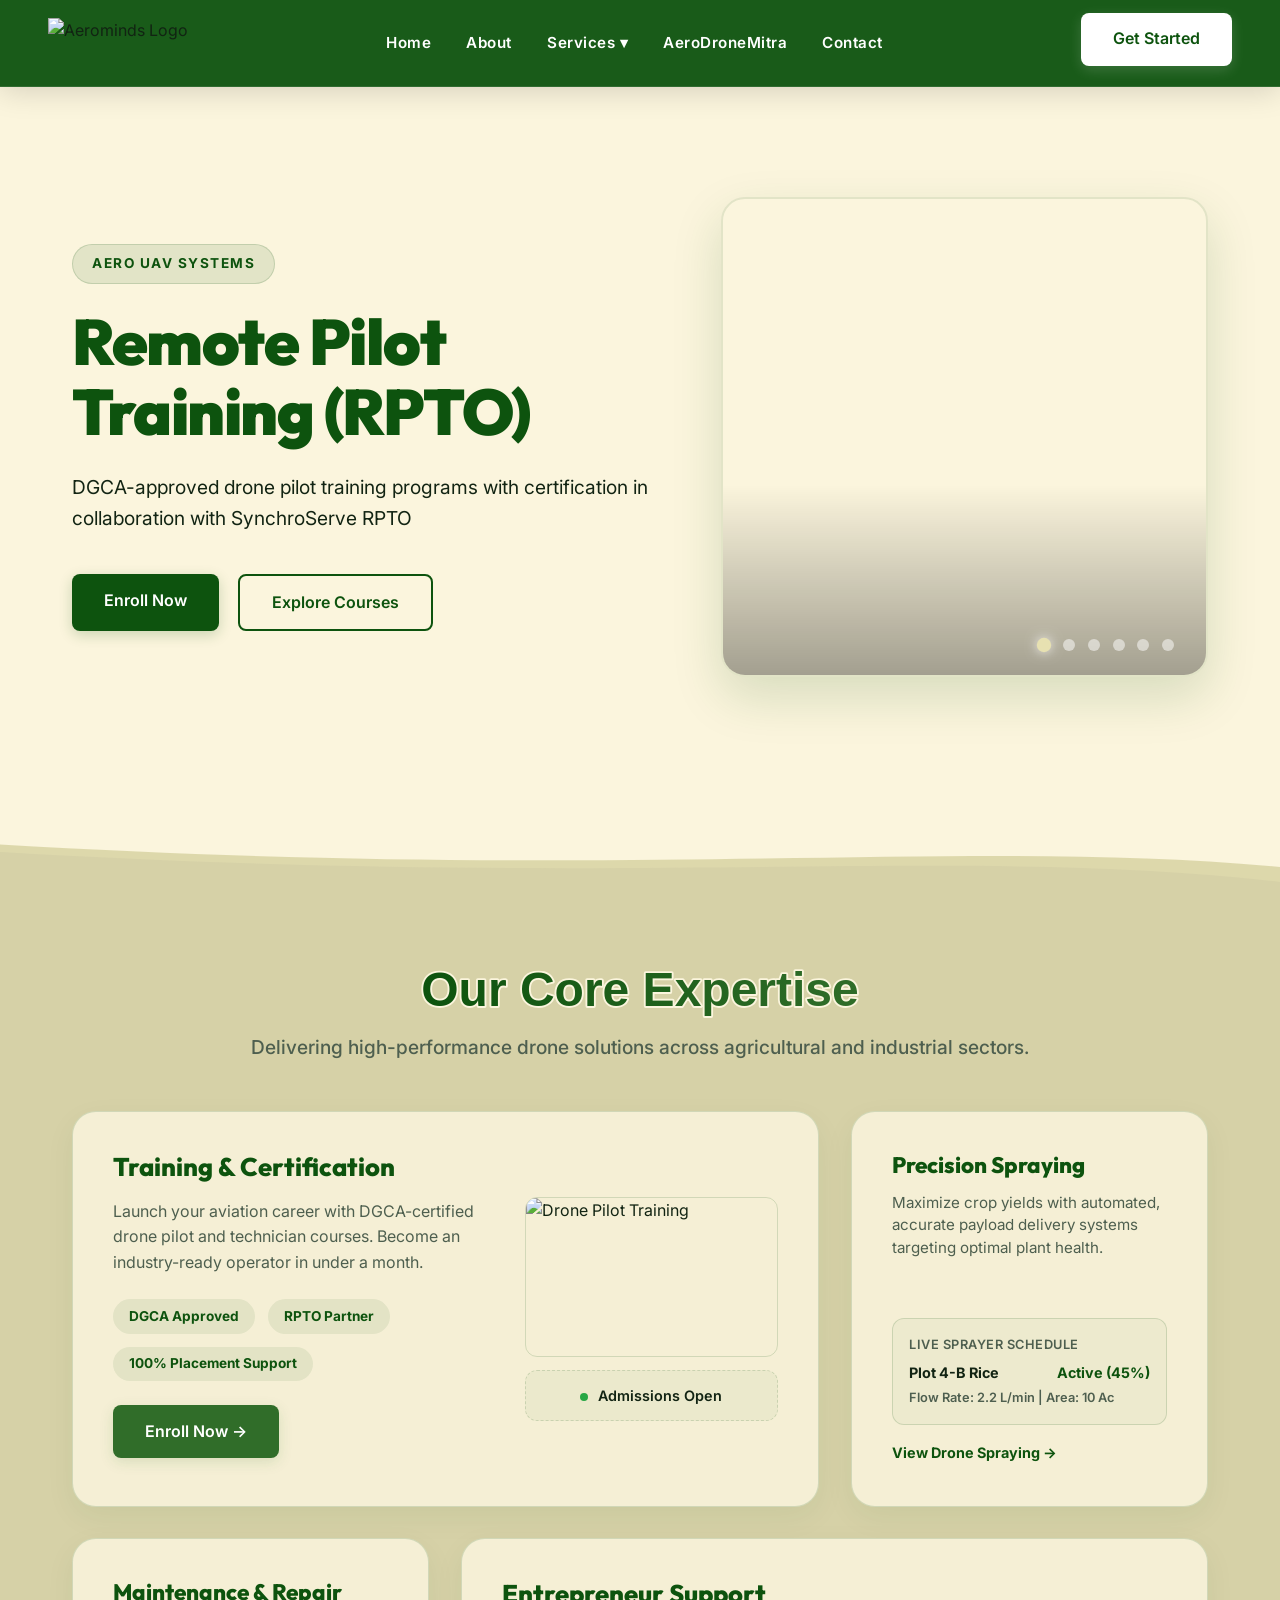
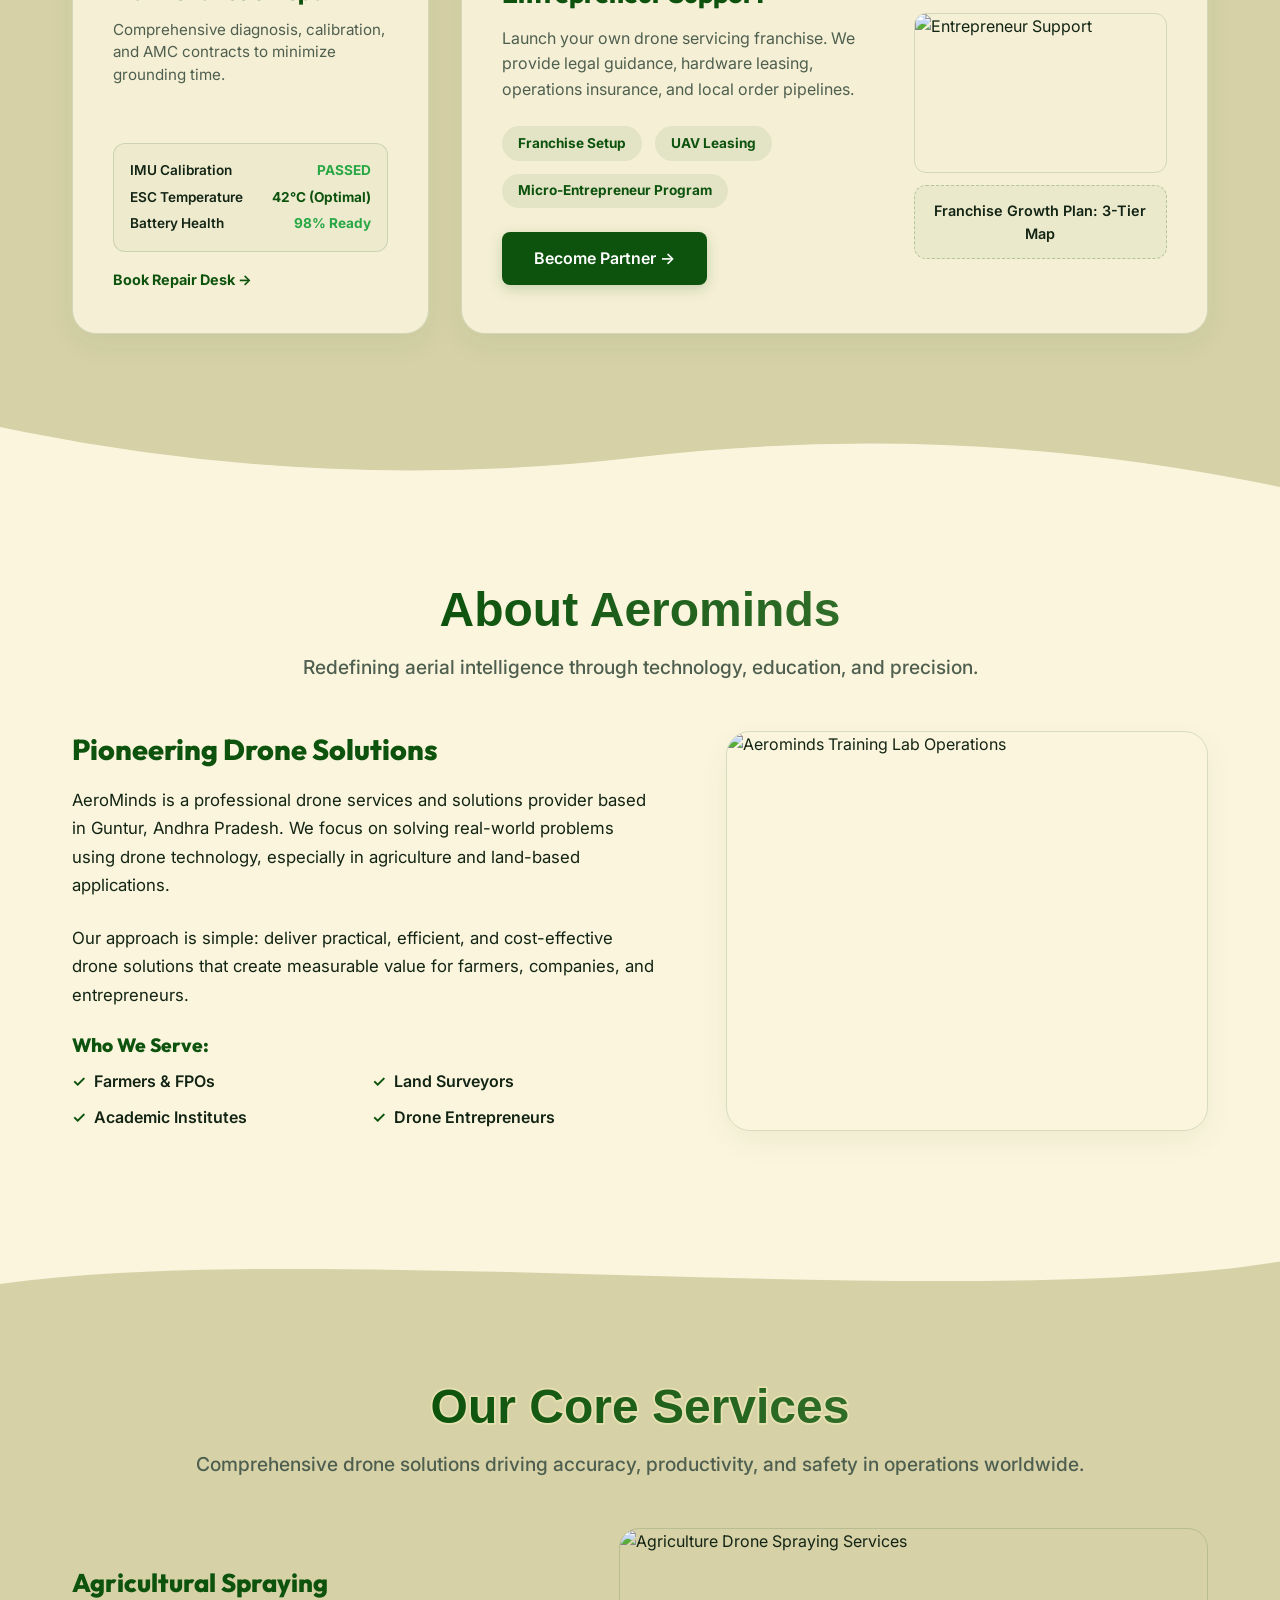
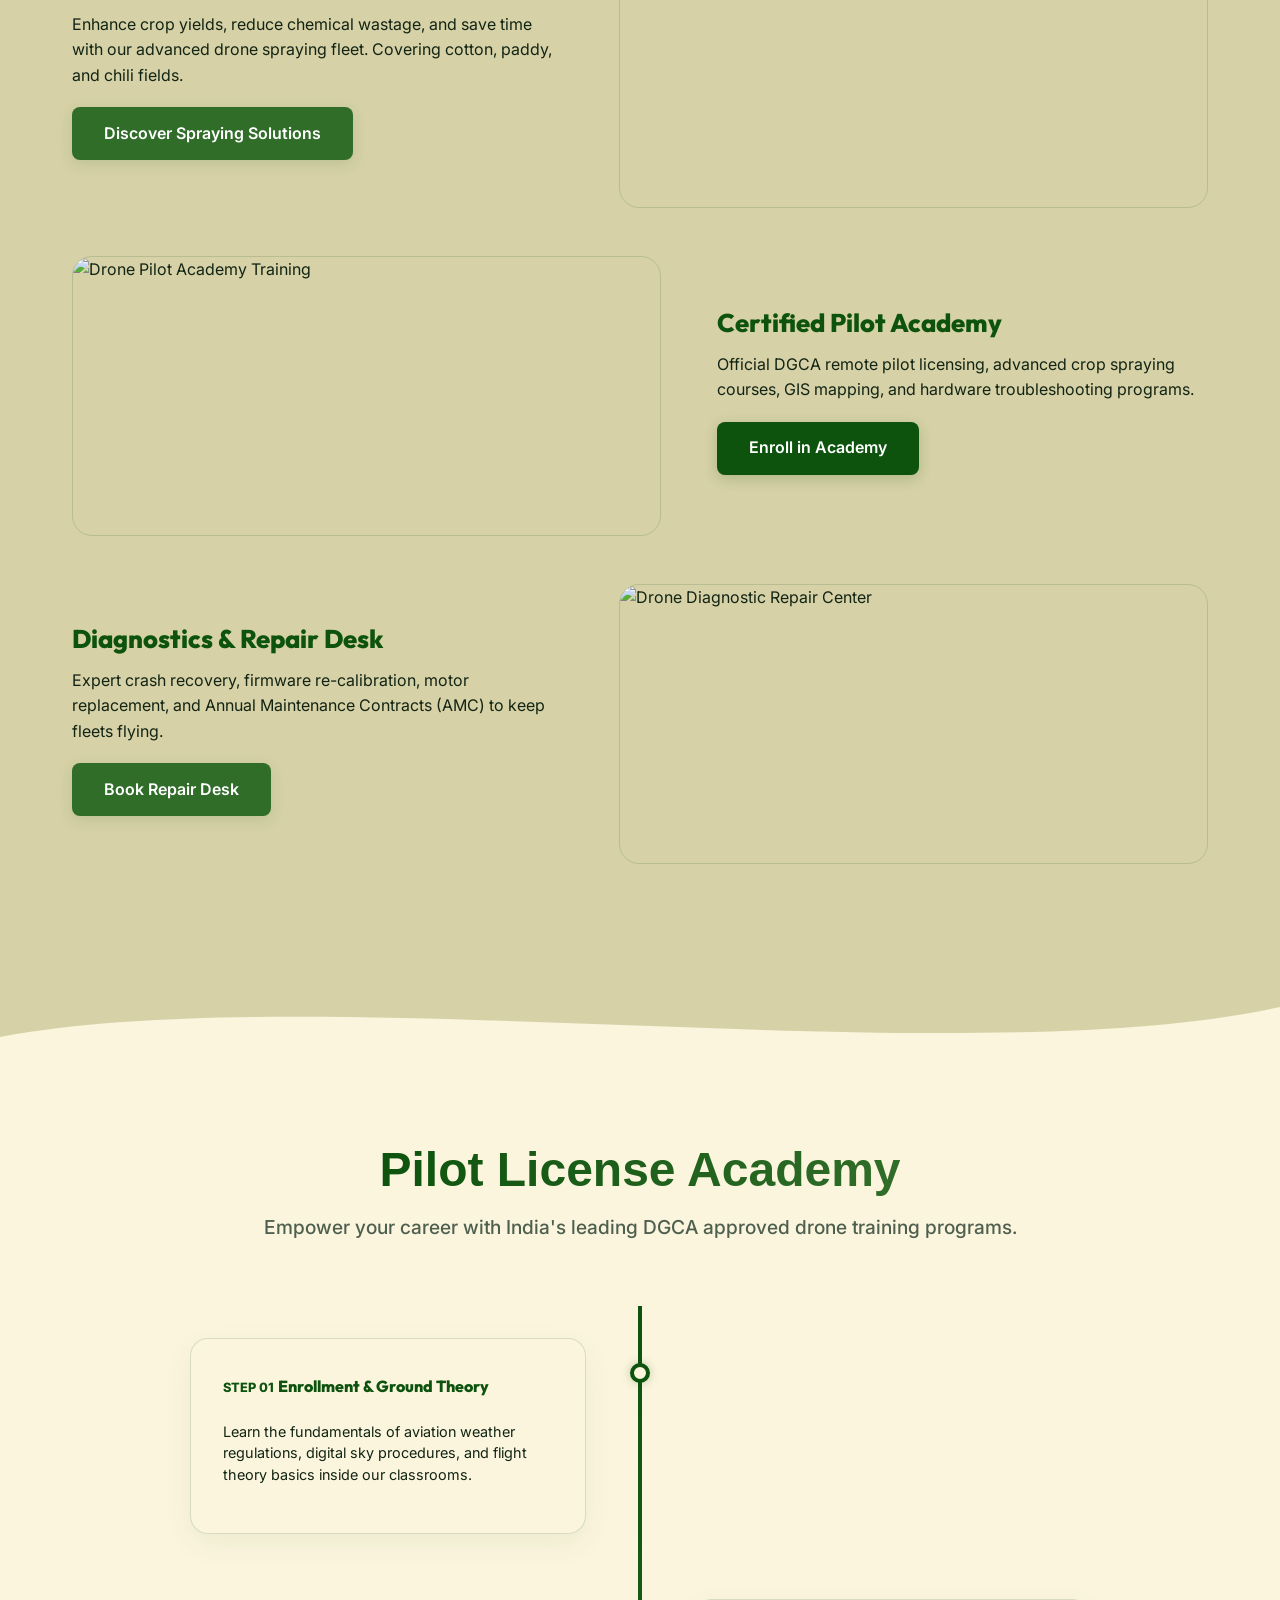
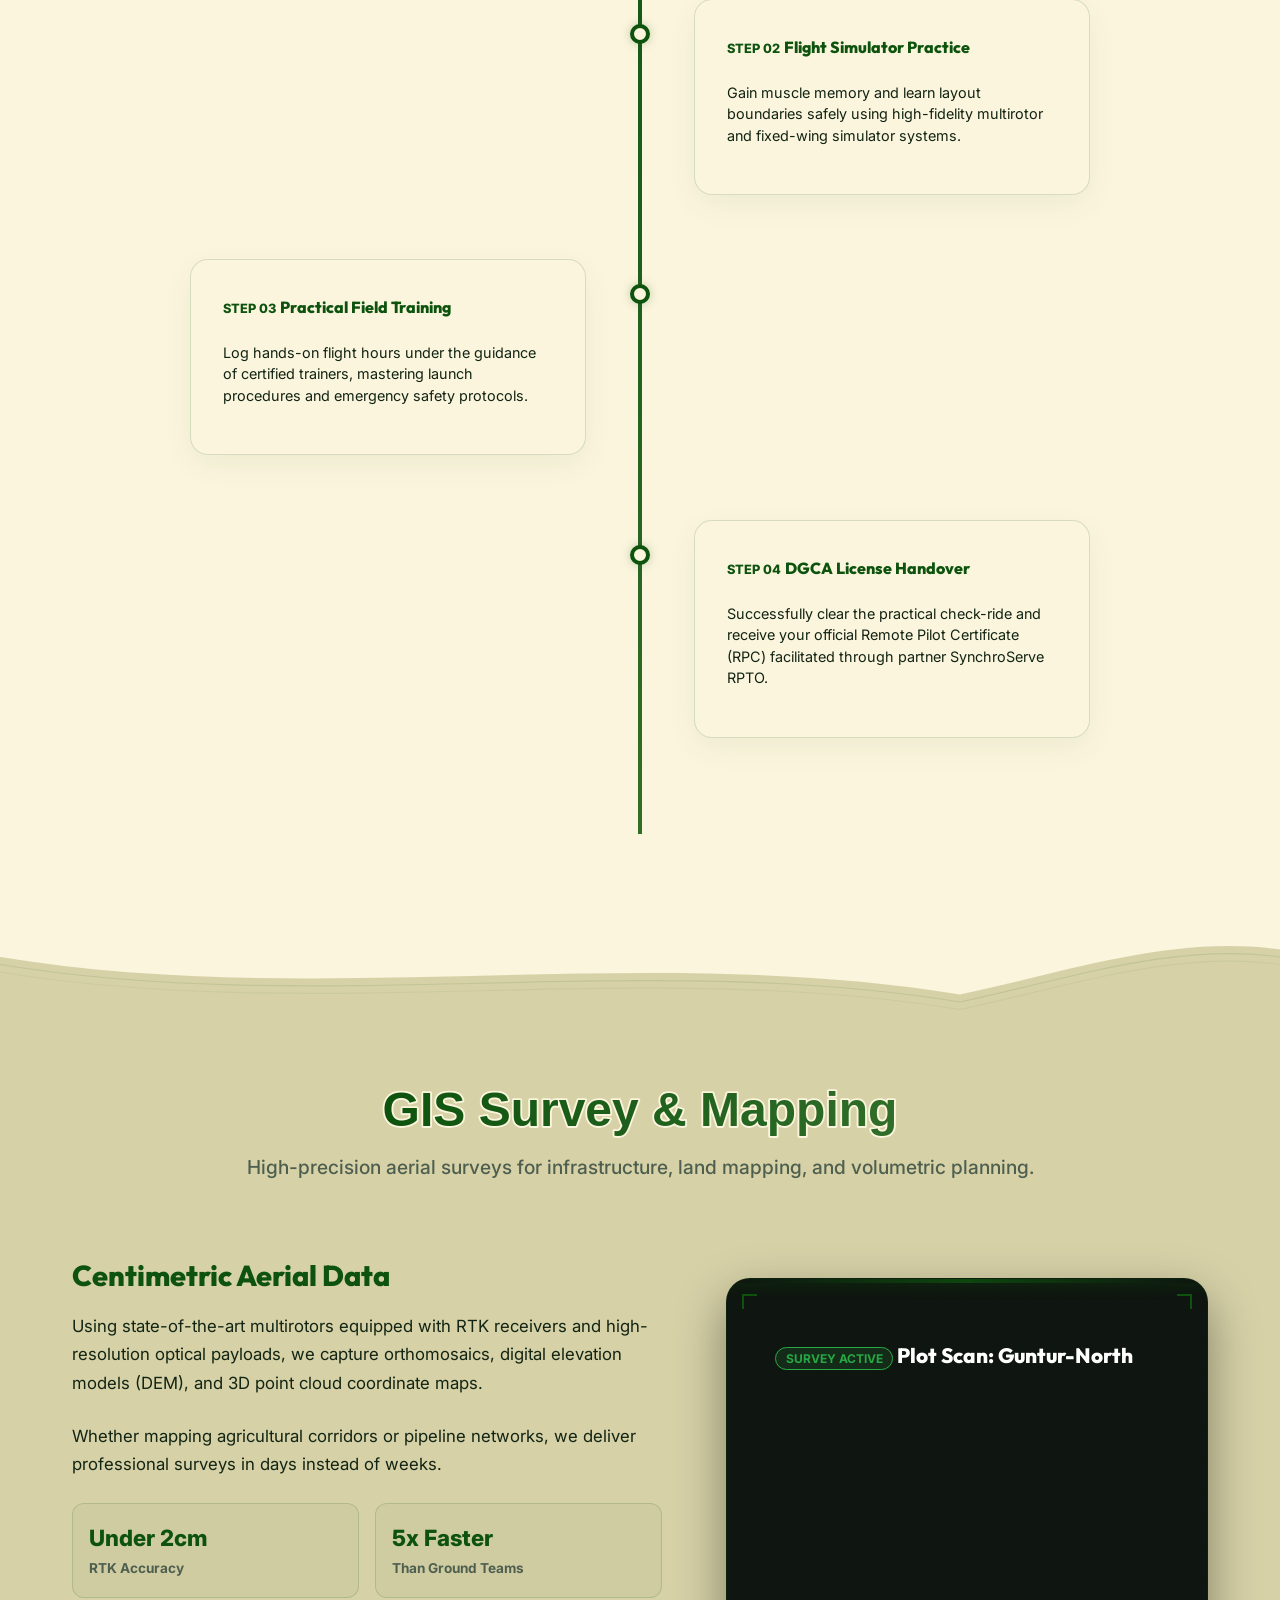
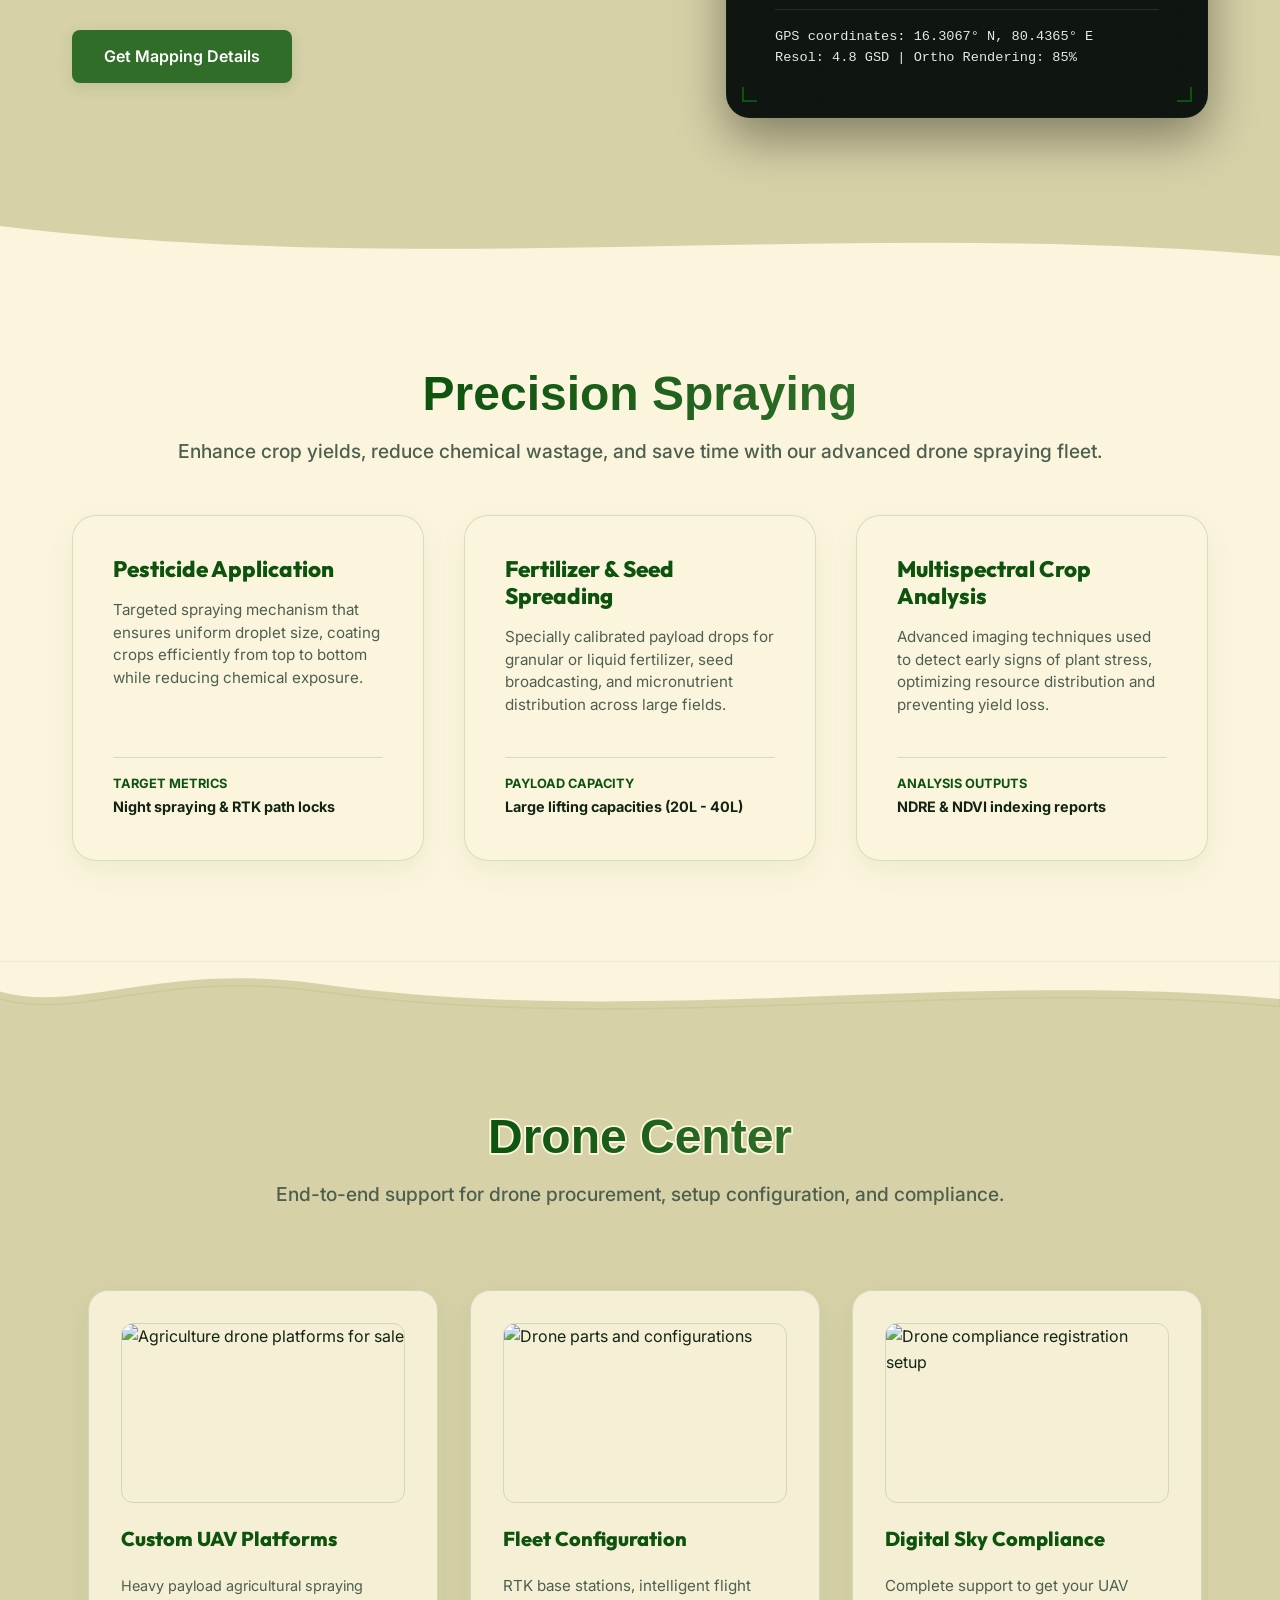
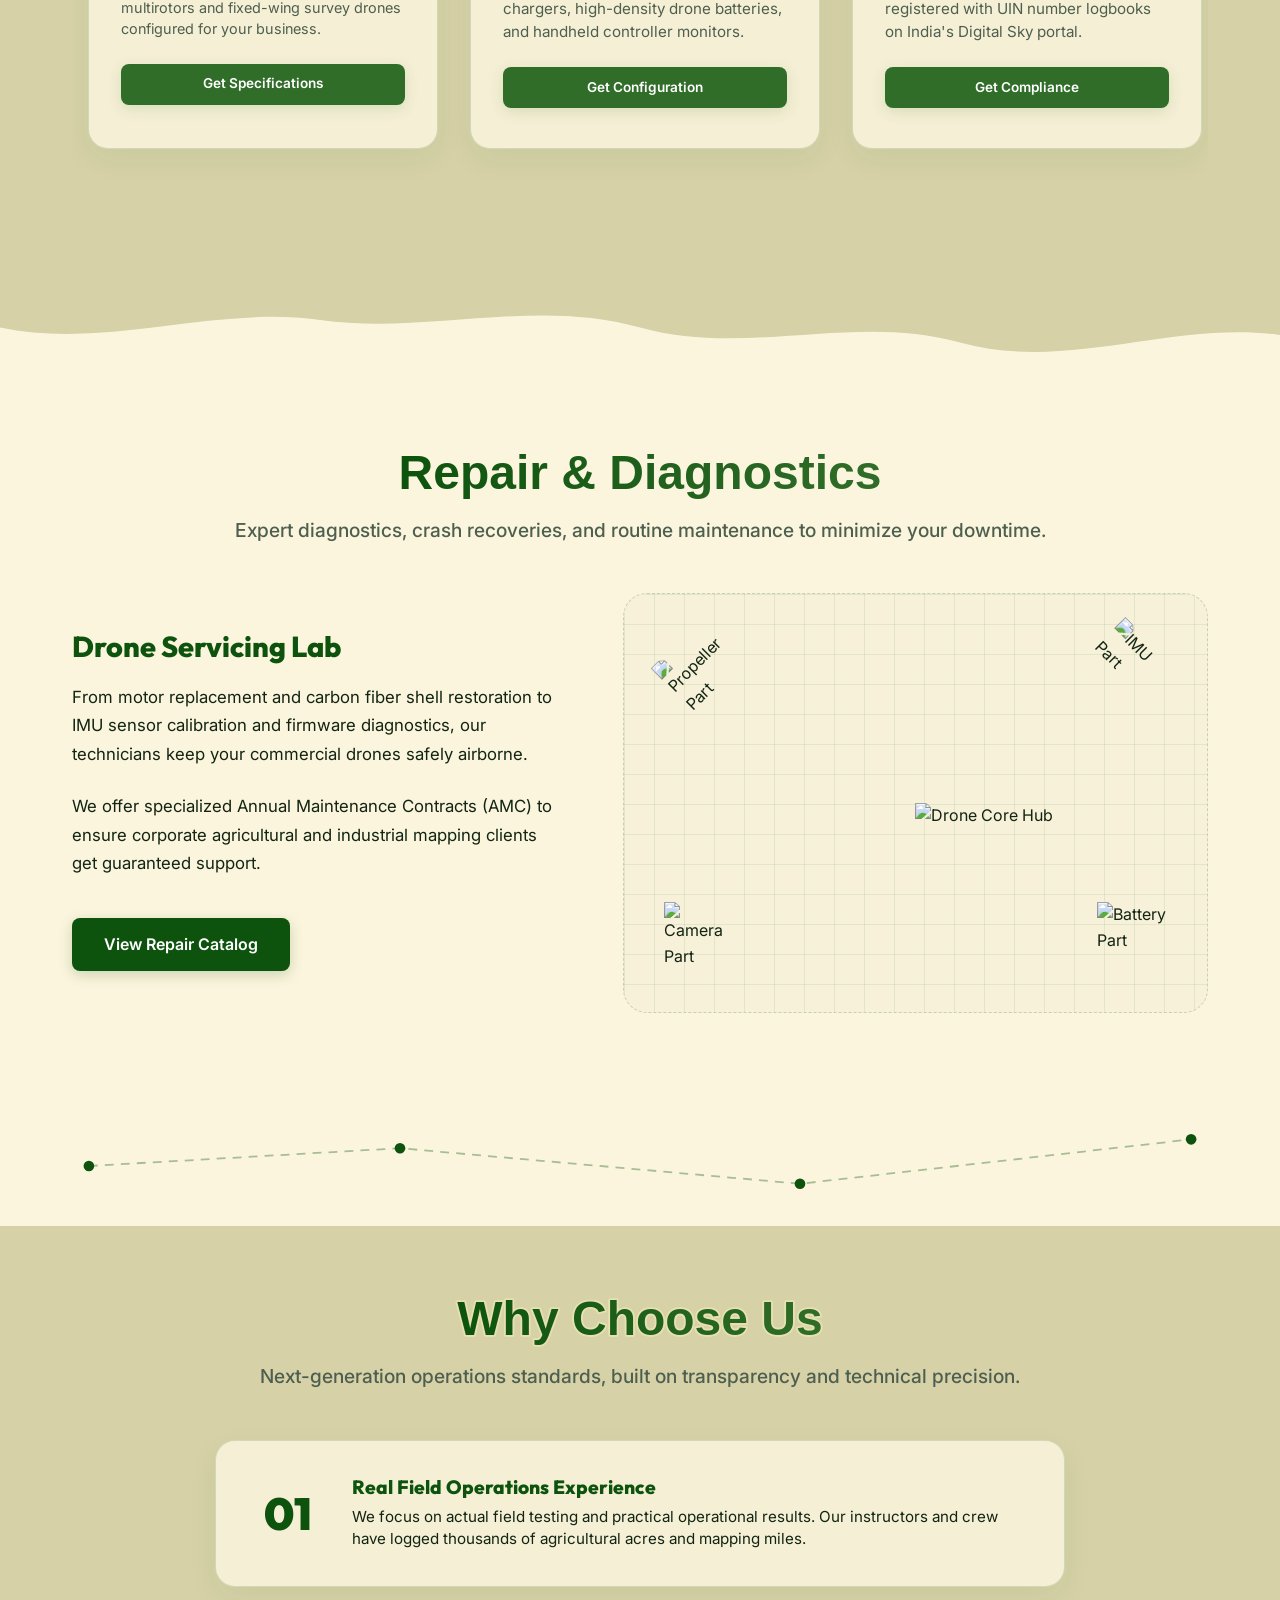
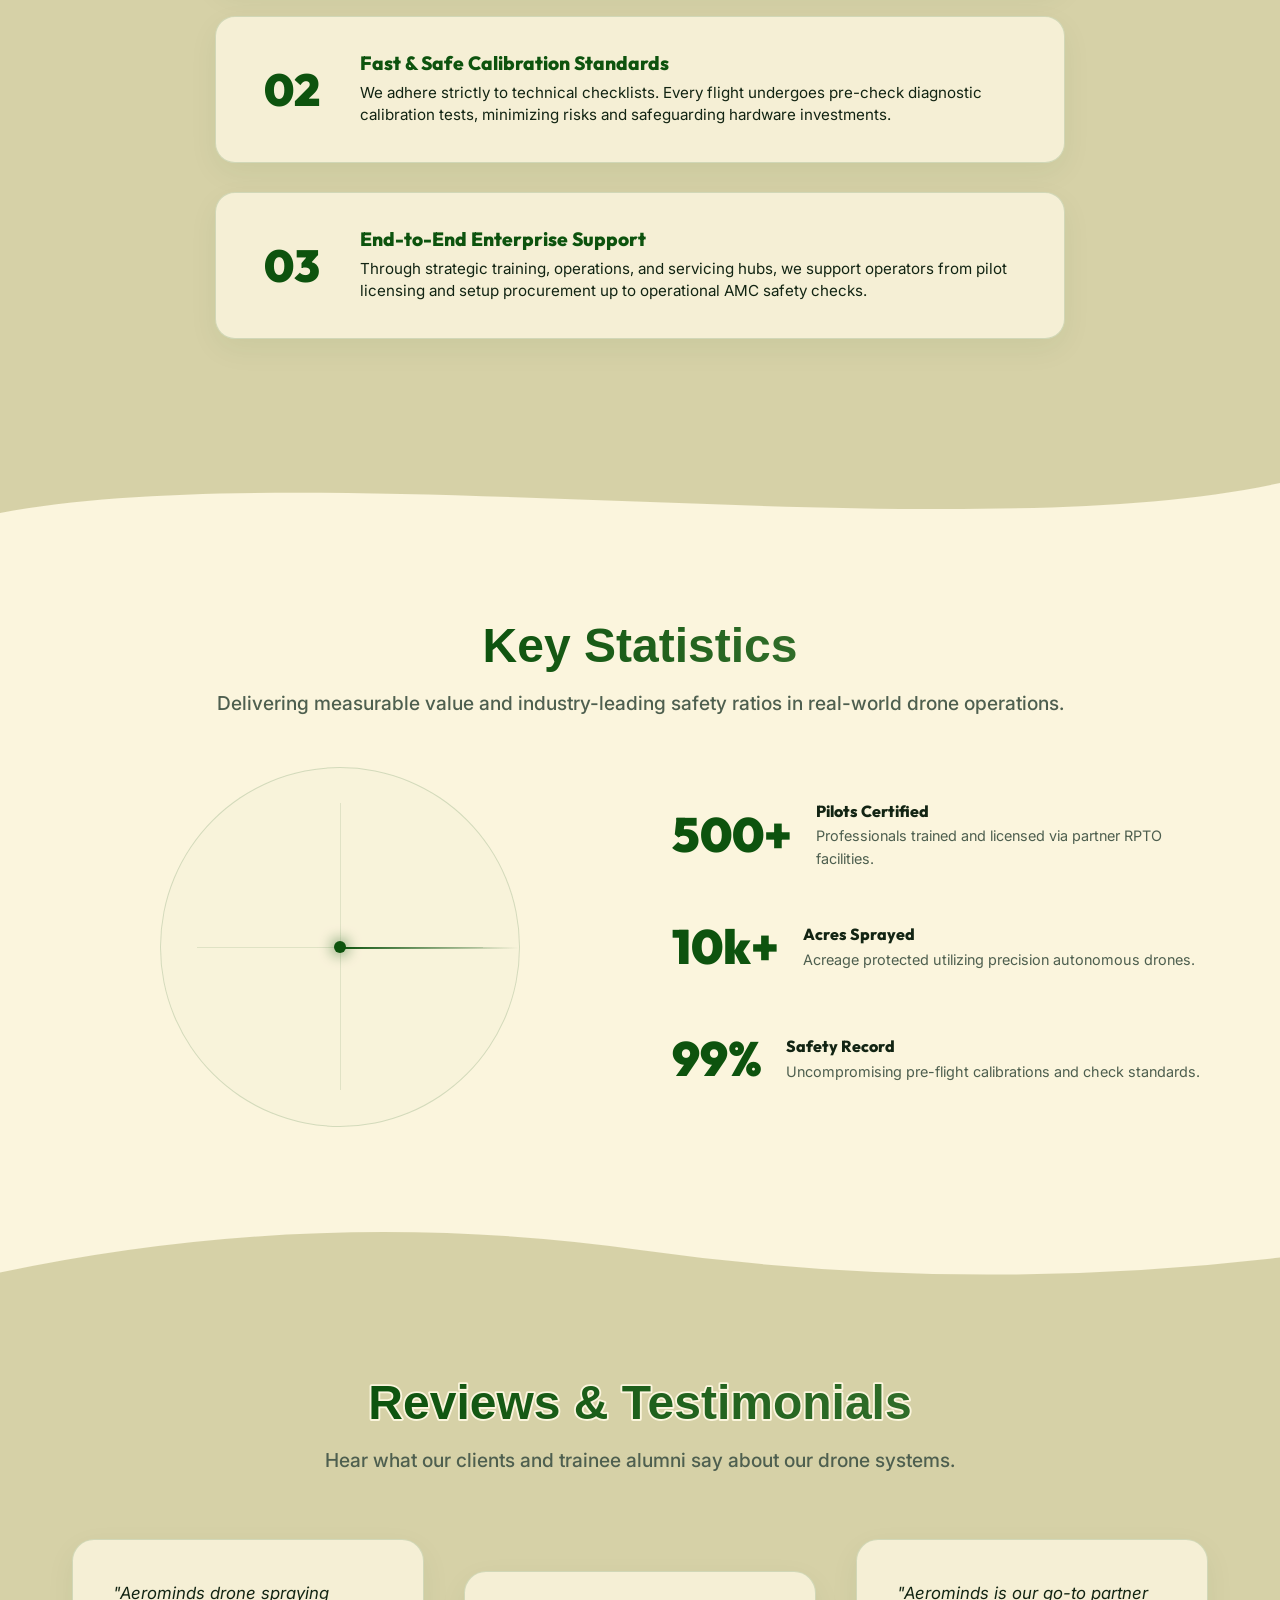
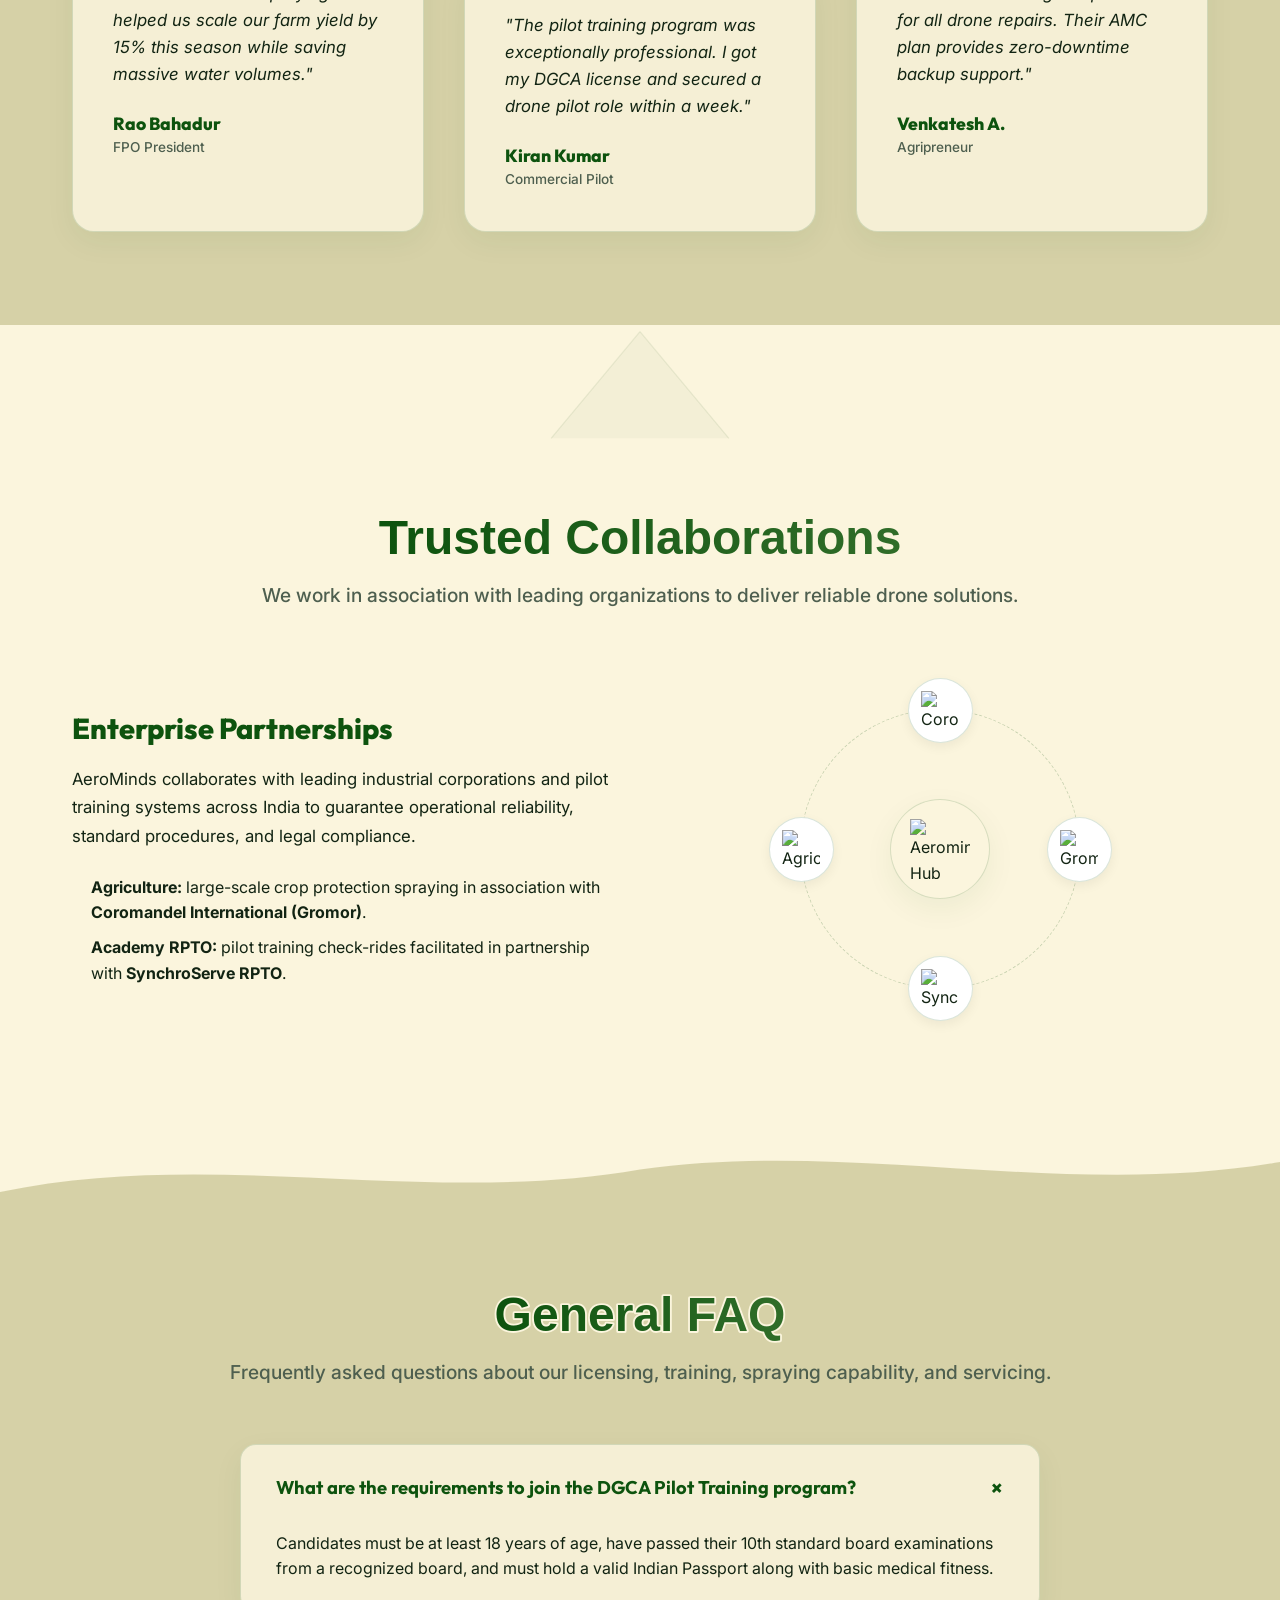
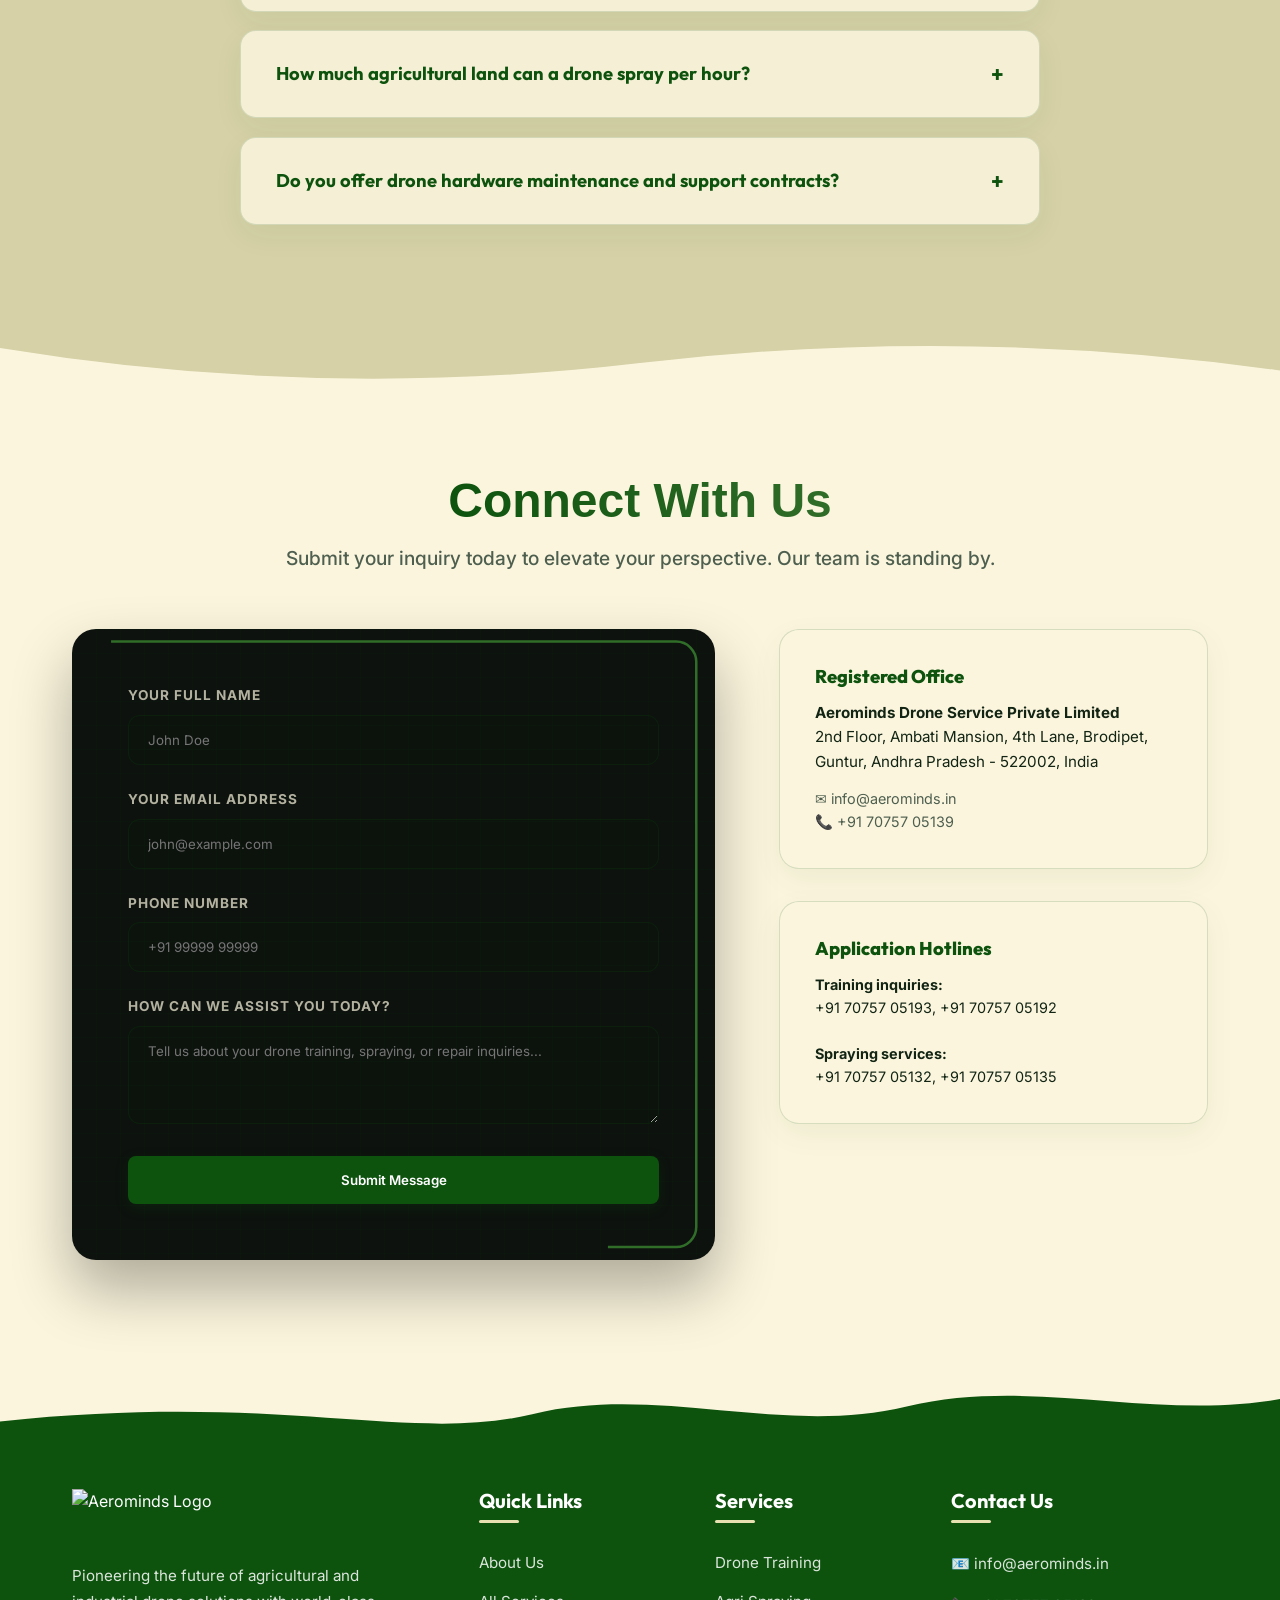
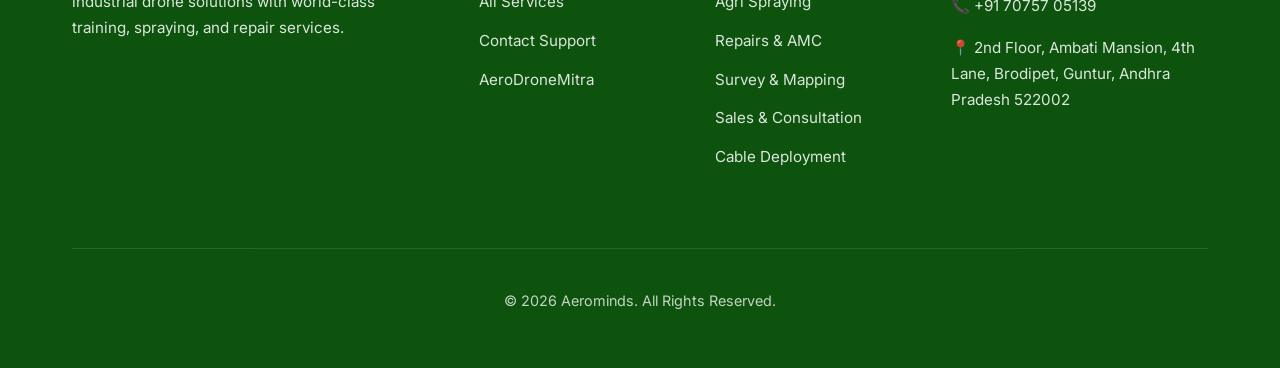
==== commit 33cb6ccd: "comit n" ====
--- a/index.html
+++ b/index.html
@@ -16,7 +16,7 @@
   <!-- Navbar -->
   <nav class="navbar">
     <a href="index.html" class="brand">
-      <img src="assets/images/logo.png" alt="Aerominds Logo">
+      <img src="assets/images/Logo_1.png" alt="Aerominds Logo">
     </a>
     <div class="nav-links">
       <a href="index.html">Home</a>
@@ -144,7 +144,7 @@
               </div>
               <div class="bento-graphic-preview" style="text-align: center; padding: 0.8rem; margin-top: 0.8rem;">
                 <span style="display: inline-block; width: 8px; height: 8px; background: #28a745; border-radius: 50%; margin-right: 6px;"></span>
-                Next Batch: June 15, 2026
+                Admissions Open
               </div>
             </div>
           </div>
@@ -349,15 +349,10 @@
   <!-- SECTION 4: DRONE TRAINING (Timeline Journey) -->
   <!-- ======================================================= -->
   <section class="section-primary" style="padding-top: 0;">
-    <!-- Divider 3 -> 4: Drone Flight Path Divider -->
+    <!-- Divider 3 -> 4: Wave Divider -->
     <div class="divider-container" style="background: var(--alternate-sage-green); height: 120px; overflow: hidden; position: relative;">
       <svg viewBox="0 0 1440 120" xmlns="http://www.w3.org/2000/svg" preserveAspectRatio="none" style="position: absolute; top:0; width:100%; height:100%;">
-        <path fill="#FBF5DD" d="M0,0 Q720,100 1440,0 L1440,120 L0,120 Z"></path>
-      </svg>
-      <!-- Drone path overlay line -->
-      <svg viewBox="0 0 1440 120" style="position: absolute; top:0; width:100%; height:100%; pointer-events: none;">
-        <path d="M50,80 Q360,20 720,100 T1380,40" fill="none" stroke="var(--primary-dark-green)" stroke-width="2" stroke-dasharray="8 6" style="opacity: 0.4;"></path>
-        <circle cx="1380" cy="40" r="4" fill="var(--primary-dark-green)"></circle>
+        <path fill="#FBF5DD" d="M0,80 C360,20 1080,120 1440,50 L1440,125 L0,125 Z"></path>
       </svg>
     </div>
     <div class="container" style="padding-top: 3rem; padding-bottom: 6rem;">
@@ -587,7 +582,7 @@
             </linearGradient>
           </defs>
           <text x="50%" y="85" text-anchor="middle" font-family="Arial Rounded MT Bold, Arial, sans-serif" font-size="64" font-weight="900" stroke="#FBF5DD" stroke-width="5" stroke-linejoin="round" paint-order="stroke fill" fill="url(#salesTitleGrad)">
-            Drone Sales Shop
+            Drone Center
           </text>
         </svg>
         <p class="subtitle">End-to-end support for drone procurement, setup configuration, and compliance.</p>
@@ -669,20 +664,20 @@
             <div class="scan-mesh-grid"></div>
             <!-- Central Drone Core -->
             <div class="assembly-center-core part-top">
-              <img src="assets/images/logo.png" alt="Drone Core Hub">
+              <img src="assets/images/card_repair_indian.png" alt="Drone Core Hub">
             </div>
             <!-- Surrounding components assembling inwards -->
             <div class="assembly-part part-pos-tl part-left">
-              <img src="assets/images/preventive_indian.png" alt="Propeller Part" style="transform: rotate(-45deg);">
+              <img src="assets/images/slider_drone_repair.png" alt="Propeller Part" style="transform: rotate(-45deg);">
             </div>
             <div class="assembly-part part-pos-tr part-right">
-              <img src="assets/images/preventive_indian.png" alt="IMU Part" style="transform: rotate(45deg);">
+              <img src="assets/images/hero-repair.png" alt="IMU Part" style="transform: rotate(45deg);">
             </div>
             <div class="assembly-part part-pos-bl part-bottom">
               <img src="assets/images/preventive_indian.png" alt="Camera Part">
             </div>
             <div class="assembly-part part-pos-br part-right">
-              <img src="assets/images/preventive_indian.png" alt="Battery Part">
+              <img src="assets/images/hero_repair_indian.png" alt="Battery Part">
             </div>
           </div>
         </div>
@@ -759,16 +754,10 @@
   <!-- SECTION 10: ACHIEVEMENTS / STATS (Radar Pulse) -->
   <!-- ======================================================= -->
   <section class="section-primary" style="padding-top: 0;">
-    <!-- Divider 9 -> 10: Curved Gradient Divider -->
-    <div class="divider-container">
-      <svg viewBox="0 0 1440 120" xmlns="http://www.w3.org/2000/svg" preserveAspectRatio="none">
-        <defs>
-          <linearGradient id="divGrad1" x1="0%" y1="0%" x2="0%" y2="100%">
-            <stop offset="0%" stop-color="#D6D1A7"/>
-            <stop offset="100%" stop-color="#FBF5DD"/>
-          </linearGradient>
-        </defs>
-        <path fill="url(#divGrad1)" d="M0,0 C480,90 960,10 1440,60 L1440,120 L0,120 Z"></path>
+    <!-- Divider 9 -> 10: Wave Divider -->
+    <div class="divider-container" style="background: var(--alternate-sage-green); height: 120px; overflow: hidden; position: relative;">
+      <svg viewBox="0 0 1440 120" xmlns="http://www.w3.org/2000/svg" preserveAspectRatio="none" style="position: absolute; top:0; width:100%; height:100%;">
+        <path fill="#FBF5DD" d="M0,80 C360,20 1080,120 1440,50 L1440,125 L0,125 Z"></path>
       </svg>
     </div>
     <div class="container" style="padding-top: 3rem; padding-bottom: 6rem;">
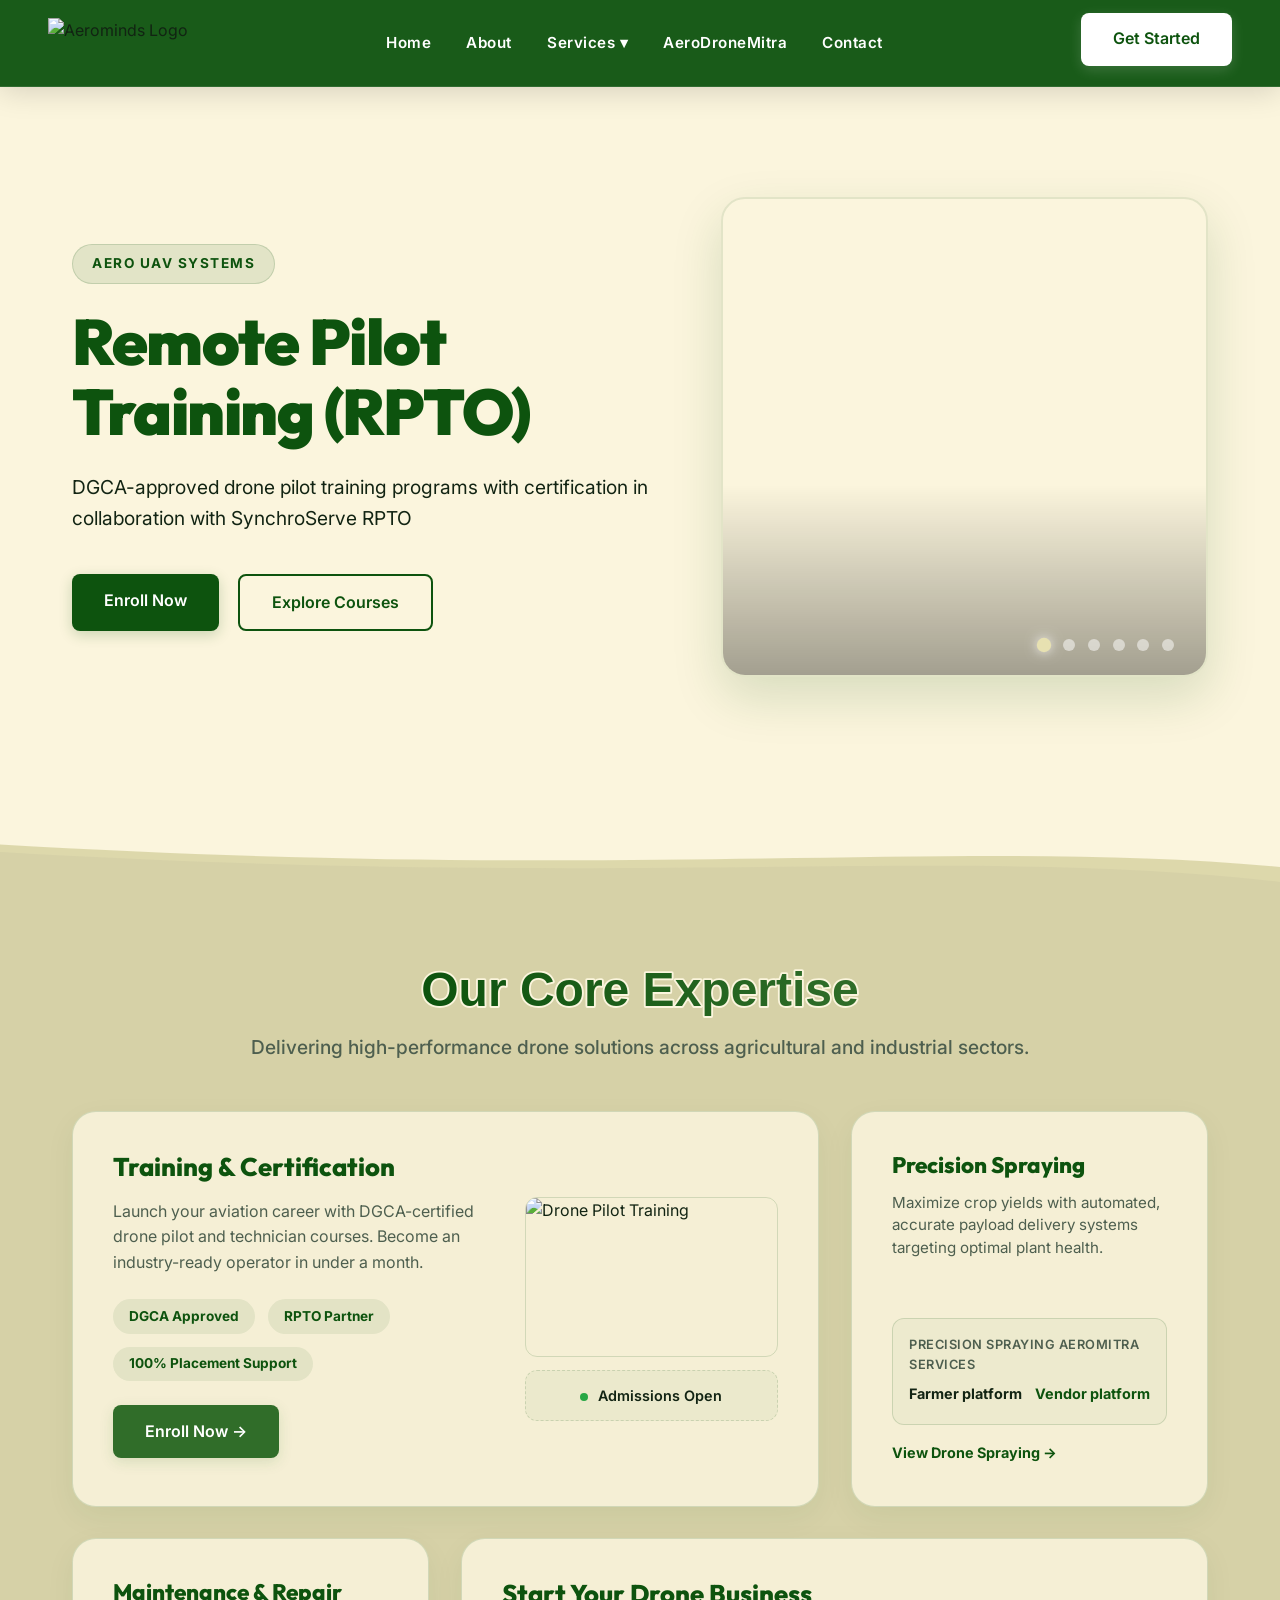
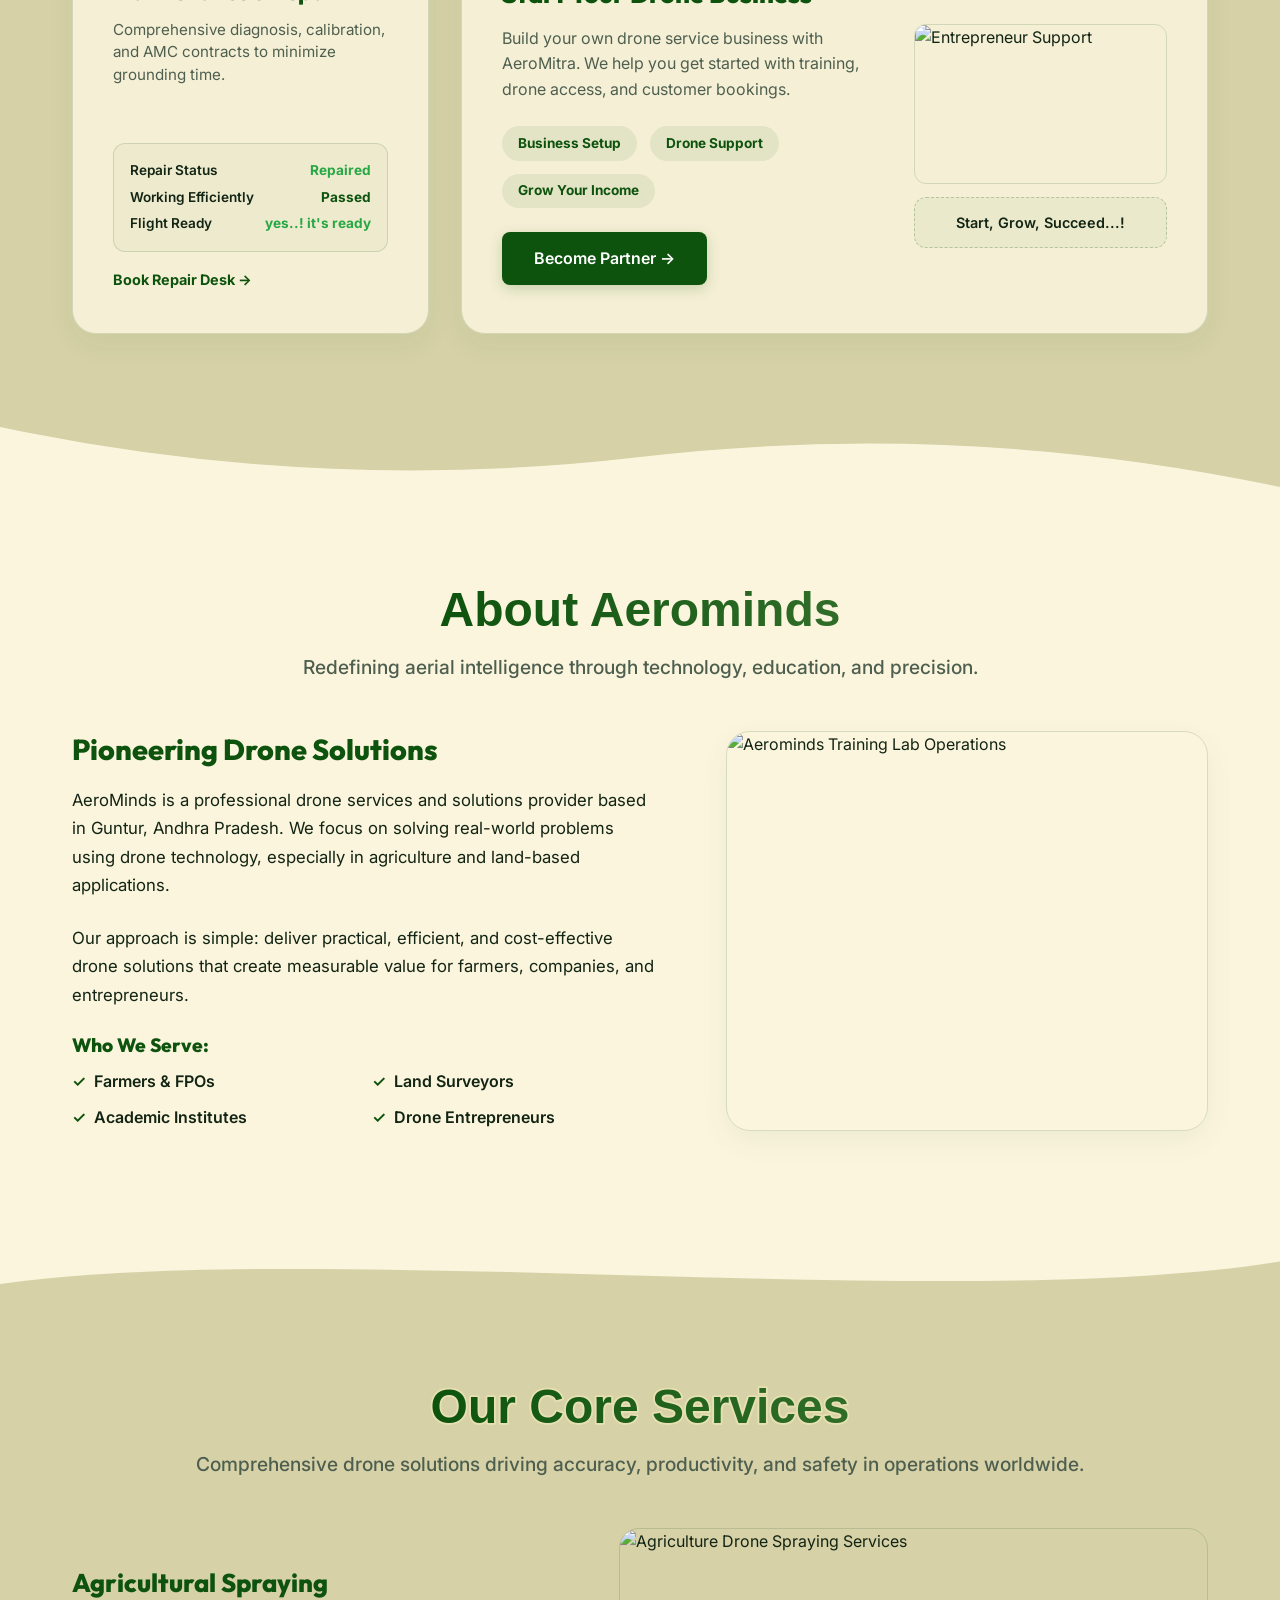
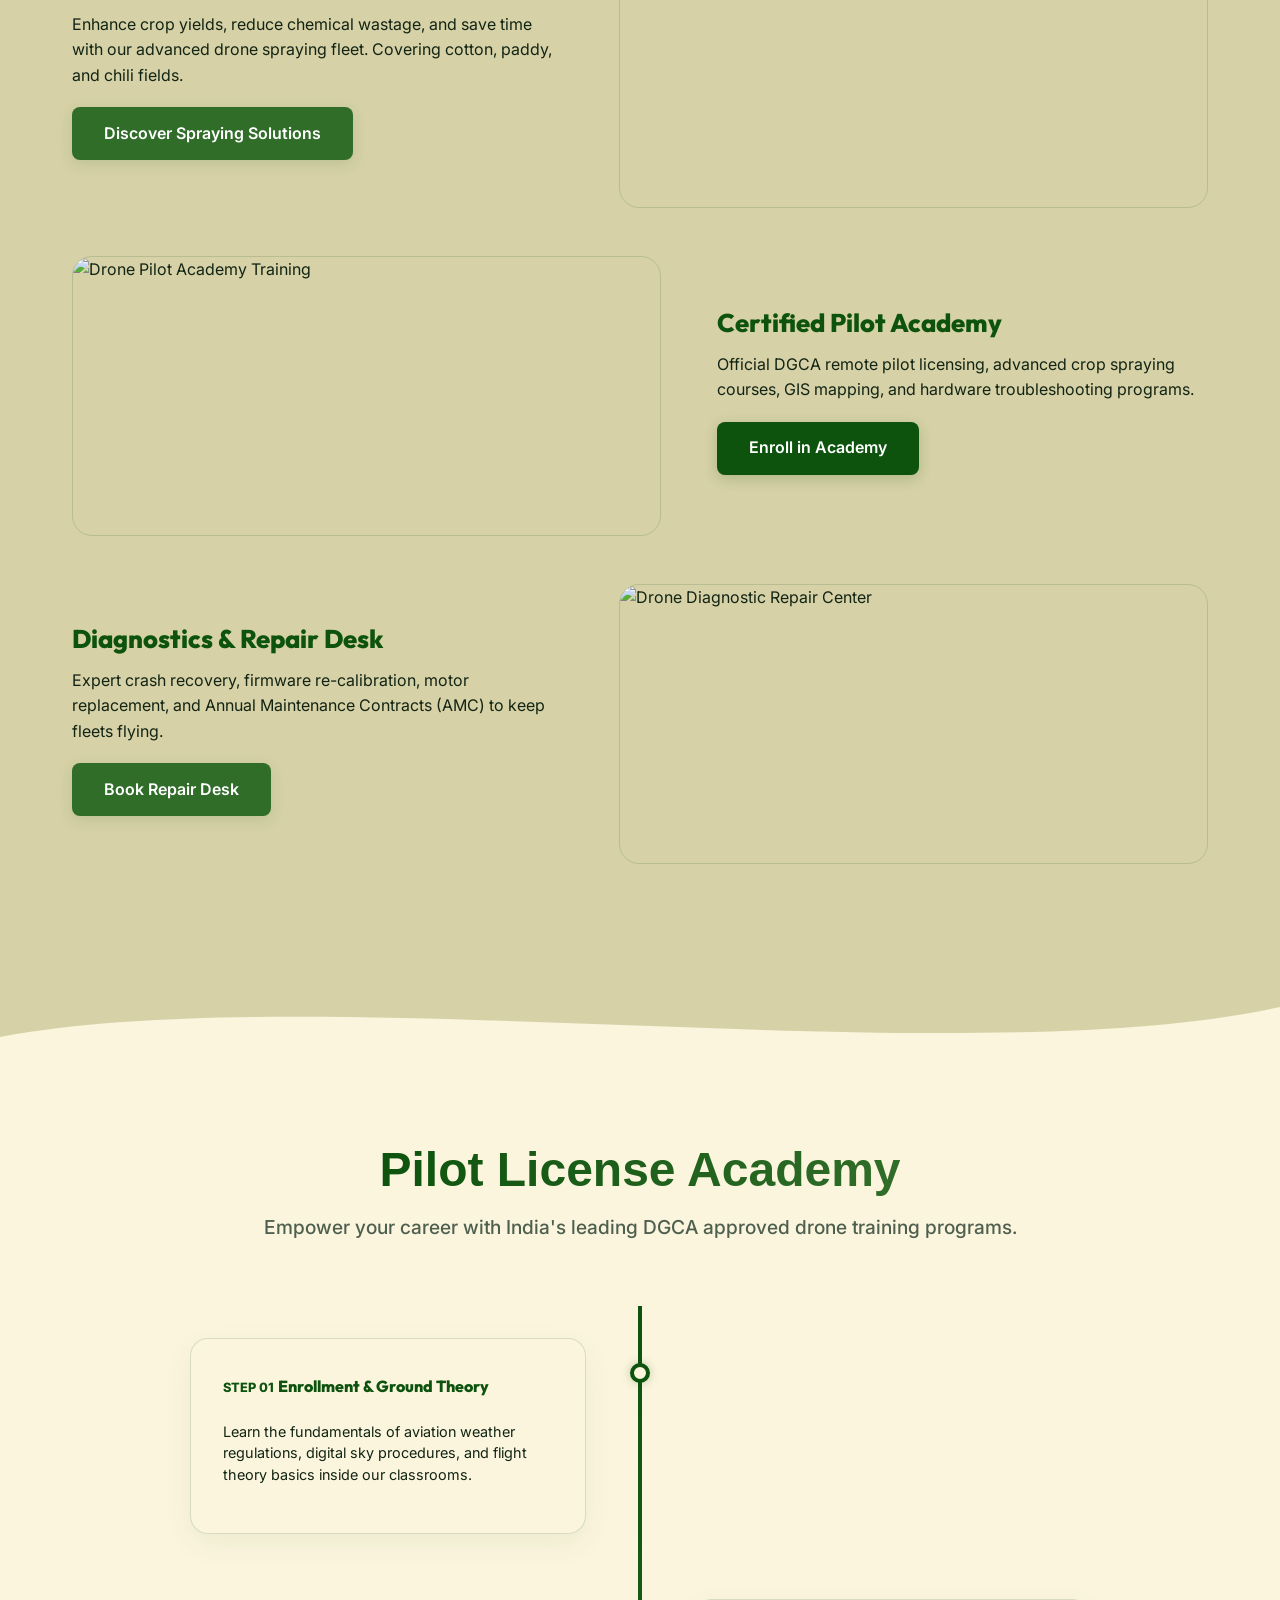
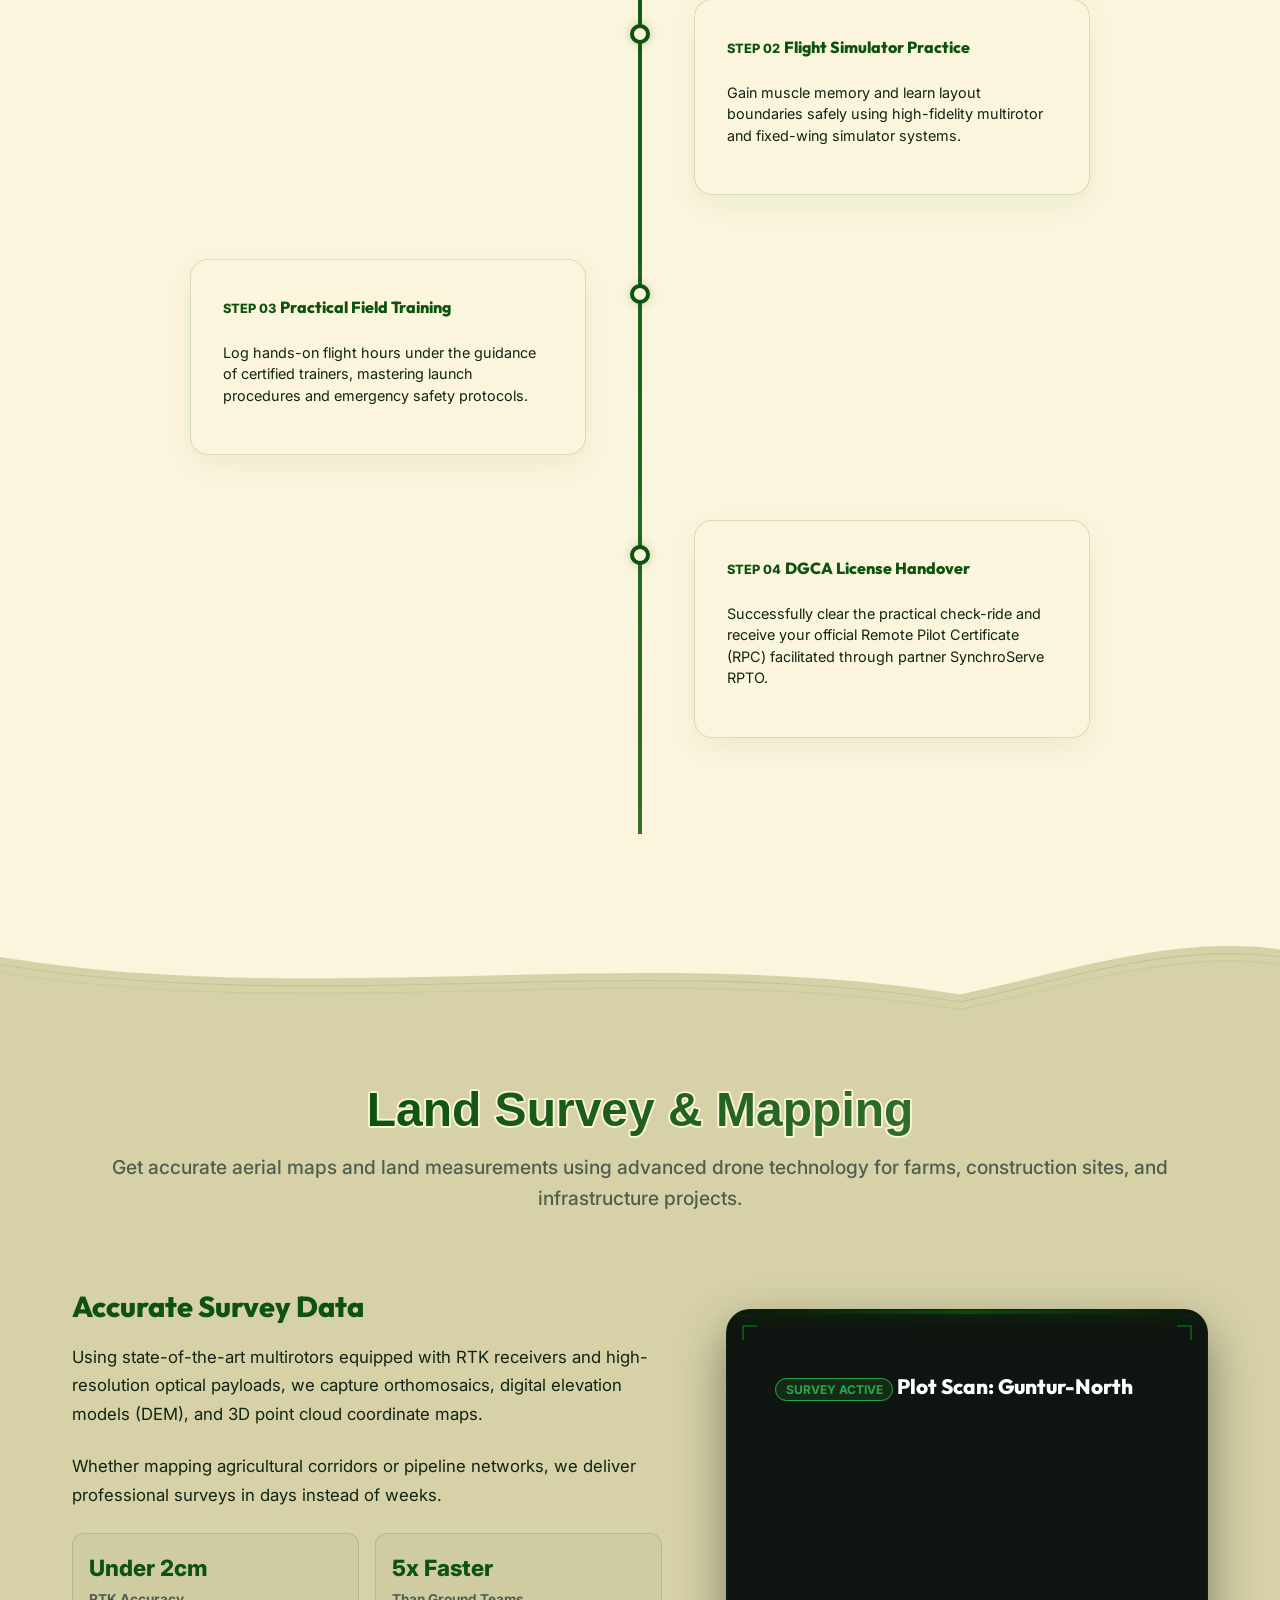
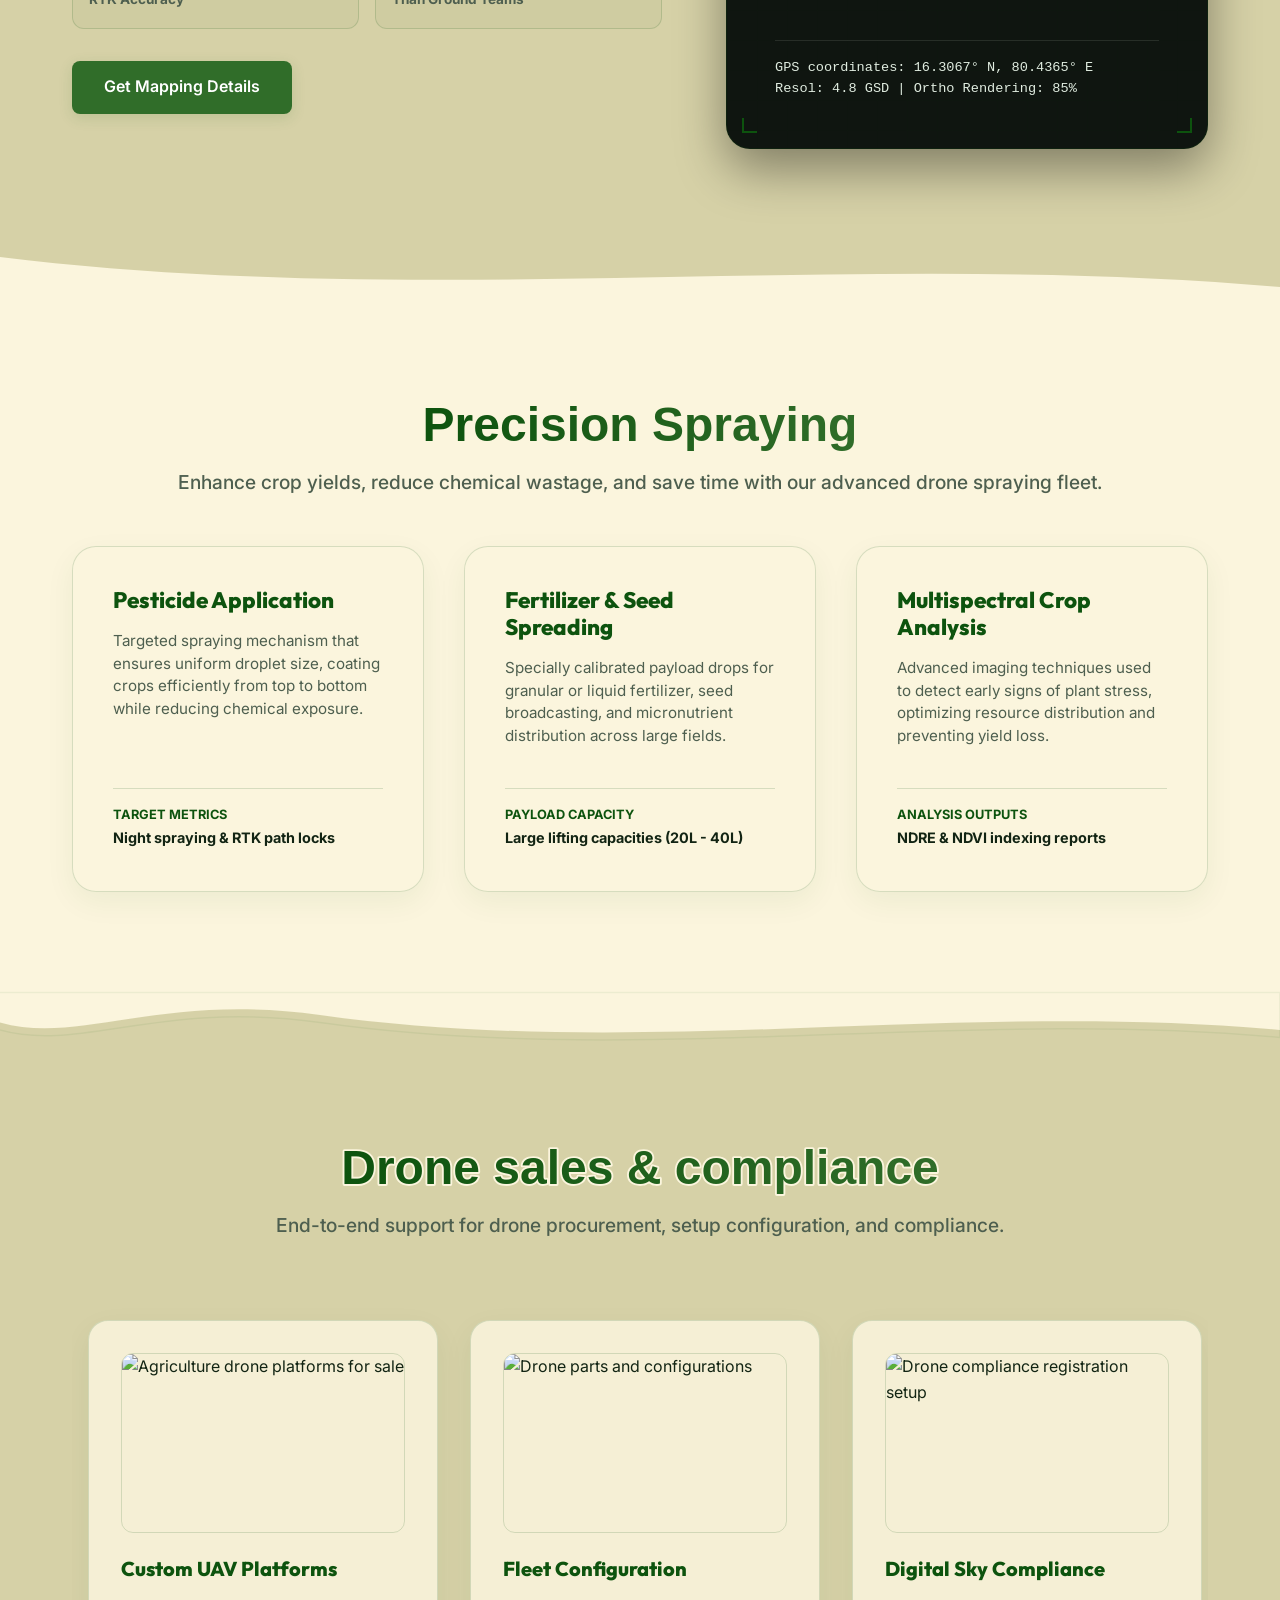
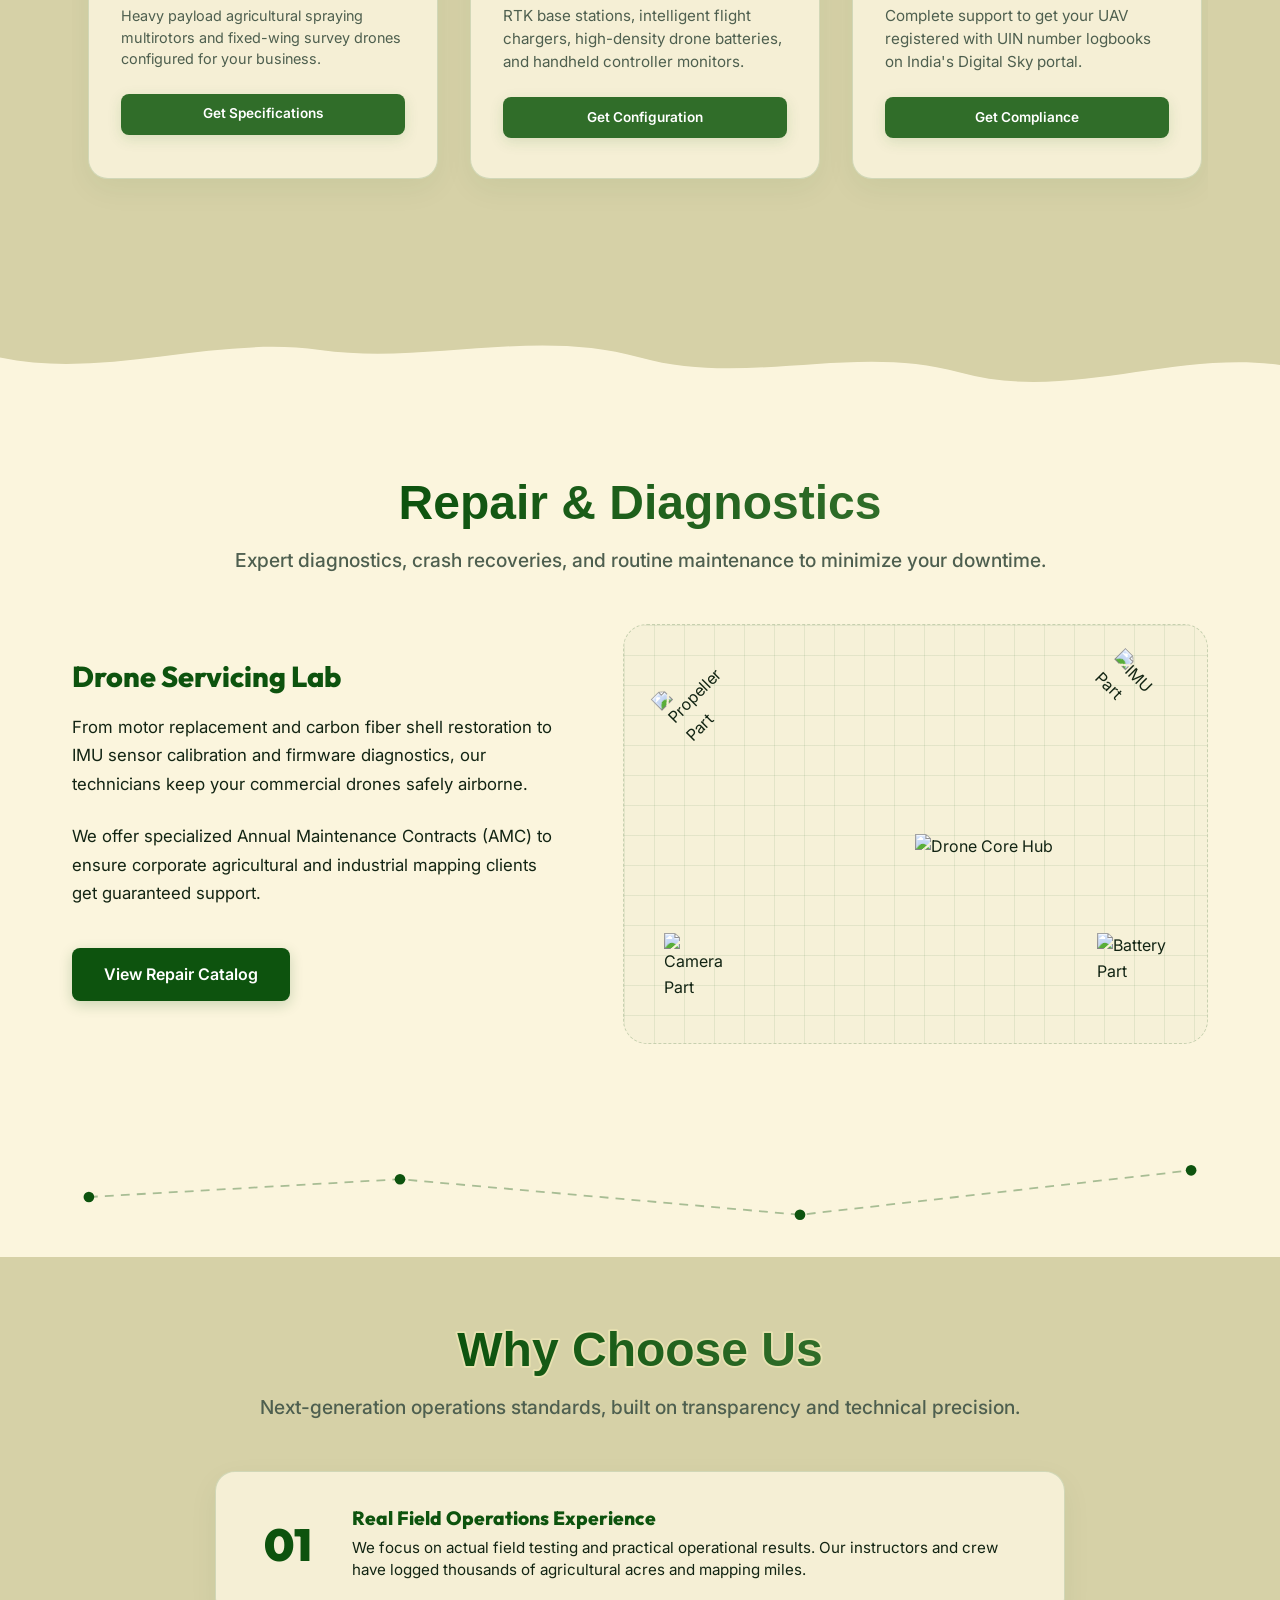
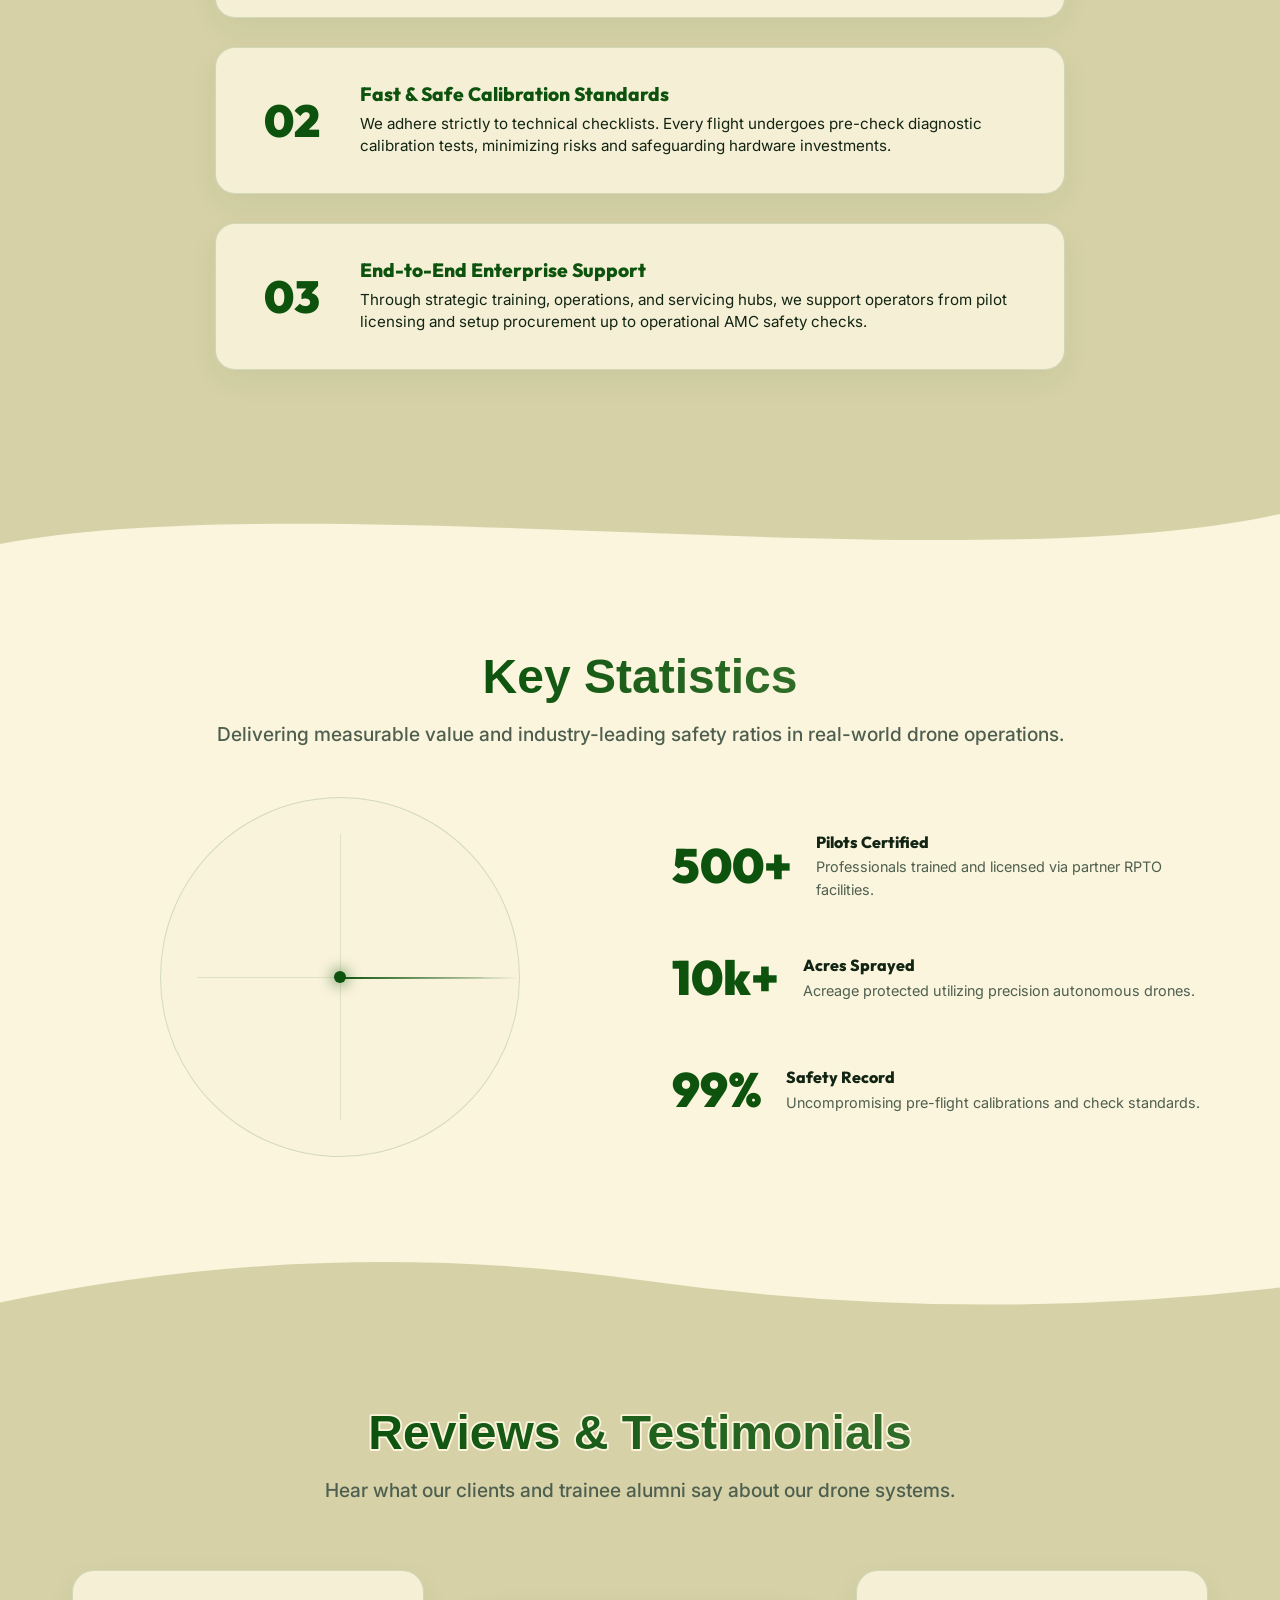
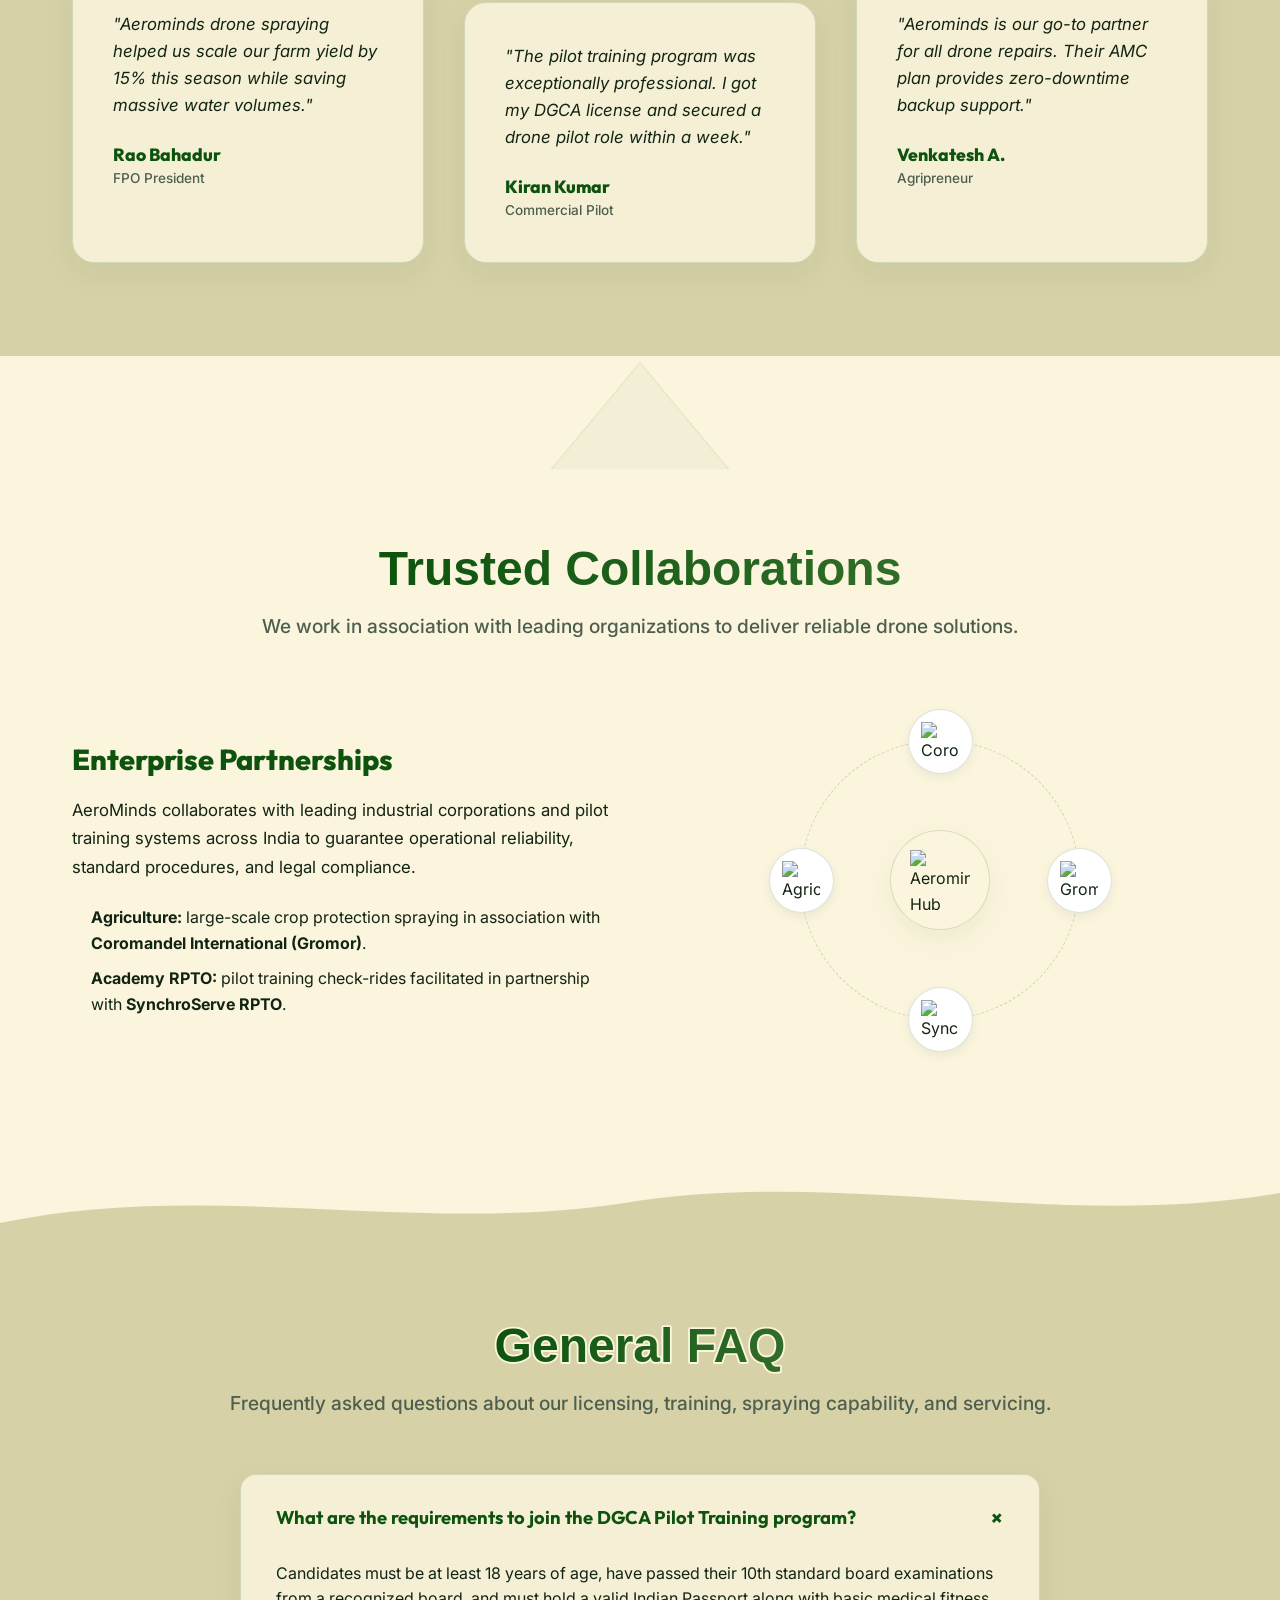
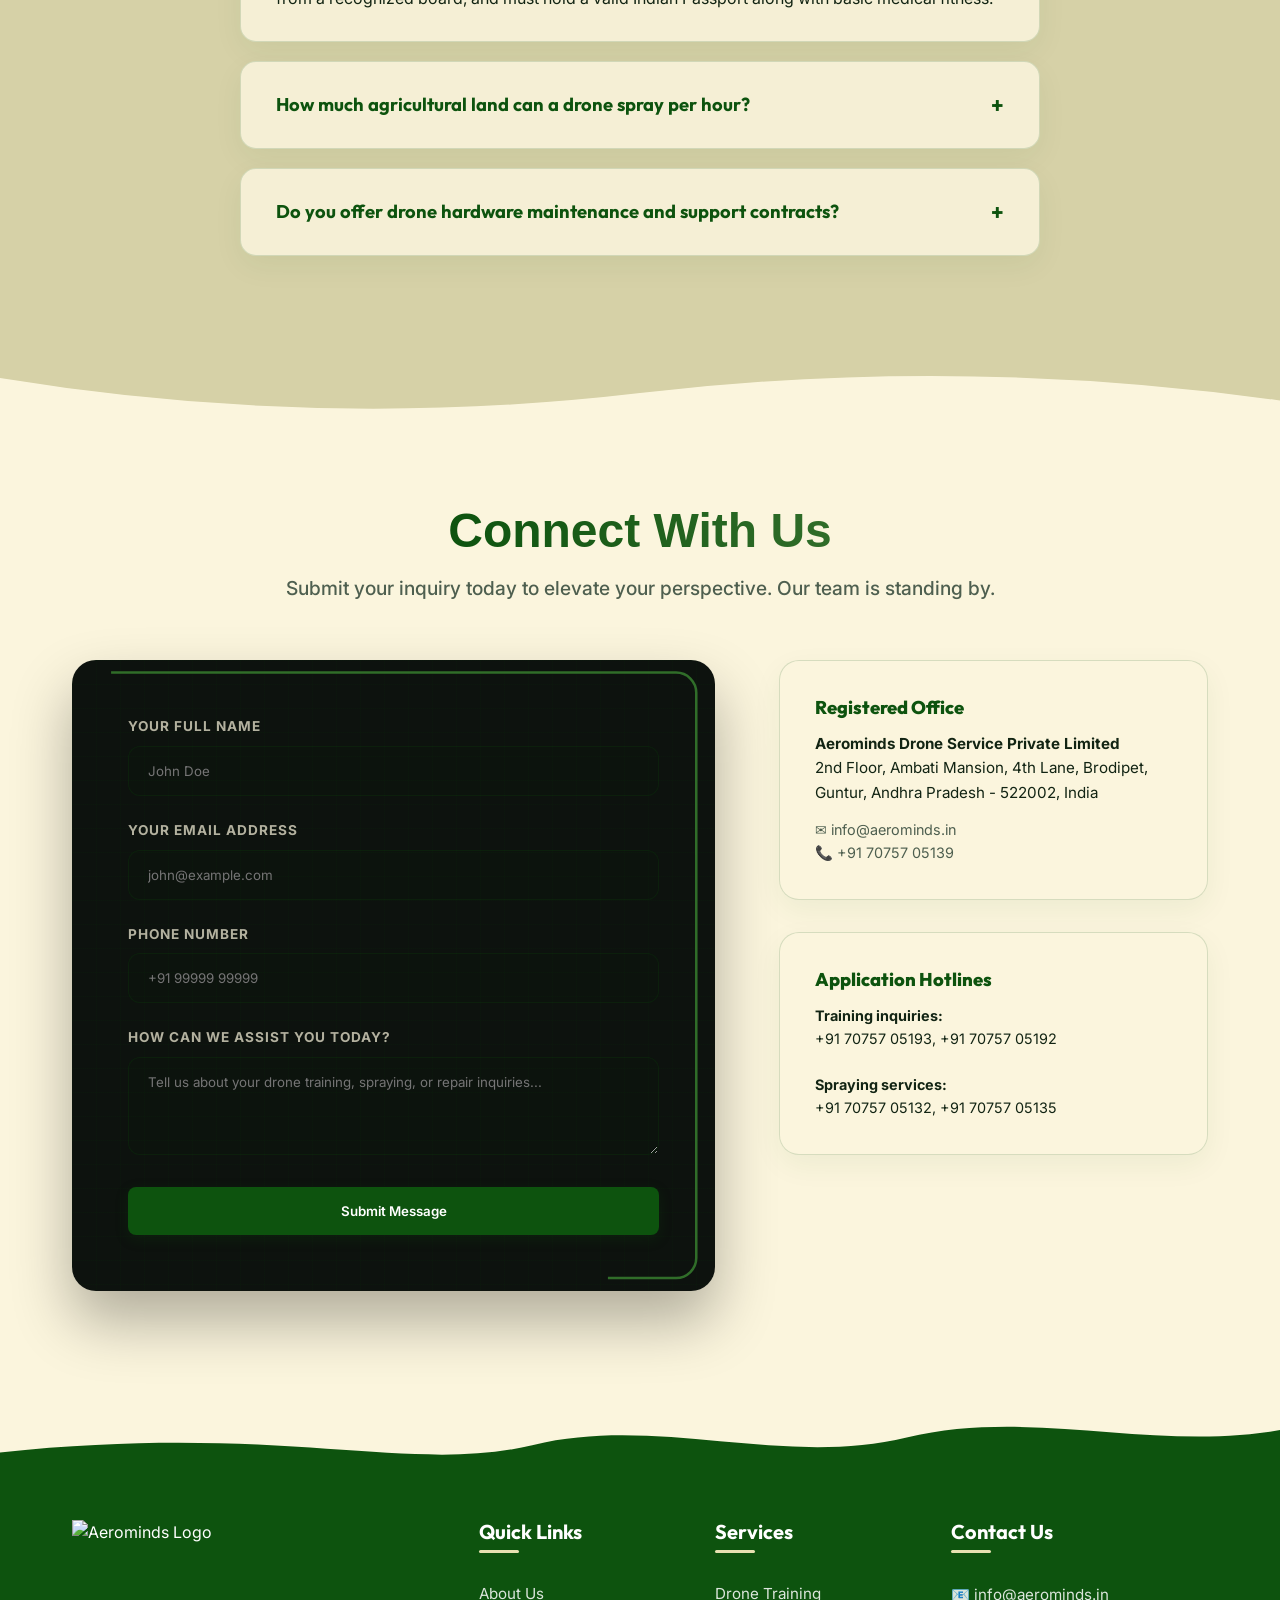
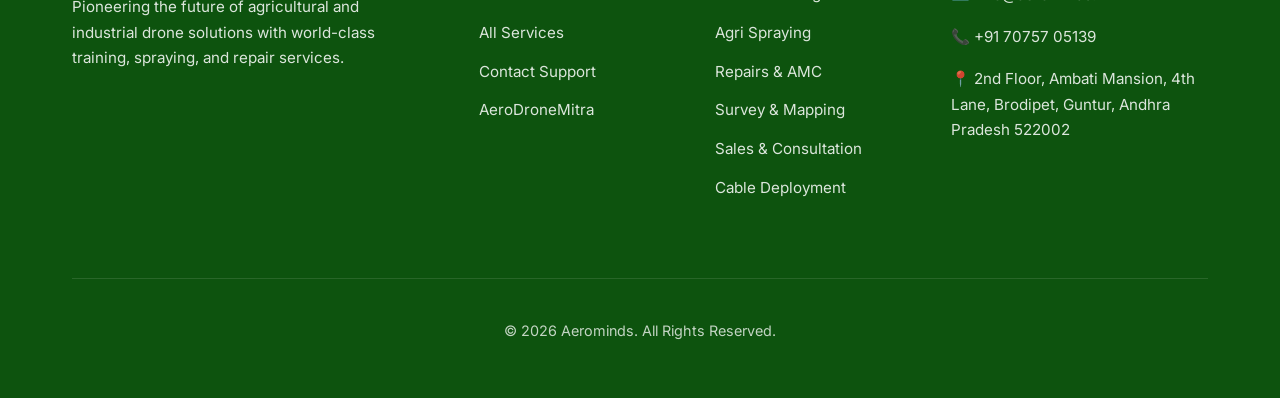
==== commit 98f4f56a: "s" ====
--- a/index.html
+++ b/index.html
@@ -158,12 +158,12 @@
           </div>
           <div>
             <div class="bento-graphic-preview" style="background: rgba(13, 83, 14, 0.03); border: 1px solid var(--border-grey); border-radius: 12px; padding: 1rem;">
-              <div style="font-size: 0.8rem; text-transform: uppercase; letter-spacing: 0.5px; color: var(--text-muted); margin-bottom: 0.4rem;">Live Sprayer Schedule</div>
+              <div style="font-size: 0.8rem; text-transform: uppercase; letter-spacing: 0.5px; color: var(--text-muted); margin-bottom: 0.4rem;"> Precision Spraying AeroMitra Services</div>
               <div style="display: flex; justify-content: space-between; font-weight: 700; margin-bottom: 0.2rem;">
-                <span>Plot 4-B Rice</span>
-                <span style="color: var(--primary-dark-green);">Active (45%)</span>
-              </div>
-              <div style="font-size: 0.8rem; color: var(--text-muted);">Flow Rate: 2.2 L/min | Area: 10 Ac</div>
+                <span>Farmer platform</span>
+                <span style="color: var(--primary-dark-green);">Vendor platform</span>
+              </div>
+              <div style="font-size: 0.8rem; color: var(--text-muted);"></div>
             </div>
             <a href="spraying.html" style="color: var(--primary-dark-green); font-weight: 700; display: inline-block; margin-top: 1rem; font-size: 0.9rem;">View Drone Spraying →</a>
           </div>
@@ -178,16 +178,16 @@
           <div>
             <div class="bento-graphic-preview" style="background: rgba(13, 83, 14, 0.03); border: 1px solid var(--border-grey); border-radius: 12px; padding: 1rem; font-size: 0.85rem;">
               <div style="display: flex; justify-content: space-between; margin-bottom: 0.3rem;">
-                <span>IMU Calibration</span>
-                <span style="color: #28a745; font-weight: 700;">PASSED</span>
+                <span> Repair Status</span>
+                <span style="color: #28a745; font-weight: 700;">Repaired</span>
               </div>
               <div style="display: flex; justify-content: space-between; margin-bottom: 0.3rem;">
-                <span>ESC Temperature</span>
-                <span style="color: var(--primary-dark-green); font-weight: 700;">42°C (Optimal)</span>
+                <span>Working Efficiently</span>
+                <span style="color: var(--primary-dark-green); font-weight: 700;">Passed</span>
               </div>
               <div style="display: flex; justify-content: space-between;">
-                <span>Battery Health</span>
-                <span style="color: #28a745; font-weight: 700;">98% Ready</span>
+                <span>Flight Ready</span>
+                <span style="color: #28a745; font-weight: 700;">yes..! it's ready </span>
               </div>
             </div>
             <a href="repair.html" style="color: var(--primary-dark-green); font-weight: 700; display: inline-block; margin-top: 1rem; font-size: 0.9rem;">Book Repair Desk →</a>
@@ -198,12 +198,12 @@
         <div class="bento-card col-2">
           <div style="display: flex; gap: 2rem; align-items: center; flex-wrap: wrap;">
             <div style="flex: 1.2; min-width: 250px;">
-              <h3 style="font-size: 1.6rem; color: var(--primary-dark-green); margin-bottom: 1rem;">Entrepreneur Support</h3>
-              <p style="color: var(--text-muted); line-height: 1.6; margin-bottom: 1.5rem;">Launch your own drone servicing franchise. We provide legal guidance, hardware leasing, operations insurance, and local order pipelines.</p>
+              <h3 style="font-size: 1.6rem; color: var(--primary-dark-green); margin-bottom: 1rem;">Start Your Drone Business</h3>
+              <p style="color: var(--text-muted); line-height: 1.6; margin-bottom: 1.5rem;">Build your own drone service business with AeroMitra. We help you get started with training, drone access, and customer bookings.</p>
               <div class="bento-badge-list">
-                <span class="bento-badge-item">Franchise Setup</span>
-                <span class="bento-badge-item">UAV Leasing</span>
-                <span class="bento-badge-item">Micro-Entrepreneur Program</span>
+                <span class="bento-badge-item">Business Setup</span>
+                <span class="bento-badge-item">Drone Support</span>
+                <span class="bento-badge-item">Grow Your Income</span>
               </div>
               <a href="about.html" class="btn btn-primary" style="margin-top: 1.5rem; display: inline-block;">Become Partner →</a>
             </div>
@@ -212,7 +212,7 @@
                 <img src="assets/images/entrepreneur_indian.png" alt="Entrepreneur Support" style="width: 100%; height: 100%; object-fit: cover;">
               </div>
               <div class="bento-graphic-preview" style="text-align: center; padding: 0.8rem; margin-top: 0.8rem; border-color: rgba(13, 83, 14, 0.25);">
-                Franchise Growth Plan: 3-Tier Map
+                Start, Grow, Succeed...!
               </div>
             </div>
           </div>
@@ -444,15 +444,15 @@
             </linearGradient>
           </defs>
           <text x="50%" y="85" text-anchor="middle" font-family="Arial Rounded MT Bold, Arial, sans-serif" font-size="64" font-weight="900" stroke="#FBF5DD" stroke-width="5" stroke-linejoin="round" paint-order="stroke fill" fill="url(#mappingTitleGrad)">
-            GIS Survey & Mapping
-          </text>
-        </svg>
-        <p class="subtitle">High-precision aerial surveys for infrastructure, land mapping, and volumetric planning.</p>
+            Land Survey & Mapping
+          </text>
+        </svg>
+        <p class="subtitle">Get accurate aerial maps and land measurements using advanced drone technology for farms, construction sites, and infrastructure projects.</p>
       </div>
 
       <div class="about-split-grid aerial-scan">
         <div>
-          <h3 style="color: var(--primary-dark-green); font-size: 1.8rem; margin-bottom: 1.2rem;">Centimetric Aerial Data</h3>
+          <h3 style="color: var(--primary-dark-green); font-size: 1.8rem; margin-bottom: 1.2rem;">Accurate Survey Data</h3>
           <p style="font-size: 1.05rem; line-height: 1.7; color: var(--text-dark); margin-bottom: 1.5rem;">
             Using state-of-the-art multirotors equipped with RTK receivers and high-resolution optical payloads, we capture orthomosaics, digital elevation models (DEM), and 3D point cloud coordinate maps.
           </p>
@@ -582,7 +582,7 @@
             </linearGradient>
           </defs>
           <text x="50%" y="85" text-anchor="middle" font-family="Arial Rounded MT Bold, Arial, sans-serif" font-size="64" font-weight="900" stroke="#FBF5DD" stroke-width="5" stroke-linejoin="round" paint-order="stroke fill" fill="url(#salesTitleGrad)">
-            Drone Center
+            Drone sales & compliance
           </text>
         </svg>
         <p class="subtitle">End-to-end support for drone procurement, setup configuration, and compliance.</p>
